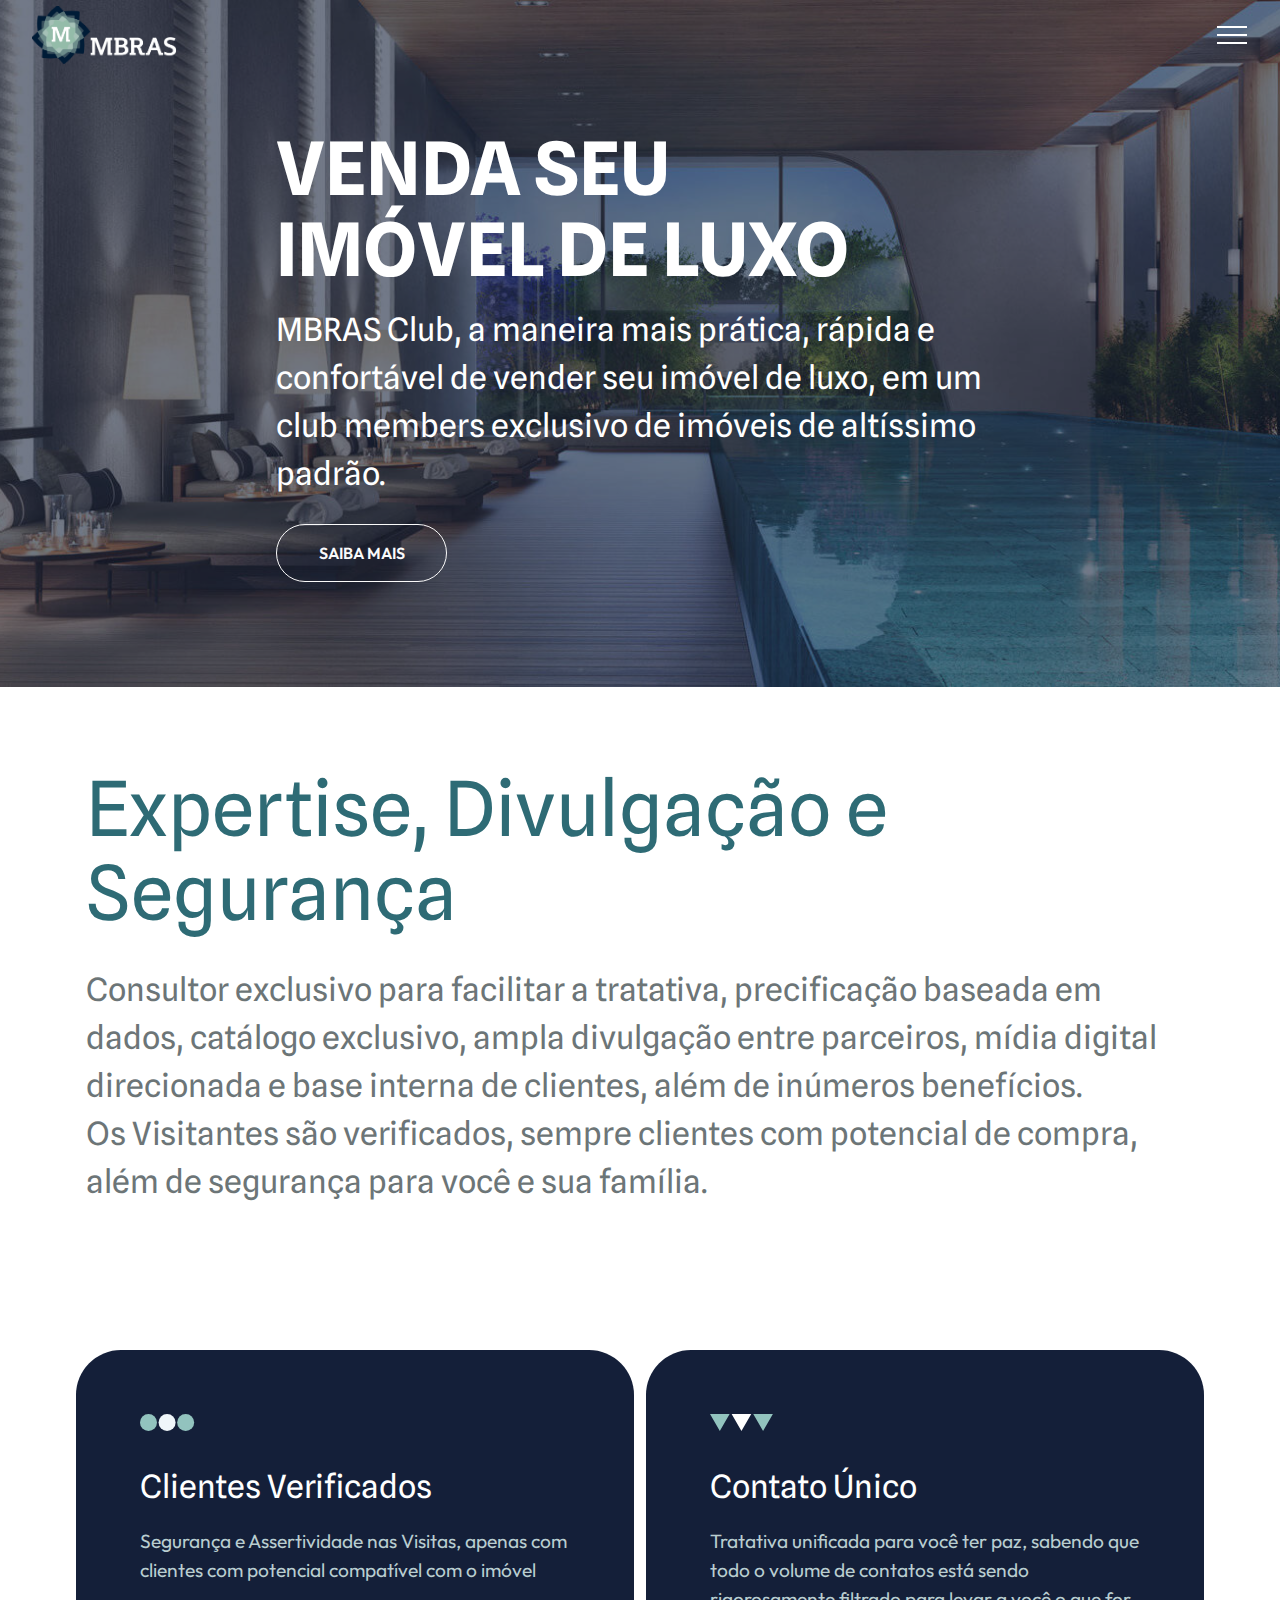
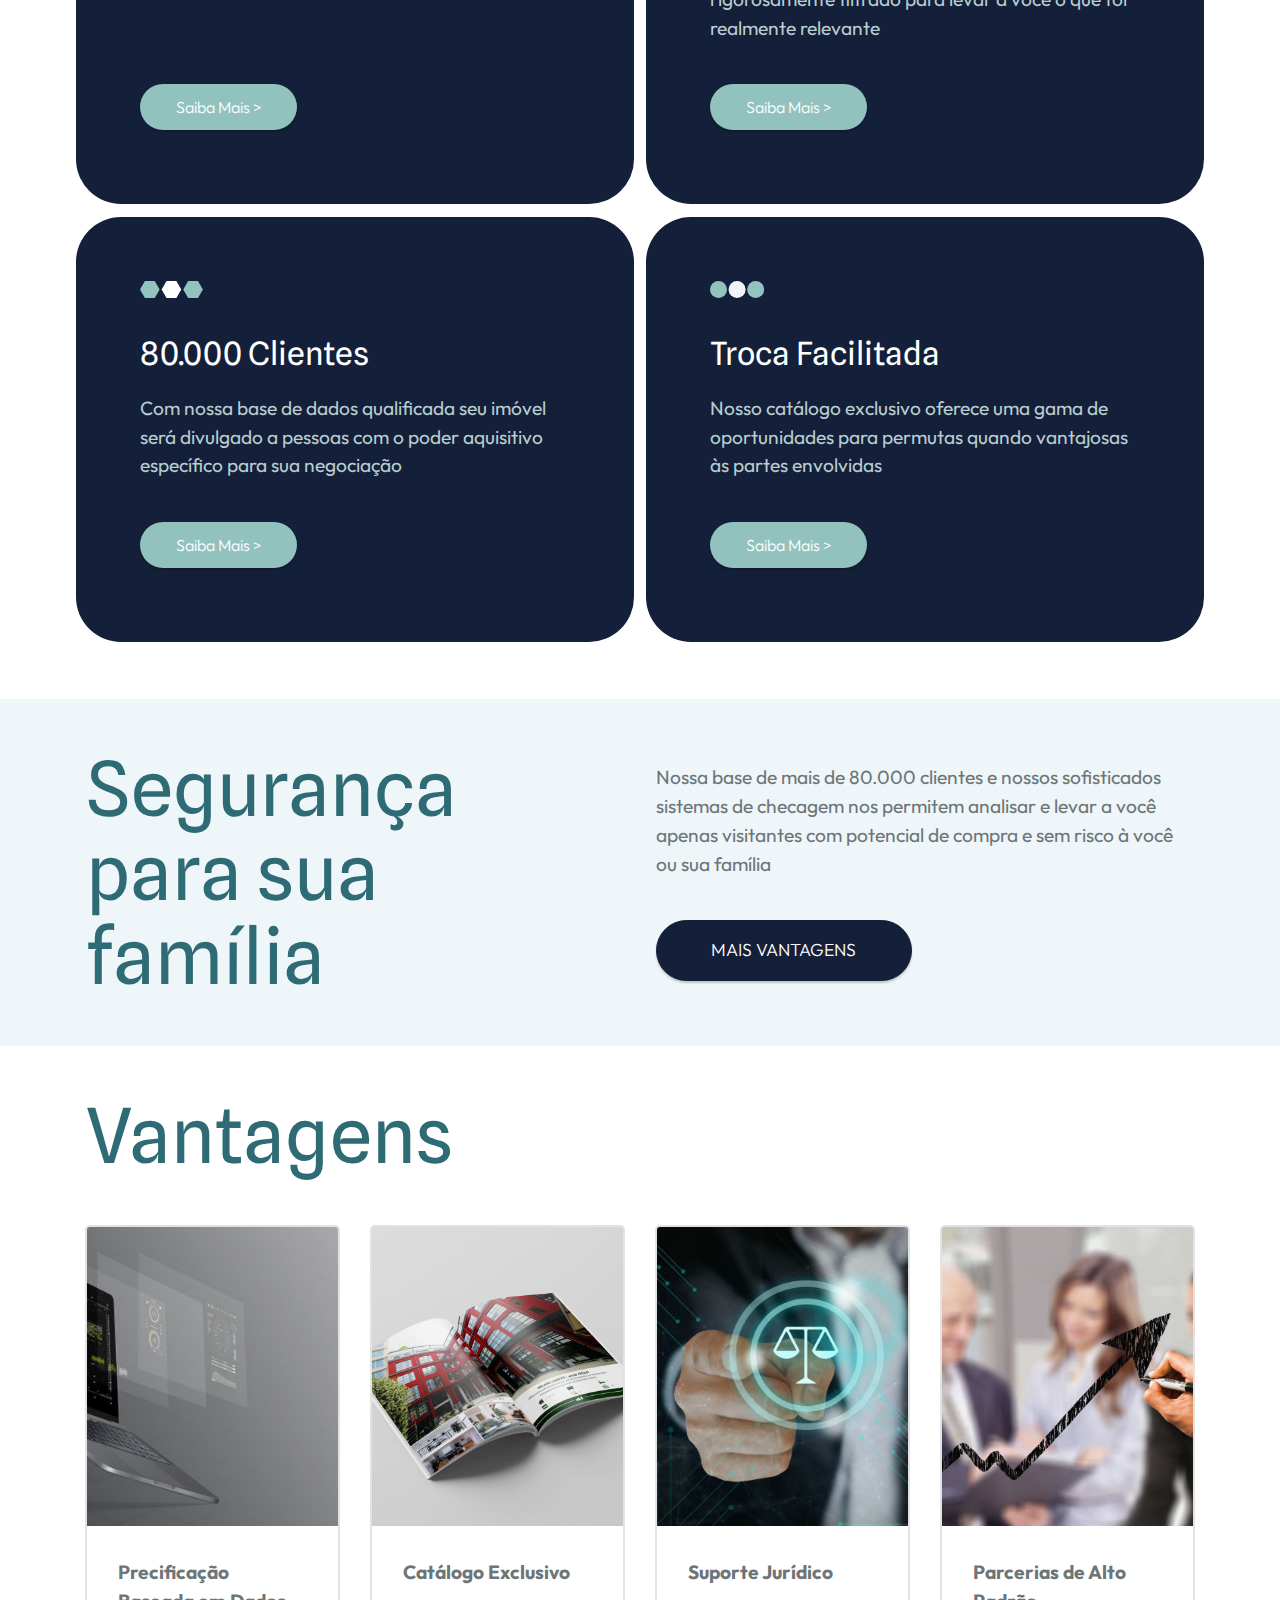
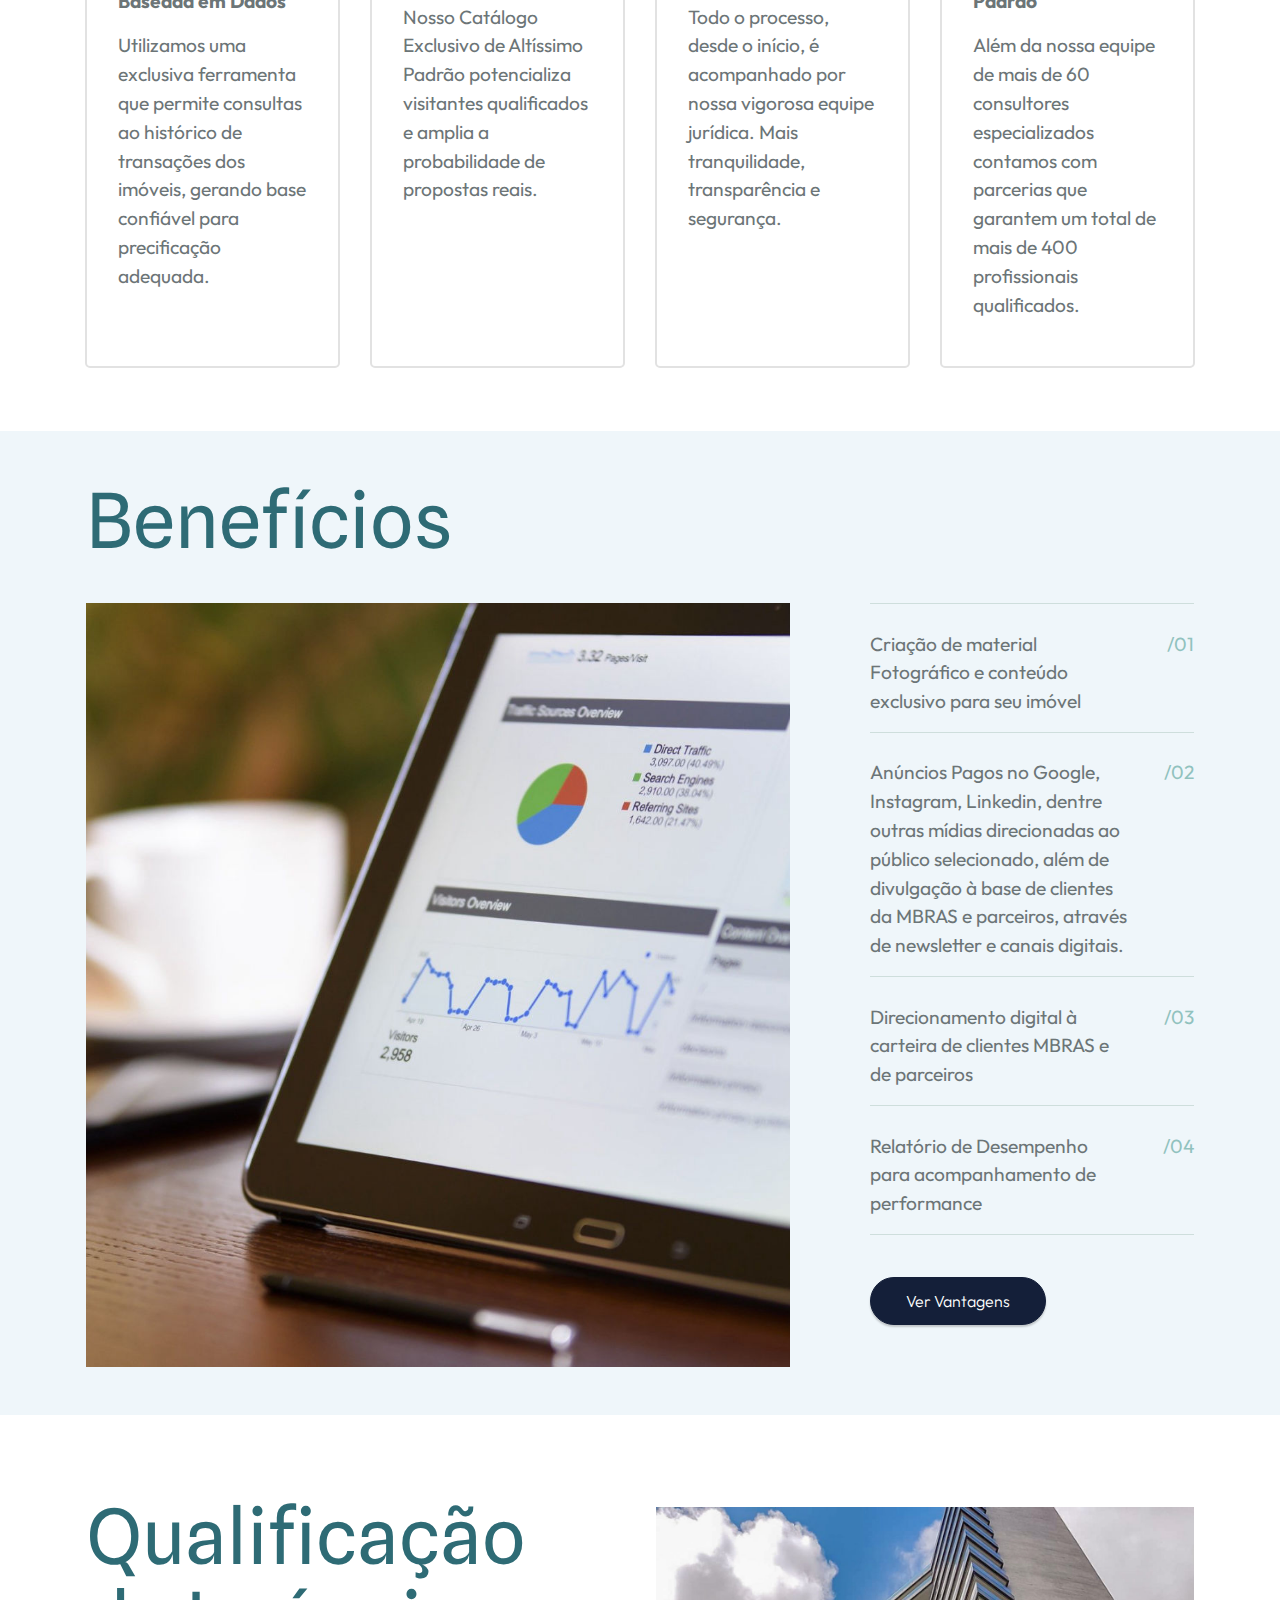
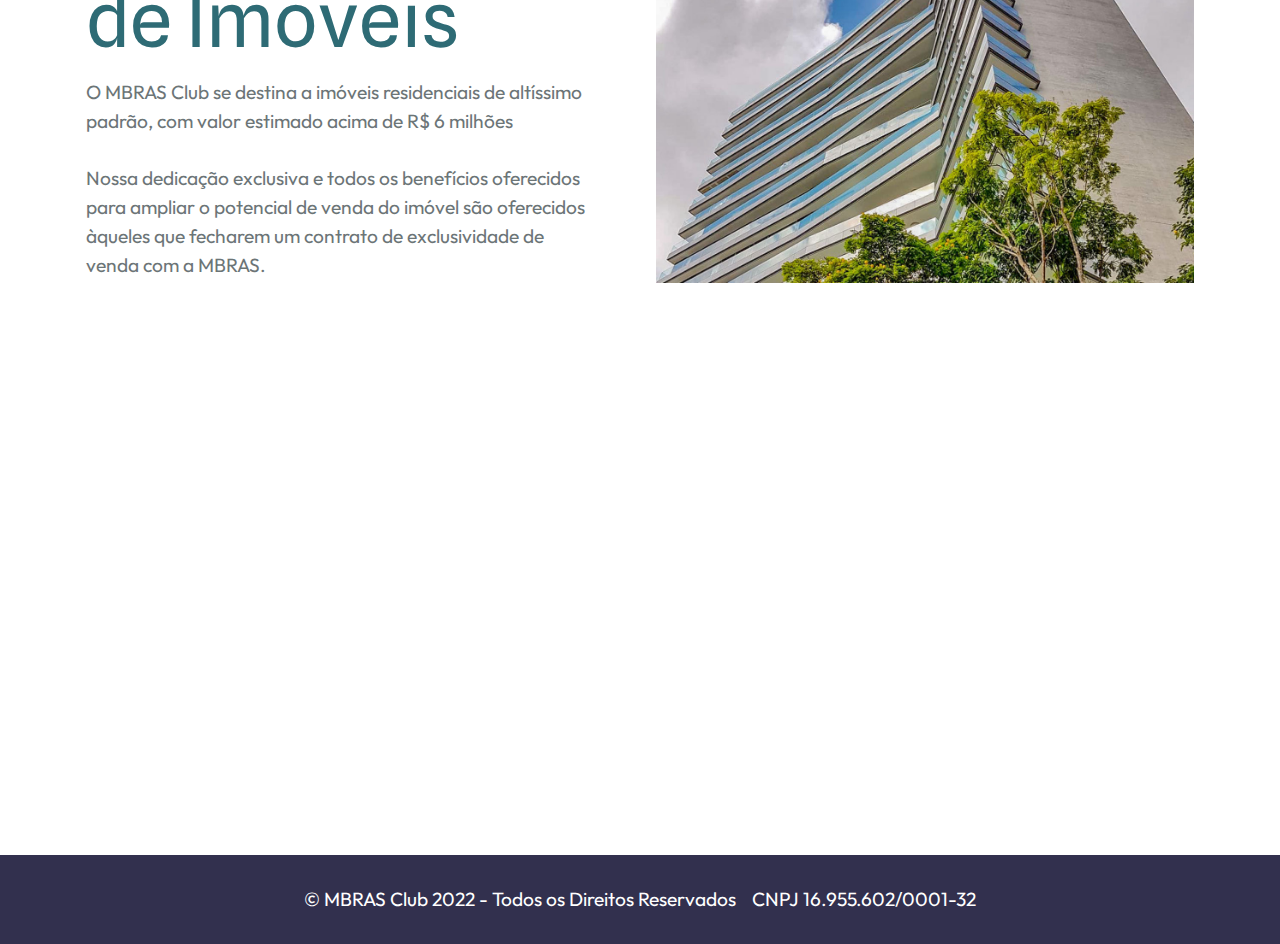
==== cadastro.html @ 01da1f43 "Pagina Cadastro" ====
<!DOCTYPE html>
<html  >
<head>
  
  <meta charset="UTF-8">
  <meta http-equiv="X-UA-Compatible" content="IE=edge">
  
  <meta name="twitter:card" content="summary_large_image"/>
  <meta name="twitter:image:src" content="">
  <meta property="og:image" content="">
  <meta name="twitter:title" content="Mbras Club Cadastro">
  <meta name="viewport" content="width=device-width, initial-scale=1, minimum-scale=1">
  <link rel="shortcut icon" href="assets/images/mbras-horizontal-b-1.png" type="image/x-icon">
  <meta name="description" content="MBRAS Club, a maneira mais prática, rápida e confortável de vender seu imóvel de luxo, em um club members exclusivo de imóveis de altíssimo padrão.">
  
  
  <title>Mbras Club Cadastro</title>
  <link rel="stylesheet" href="assets/web/assets/mobirise-icons2/mobirise2.css">
  <link rel="stylesheet" href="assets/bootstrap/css/bootstrap.min.css">
  <link rel="stylesheet" href="assets/bootstrap/css/bootstrap-grid.min.css">
  <link rel="stylesheet" href="assets/bootstrap/css/bootstrap-reboot.min.css">
  <link rel="stylesheet" href="assets/dropdown/css/style.css">
  <link rel="stylesheet" href="assets/socicon/css/styles.css">
  <link rel="stylesheet" href="assets/theme/css/style.css">
  <link rel="preload" href="https://fonts.googleapis.com/css?family=Spline+Sans:300,400,500,600,700&display=swap" as="style" onload="this.onload=null;this.rel='stylesheet'">
  <noscript><link rel="stylesheet" href="https://fonts.googleapis.com/css?family=Spline+Sans:300,400,500,600,700&display=swap"></noscript>
  <link rel="preload" href="https://fonts.googleapis.com/css?family=Outfit:100,200,300,400,500,600,700,800,900&display=swap" as="style" onload="this.onload=null;this.rel='stylesheet'">
  <noscript><link rel="stylesheet" href="https://fonts.googleapis.com/css?family=Outfit:100,200,300,400,500,600,700,800,900&display=swap"></noscript>
  <link rel="preload" as="style" href="assets/mobirise/css/mbr-additional.css"><link rel="stylesheet" href="assets/mobirise/css/mbr-additional.css" type="text/css">
  
  
  
  
</head>
<body>
  
  <section data-bs-version="5.1" class="menu menu1 cid-t1v1CwpJS1" once="menu" id="menu1-j">
    
    <nav class="navbar navbar-dropdown collapsed">
        <div class="container-fluid">
            <div class="navbar-brand">
                <span class="navbar-logo">
                    <a href="#">
                        <img src="assets/images/mbras-horizontal-b-1.png" alt="" style="height: 3.6rem;">
                    </a>
                </span>
                
            </div>
            <button class="navbar-toggler" type="button" data-toggle="collapse" data-bs-toggle="collapse" data-target="#navbarSupportedContent" data-bs-target="#navbarSupportedContent" aria-controls="navbarNavAltMarkup" aria-expanded="false" aria-label="Toggle navigation">
                <div class="hamburger">
                    <span></span>
                    <span></span>
                    <span></span>
                    <span></span>
                </div>
            </button>
            <div class="collapse navbar-collapse" id="navbarSupportedContent">
                <ul class="navbar-nav nav-dropdown nav-right" data-app-modern-menu="true"><li class="nav-item"><a class="nav-link link text-white text-primary display-2" href="index.html#top">
                            Home</a></li>
                    <li class="nav-item"><a class="nav-link link text-white text-primary display-2" href="index.html#gallery3-f">Vantagens</a></li>
                    <li class="nav-item"><a class="nav-link link text-white text-primary display-2" href="index.html#features16-d">Benefícios</a>
                    </li>
                    <li class="nav-item"><a class="nav-link link text-white text-primary display-2" href="index.html#map1-c">Quem somos</a></li></ul>
                
                
            </div>
        </div>
    </nav>
</section>

<section data-bs-version="5.1" class="header3 cid-t1v1CywU5U" id="header03-k">
    
    <div class="mbr-overlay" style="opacity: 0.6; background-color: rgb(20, 31, 57);"></div>
    <div class="container">
        <div class="row justify-content-center">
            <div class="col-12 col-lg-8 align-left">
                <h1 class="mbr-section-title mbr-fonts-style mb-3 display-1"><strong>VENDA SEU</strong><br><strong>IMÓVEL DE LUXO</strong></h1>
                
                <p class="mbr-text mbr-fonts-style display-5">MBRAS Club, a maneira mais prática, rápida e confortável de vender seu imóvel de luxo, em um club members exclusivo de imóveis de altíssimo padrão.</p>
                <div class="mbr-section-btn mt-3"><a class="btn btn-lg btn-white-outline display-4" href="#">SAIBA MAIS</a></div>
            </div>
        </div>
    </div>
</section>

<section data-bs-version="5.1" class="content4 cid-t1v1CzYb1n" id="content4-l">
    
    
    <div class="container">
        <div class="row justify-content-center">
            <div class="title col-md-12 col-lg-12">
                <h3 class="mbr-section-title mbr-fonts-style align-left mb-4 display-2">
                    Expertise, Divulgação e Segurança</h3>
                <h4 class="mbr-section-subtitle align-left mbr-fonts-style mb-4 display-5">Consultor exclusivo para facilitar a tratativa, precificação baseada em dados, catálogo exclusivo, ampla divulgação entre parceiros, mídia digital direcionada e base interna de clientes, além de inúmeros benefícios.<br>Os Visitantes são verificados, sempre clientes com potencial de compra, além de segurança para você e sua família.<br></h4>
                
            </div>
        </div>
    </div>
</section>

<section data-bs-version="5.1" class="features3 cid-t1v1CBgsGq" id="features3-m">
    
    
    <div class="container">
        
        <div class="row mt-5">
            <div class="item features-image сol-12 col-md-6 col-lg-6">
                <div class="element-wrapper">
                    <div class="item-img">
                        <img src="assets/images/features10.svg">
                    </div>
                    <div class="item-content">
                        <h5 class="item-title mbr-fonts-style display-5">
                            Clientes Verificados</h5>
                        
                        <p class="mbr-text mbr-fonts-style mt-3 display-7">
                            Segurança e Assertividade nas Visitas, apenas com clientes com potencial compatível com o imóvel</p>
                    </div>
                    <div class="mbr-section-btn item-footer mt-2"><a href="" class="btn btn-success item-btn display-4" target="_blank">Saiba Mais &gt;</a></div>
                </div>
            </div>
            <div class="item features-image сol-12 col-md-6 col-lg-6">
                <div class="element-wrapper">
                    <div class="item-img">
                        <img src="assets/images/features11.svg">
                    </div>
                    <div class="item-content">
                        <h5 class="item-title mbr-fonts-style display-5">
                            Contato Único</h5>
                        
                        <p class="mbr-text mbr-fonts-style mt-3 display-7">Tratativa unificada para você ter paz, sabendo que todo o volume de contatos está sendo rigorosamente filtrado para levar a você o que for realmente relevante</p>
                    </div>
                    <div class="mbr-section-btn item-footer mt-2"><a href="" class="btn btn-success item-btn display-4" target="_blank">Saiba Mais &gt;</a></div>
                </div>
            </div>
            <div class="item features-image сol-12 col-md-6 col-lg-6">
                <div class="element-wrapper">
                    <div class="item-img">
                        <img src="assets/images/features12.svg">
                    </div>
                    <div class="item-content">
                        <h5 class="item-title mbr-fonts-style display-5">80.000 Clientes</h5>
                        
                        <p class="mbr-text mbr-fonts-style mt-3 display-7">
                            Com nossa base de dados qualificada seu imóvel será divulgado a pessoas com o poder aquisitivo específico para sua negociação&nbsp;<br>
                        </p>
                    </div>
                    <div class="mbr-section-btn item-footer mt-2"><a href="" class="btn btn-success item-btn display-4" target="_blank">Saiba Mais &gt;</a></div>
                </div>
            </div>

            <div class="item features-image сol-12 col-md-6 col-lg-6">
                <div class="element-wrapper">
                    <div class="item-img">
                        <img src="assets/images/features10.svg">
                    </div>
                    <div class="item-content">
                        <h5 class="item-title mbr-fonts-style display-5">
                            Troca Facilitada</h5>
                       
                        <p class="mbr-text mbr-fonts-style mt-3 display-7">Nosso catálogo exclusivo oferece uma gama de oportunidades para permutas quando vantajosas às partes envolvidas</p>
                    </div>
                    <div class="mbr-section-btn item-footer mt-2"><a href="" class="btn btn-success item-btn display-4" target="_blank">Saiba Mais &gt;</a></div>
                </div>
            </div>
            <div class="item features-image сol-12 col-md-6 col-lg-6">
                
            </div>
            <div class="item features-image сol-12 col-md-6 col-lg-6">
                
        </div>
    </div>
</div></section>

<section data-bs-version="5.1" class="features17 cid-t1v1CDMEbM" id="features17-n">
    

    
    <div class="container">
        <div class="content-wrapper">
            <div class="row">
                <div class="col-12 col-xl-5 mt-5">
                    <h1 class="mbr-section-title mbr-fonts-style mb-4 display-2">
                        Segurança para sua família</h1>
                </div>

                <div class="col-12 col-xl-6 offset-xl-1 mt-xl-5 pt-3">
                    <div class="text-wrapper">
                        <p class="mbr-text mbr-fonts-style mb-4 display-7">
                            Nossa base de mais de 80.000 clientes e nossos sofisticados sistemas de checagem nos permitem analisar e levar a você apenas visitantes com potencial de compra e sem risco à você ou sua família</p>
                        <div class="mbr-section-btn mt-3"><a class="btn btn-primary display-6" href="index.html#features20-b">MAIS VANTAGENS</a></div>
                    </div>
                </div>
            </div>
        </div>
    </div>
</section>

<section data-bs-version="5.1" class="gallery3 cid-t1v1CF1vRU" id="gallery3-o">
    
    
    <div class="container">
        <div class="mbr-section-head">
            <h4 class="mbr-section-title mbr-fonts-style align-left mb-0 display-2">
                Vantagens</h4>
            
        </div>
        <div class="row mt-5">
            <div class="item features-image сol-12 col-md-6 col-lg-3">
                <div class="item-wrapper">
                    <div class="item-img">
                        <img src="assets/images/mbr-596x373.jpg" alt="">
                    </div>
                    <div class="item-content">
                        <h5 class="item-title mbr-fonts-style display-7"><strong>Precificação Baseada em Dados</strong></h5>
                        <p class="mbr-text mbr-fonts-style mt-3 display-7">
                            Utilizamos uma exclusiva ferramenta que permite consultas ao histórico de transações dos imóveis, gerando base confiável para precificação adequada.
                        </p>
                    </div>
                    
                </div>
            </div>
            <div class="item features-image сol-12 col-md-6 col-lg-3">
                <div class="item-wrapper">
                    <div class="item-img">
                        <img src="assets/images/catalog-596x447.jpg" alt="">
                    </div>
                    <div class="item-content">
                        <h5 class="item-title mbr-fonts-style display-7"><strong>Catálogo Exclusivo</strong></h5>
                        <p class="mbr-text mbr-fonts-style mt-3 display-7">Nosso Catálogo Exclusivo de Altíssimo Padrão potencializa visitantes qualificados e amplia a probabilidade de propostas reais.&nbsp;<br></p>
                    </div>
                    
                </div>
            </div>
            <div class="item features-image сol-12 col-md-6 col-lg-3">
                <div class="item-wrapper">
                    <div class="item-img">
                        <img src="assets/images/mbr-596x397.jpg" alt="">
                    </div>
                    <div class="item-content">
                        <h5 class="item-title mbr-fonts-style display-7"><strong>Suporte Jurídico</strong></h5>

                        <p class="mbr-text mbr-fonts-style mt-3 display-7">
                            Todo o processo, desde o início, é acompanhado por nossa vigorosa equipe jurídica. Mais tranquilidade, transparência e segurança.
                        </p>
                    </div>
                    
                </div>
            </div>
            <div class="item features-image сol-12 col-md-6 col-lg-3">
                <div class="item-wrapper">
                    <div class="item-img">
                        <img src="assets/images/mbr-1-596x397.jpg" alt="" title="">
                    </div>
                    <div class="item-content">
                        <h5 class="item-title mbr-fonts-style display-7"><strong>Parcerias de Alto Padrão</strong></h5>
                        <p class="mbr-text mbr-fonts-style mt-3 display-7">
                            Além da nossa equipe de mais de 60 consultores especializados contamos com parcerias que garantem um total de mais de 400 profissionais qualificados.
                        </p>
                    </div>
                    
                </div>
            </div>
        </div>
    </div>
</section>

<section data-bs-version="5.1" class="features16 cid-t1v1CH2eFt" id="features16-p">
    
    
    <div class="container">
        <div class="row">
            <div class="col-12">
                <div class="title-block mb-4">
                    <h4 class="item-title mbr-fonts-style display-2">
                        Benefícios</h4>
                </div>
            </div>
            <div class="col-12 col-lg-4">
                <div class="wrapper">
                    <div class="item-box">
                        <p class="mbr-text item-text mbr-fonts-style display-7">Criação de material Fotográfico e conteúdo exclusivo para seu imóvel&nbsp;<br></p>
                        <span class="num mbr-fonts-style display-7">/01</span>
                    </div>

                    <div class="item-box">
                        <p class="mbr-text item-text mbr-fonts-style display-7">Anúncios Pagos no Google, Instagram, Linkedin, dentre outras mídias direcionadas ao público selecionado, além de divulgação à base de clientes da MBRAS e parceiros, através de newsletter e canais digitais.<br></p>
                        <span class="num mbr-fonts-style display-7">/02</span>
                    </div>
                    <div class="item-box">
                        <p class="mbr-text item-text mbr-fonts-style display-7">Direcionamento digital à carteira de clientes MBRAS e de parceiros&nbsp;<br></p>
                        <span class="num mbr-fonts-style display-7">/03</span>
                    </div>

                    <div class="item-box">
                        <p class="mbr-text item-text mbr-fonts-style display-7">
                            Relatório de Desempenho para acompanhamento de performance</p>
                        <span class="num mbr-fonts-style display-7">/04</span>
                    </div>

                    

                    

                    <div class="mbr-section-btn mt-4 mb-4"><a class="btn btn-primary display-4" href="index.html#features20-b">Ver Vantagens</a></div>
                </div>
            </div>
            <div class="col-12 col-lg-8">
                <div class="image-wrapper">
                    <img src="assets/images/mbr-1647x1099.jpg" alt="Mbras">
                </div>
            </div>
        </div>
    </div>
</section>

<section data-bs-version="5.1" class="image2 cid-t1v1CIbjif" id="image2-q">
    

    

    <div class="container">
        <div class="row align-items-center">
            <div class="col-12 col-lg">
                <div class="text-wrapper">
                    <h3 class="mbr-section-title mbr-fonts-style mb-3 display-2">Qualificação de Imóveis</h3>
                    <p class="mbr-text mbr-fonts-style display-7">O MBRAS Club se destina a imóveis residenciais de altíssimo padrão, com valor estimado acima de R$ 6 milhões<br>
<br>Nossa dedicação exclusiva e todos os benefícios oferecidos para ampliar o potencial de venda do imóvel são oferecidos àqueles que fecharem um contrato de exclusividade de venda com a MBRAS.&nbsp;&nbsp;<br></p>
                </div>
            </div>
            <div class="col-12 col-lg-6">
                <div class="image-wrapper">
                    <img src="assets/images/hl746-mbras-club-1256x879.jpg" alt="HL 746">
                    
                </div>
            </div>
        </div>
    </div>
</section>

<section data-bs-version="5.1" class="map1 cid-t1v1CJDmGy" id="map1-r">
    
    
    <div>
        
        <div class="google-map"><iframe frameborder="0" style="border:0" src="https://www.google.com/maps/embed?pb=!1m18!1m12!1m3!1d3656.0714741803076!2d-46.700561284568124!3d-23.601769484662878!2m3!1f0!2f0!3f0!3m2!1i1024!2i768!4f13.1!3m3!1m2!1s0x94ce50dcc7f4358f%3A0xc7b297d77701de4a!2sMBRAS!5e0!3m2!1spt-BR!2sbr!4v1648521562966!5m2!1spt-BR!2sbr" allowfullscreen=""></iframe></div>
    </div>
</section>

<section data-bs-version="5.1" class="footer7 cid-t1v1CKAUGz" once="footers" id="footer7-s">

    

    

    <div class="container">
        <div class="media-container-row align-center mbr-white">
            <div class="col-12">
                <p class="mbr-text mb-0 mbr-fonts-style display-7">
                    © MBRAS Club 2022 - Todos os Direitos Reservados&nbsp; &nbsp; CNPJ&nbsp;16.955.602/0001-32</p>
            </div>
        </div>
    </div>
</section>


<script src="assets/bootstrap/js/bootstrap.bundle.min.js"></script>
  <script src="assets/smoothscroll/smooth-scroll.js"></script>
  <script src="assets/ytplayer/index.js"></script>
  <script src="assets/dropdown/js/navbar-dropdown.js"></script>
  <script src="assets/theme/js/script.js"></script>
  
  
  
</body>
</html>
---- assets/web/assets/mobirise-icons2/mobirise2.css ----
@font-face {
  font-family: 'Moririse2';
  font-display: swap;
  src:  url('mobirise2.eot?f2bix4');
  src:  url('mobirise2.eot?f2bix4#iefix') format('embedded-opentype'),
    url('mobirise2.ttf?f2bix4') format('truetype'),
    url('mobirise2.woff?f2bix4') format('woff'),
    url('mobirise2.svg?f2bix4#mobirise2') format('svg');
  font-weight: normal;
  font-style: normal;
}

[class^="mobi-"], [class*=" mobi-"] {
  /* use !important to prevent issues with browser extensions that change fonts */
  font-family: 'Moririse2' !important;
  speak: none;
  font-style: normal;
  font-weight: normal;
  font-variant: normal;
  text-transform: none;
  line-height: 1;

  /* Better Font Rendering =========== */
  -webkit-font-smoothing: antialiased;
  -moz-osx-font-smoothing: grayscale;
}

.mobi-mbri-add-submenu:before {
  content: "\e900";
}
.mobi-mbri-alert:before {
  content: "\e901";
}
.mobi-mbri-align-center:before {
  content: "\e902";
}
.mobi-mbri-align-justify:before {
  content: "\e903";
}
.mobi-mbri-align-left:before {
  content: "\e904";
}
.mobi-mbri-align-right:before {
  content: "\e905";
}
.mobi-mbri-android:before {
  content: "\e906";
}
.mobi-mbri-apple:before {
  content: "\e907";
}
.mobi-mbri-arrow-down:before {
  content: "\e908";
}
.mobi-mbri-arrow-next:before {
  content: "\e909";
}
.mobi-mbri-arrow-prev:before {
  content: "\e90a";
}
.mobi-mbri-arrow-up:before {
  content: "\e90b";
}
.mobi-mbri-bold:before {
  content: "\e90c";
}
.mobi-mbri-bookmark:before {
  content: "\e90d";
}
.mobi-mbri-bootstrap:before {
  content: "\e90e";
}
.mobi-mbri-briefcase:before {
  content: "\e90f";
}
.mobi-mbri-browse:before {
  content: "\e910";
}
.mobi-mbri-bulleted-list:before {
  content: "\e911";
}
.mobi-mbri-calendar:before {
  content: "\e912";
}
.mobi-mbri-camera:before {
  content: "\e913";
}
.mobi-mbri-cart-add:before {
  content: "\e914";
}
.mobi-mbri-cart-full:before {
  content: "\e915";
}
.mobi-mbri-cash:before {
  content: "\e916";
}
.mobi-mbri-change-style:before {
  content: "\e917";
}
.mobi-mbri-chat:before {
  content: "\e918";
}
.mobi-mbri-clock:before {
  content: "\e919";
}
.mobi-mbri-close:before {
  content: "\e91a";
}
.mobi-mbri-cloud:before {
  content: "\e91b";
}
.mobi-mbri-code:before {
  content: "\e91c";
}
.mobi-mbri-contact-form:before {
  content: "\e91d";
}
.mobi-mbri-credit-card:before {
  content: "\e91e";
}
.mobi-mbri-cursor-click:before {
  content: "\e91f";
}
.mobi-mbri-cust-feedback:before {
  content: "\e920";
}
.mobi-mbri-database:before {
  content: "\e921";
}
.mobi-mbri-delivery:before {
  content: "\e922";
}
.mobi-mbri-desktop:before {
  content: "\e923";
}
.mobi-mbri-devices:before {
  content: "\e924";
}
.mobi-mbri-down:before {
  content: "\e925";
}
.mobi-mbri-download-2:before {
  content: "\e926";
}
.mobi-mbri-download:before {
  content: "\e927";
}
.mobi-mbri-drag-n-drop-2:before {
  content: "\e928";
}
.mobi-mbri-drag-n-drop:before {
  content: "\e929";
}
.mobi-mbri-edit-2:before {
  content: "\e92a";
}
.mobi-mbri-edit:before {
  content: "\e92b";
}
.mobi-mbri-error:before {
  content: "\e92c";
}
.mobi-mbri-extension:before {
  content: "\e92d";
}
.mobi-mbri-features:before {
  content: "\e92e";
}
.mobi-mbri-file:before {
  content: "\e92f";
}
.mobi-mbri-flag:before {
  content: "\e930";
}
.mobi-mbri-folder:before {
  content: "\e931";
}
.mobi-mbri-gift:before {
  content: "\e932";
}
.mobi-mbri-github:before {
  content: "\e933";
}
.mobi-mbri-globe-2:before {
  content: "\e934";
}
.mobi-mbri-globe:before {
  content: "\e935";
}
.mobi-mbri-growing-chart:before {
  content: "\e936";
}
.mobi-mbri-hearth:before {
  content: "\e937";
}
.mobi-mbri-help:before {
  content: "\e938";
}
.mobi-mbri-home:before {
  content: "\e939";
}
.mobi-mbri-hot-cup:before {
  content: "\e93a";
}
.mobi-mbri-idea:before {
  content: "\e93b";
}
.mobi-mbri-image-gallery:before {
  content: "\e93c";
}
.mobi-mbri-image-slider:before {
  content: "\e93d";
}
.mobi-mbri-info:before {
  content: "\e93e";
}
.mobi-mbri-italic:before {
  content: "\e93f";
}
.mobi-mbri-key:before {
  content: "\e940";
}
.mobi-mbri-laptop:before {
  content: "\e941";
}
.mobi-mbri-layers:before {
  content: "\e942";
}
.mobi-mbri-left-right:before {
  content: "\e943";
}
.mobi-mbri-left:before {
  content: "\e944";
}
.mobi-mbri-letter:before {
  content: "\e945";
}
.mobi-mbri-like:before {
  content: "\e946";
}
.mobi-mbri-link:before {
  content: "\e947";
}
.mobi-mbri-lock:before {
  content: "\e948";
}
.mobi-mbri-login:before {
  content: "\e949";
}
.mobi-mbri-logout:before {
  content: "\e94a";
}
.mobi-mbri-magic-stick:before {
  content: "\e94b";
}
.mobi-mbri-map-pin:before {
  content: "\e94c";
}
.mobi-mbri-menu:before {
  content: "\e94d";
}
.mobi-mbri-mobile-2:before {
  content: "\e94e";
}
.mobi-mbri-mobile-horizontal:before {
  content: "\e94f";
}
.mobi-mbri-mobile:before {
  content: "\e950";
}
.mobi-mbri-mobirise:before {
  content: "\e951";
}
.mobi-mbri-more-horizontal:before {
  content: "\e952";
}
.mobi-mbri-more-vertical:before {
  content: "\e953";
}
.mobi-mbri-music:before {
  content: "\e954";
}
.mobi-mbri-new-file:before {
  content: "\e955";
}
.mobi-mbri-numbered-list:before {
  content: "\e956";
}
.mobi-mbri-opened-folder:before {
  content: "\e957";
}
.mobi-mbri-pages:before {
  content: "\e958";
}
.mobi-mbri-paper-plane:before {
  content: "\e959";
}
.mobi-mbri-paperclip:before {
  content: "\e95a";
}
.mobi-mbri-phone:before {
  content: "\e95b";
}
.mobi-mbri-photo:before {
  content: "\e95c";
}
.mobi-mbri-photos:before {
  content: "\e95d";
}
.mobi-mbri-pin:before {
  content: "\e95e";
}
.mobi-mbri-play:before {
  content: "\e95f";
}
.mobi-mbri-plus:before {
  content: "\e960";
}
.mobi-mbri-preview:before {
  content: "\e961";
}
.mobi-mbri-print:before {
  content: "\e962";
}
.mobi-mbri-protect:before {
  content: "\e963";
}
.mobi-mbri-question:before {
  content: "\e964";
}
.mobi-mbri-quote-left:before {
  content: "\e965";
}
.mobi-mbri-quote-right:before {
  content: "\e966";
}
.mobi-mbri-redo:before {
  content: "\e967";
}
.mobi-mbri-refresh:before {
  content: "\e968";
}
.mobi-mbri-responsive-2:before {
  content: "\e969";
}
.mobi-mbri-responsive:before {
  content: "\e96a";
}
.mobi-mbri-right:before {
  content: "\e96b";
}
.mobi-mbri-rocket:before {
  content: "\e96c";
}
.mobi-mbri-sad-face:before {
  content: "\e96d";
}
.mobi-mbri-sale:before {
  content: "\e96e";
}
.mobi-mbri-save:before {
  content: "\e96f";
}
.mobi-mbri-search:before {
  content: "\e970";
}
.mobi-mbri-setting-2:before {
  content: "\e971";
}
.mobi-mbri-setting-3:before {
  content: "\e972";
}
.mobi-mbri-setting:before {
  content: "\e973";
}
.mobi-mbri-share:before {
  content: "\e974";
}
.mobi-mbri-shopping-bag:before {
  content: "\e975";
}
.mobi-mbri-shopping-basket:before {
  content: "\e976";
}
.mobi-mbri-shopping-cart:before {
  content: "\e977";
}
.mobi-mbri-sites:before {
  content: "\e978";
}
.mobi-mbri-smile-face:before {
  content: "\e979";
}
.mobi-mbri-speed:before {
  content: "\e97a";
}
.mobi-mbri-star:before {
  content: "\e97b";
}
.mobi-mbri-success:before {
  content: "\e97c";
}
.mobi-mbri-sun:before {
  content: "\e97d";
}
.mobi-mbri-sun2:before {
  content: "\e97e";
}
.mobi-mbri-tablet-vertical:before {
  content: "\e97f";
}
.mobi-mbri-tablet:before {
  content: "\e980";
}
.mobi-mbri-target:before {
  content: "\e981";
}
.mobi-mbri-timer:before {
  content: "\e982";
}
.mobi-mbri-to-ftp:before {
  content: "\e983";
}
.mobi-mbri-to-local-drive:before {
  content: "\e984";
}
.mobi-mbri-touch-swipe:before {
  content: "\e985";
}
.mobi-mbri-touch:before {
  content: "\e986";
}
.mobi-mbri-trash:before {
  content: "\e987";
}
.mobi-mbri-underline:before {
  content: "\e988";
}
.mobi-mbri-undo:before {
  content: "\e989";
}
.mobi-mbri-unlink:before {
  content: "\e98a";
}
.mobi-mbri-unlock:before {
  content: "\e98b";
}
.mobi-mbri-up-down:before {
  content: "\e98c";
}
.mobi-mbri-up:before {
  content: "\e98d";
}
.mobi-mbri-update:before {
  content: "\e98e";
}
.mobi-mbri-upload-2:before {
  content: "\e98f";
}
.mobi-mbri-upload:before {
  content: "\e990";
}
.mobi-mbri-user-2:before {
  content: "\e991";
}
.mobi-mbri-user:before {
  content: "\e992";
}
.mobi-mbri-users:before {
  content: "\e993";
}
.mobi-mbri-video-play:before {
  content: "\e994";
}
.mobi-mbri-video:before {
  content: "\e995";
}
.mobi-mbri-watch:before {
  content: "\e996";
}
.mobi-mbri-website-theme-2:before {
  content: "\e997";
}
.mobi-mbri-website-theme:before {
  content: "\e998";
}
.mobi-mbri-wifi:before {
  content: "\e999";
}
.mobi-mbri-windows:before {
  content: "\e99a";
}
.mobi-mbri-zoom-in:before {
  content: "\e99b";
}
.mobi-mbri-zoom-out:before {
  content: "\e99c";
}
---- assets/dropdown/css/style.css ----
.navbar-dropdown {
  left: 0;
  padding: 0;
  position: absolute;
  right: 0;
  top: 0;
  transition: all 0.45s ease;
  z-index: 1030;
  background: #282828; }
  .navbar-dropdown .navbar-logo {
    margin-right: 0.8rem;
    transition: margin 0.3s ease-in-out;
    vertical-align: middle; }
    .navbar-dropdown .navbar-logo img {
      height: 3.125rem;
      transition: all 0.3s ease-in-out; }
    .navbar-dropdown .navbar-logo.mbr-iconfont {
      font-size: 3.125rem;
      line-height: 3.125rem; }
  .navbar-dropdown .navbar-caption {
    font-weight: 700;
    white-space: normal;
    vertical-align: -4px;
    line-height: 3.125rem !important; }
    .navbar-dropdown .navbar-caption, .navbar-dropdown .navbar-caption:hover {
      color: inherit;
      text-decoration: none; }
  .navbar-dropdown .mbr-iconfont + .navbar-caption {
    vertical-align: -1px; }
  .navbar-dropdown.navbar-fixed-top {
    position: fixed; }
  .navbar-dropdown .navbar-brand span {
    vertical-align: -4px; }
  .navbar-dropdown.bg-color.transparent {
    background: none; }
  .navbar-dropdown.navbar-short .navbar-brand {
    padding: 0.625rem 0; }
    .navbar-dropdown.navbar-short .navbar-brand span {
      vertical-align: -1px; }
  .navbar-dropdown.navbar-short .navbar-caption {
    line-height: 2.375rem !important;
    vertical-align: -2px; }
  .navbar-dropdown.navbar-short .navbar-logo {
    margin-right: 0.5rem; }
    .navbar-dropdown.navbar-short .navbar-logo img {
      height: 2.375rem; }
    .navbar-dropdown.navbar-short .navbar-logo.mbr-iconfont {
      font-size: 2.375rem;
      line-height: 2.375rem; }
  .navbar-dropdown.navbar-short .mbr-table-cell {
    height: 3.625rem; }
  .navbar-dropdown .navbar-close {
    left: 0.6875rem;
    position: fixed;
    top: 0.75rem;
    z-index: 1000; }
  .navbar-dropdown .hamburger-icon {
    content: "";
    display: inline-block;
    vertical-align: middle;
    width: 16px;
    -webkit-box-shadow: 0 -6px 0 1px #282828,0 0 0 1px #282828,0 6px 0 1px #282828;
    -moz-box-shadow: 0 -6px 0 1px #282828,0 0 0 1px #282828,0 6px 0 1px #282828;
    box-shadow: 0 -6px 0 1px #282828,0 0 0 1px #282828,0 6px 0 1px #282828; }

.dropdown-menu .dropdown-toggle[data-toggle="dropdown-submenu"]::after {
  border-bottom: 0.35em solid transparent;
  border-left: 0.35em solid;
  border-right: 0;
  border-top: 0.35em solid transparent;
  margin-left: 0.3rem; }

.dropdown-menu .dropdown-item:focus {
  outline: 0; }

.nav-dropdown {
  font-size: 0.75rem;
  font-weight: 500;
  height: auto !important; }
  .nav-dropdown .nav-btn {
    padding-left: 1rem; }
  .nav-dropdown .link {
    margin: .667em 1.667em;
    font-weight: 500;
    padding: 0;
    transition: color .2s ease-in-out; }
    .nav-dropdown .link.dropdown-toggle {
      margin-right: 2.583em; }
      .nav-dropdown .link.dropdown-toggle::after {
        margin-left: .25rem;
        border-top: 0.35em solid;
        border-right: 0.35em solid transparent;
        border-left: 0.35em solid transparent;
        border-bottom: 0; }
      .nav-dropdown .link.dropdown-toggle[aria-expanded="true"] {
        margin: 0;
        padding: 0.667em 3.263em  0.667em 1.667em; }
  .nav-dropdown .link::after,
  .nav-dropdown .dropdown-item::after {
    color: inherit; }
  .nav-dropdown .btn {
    font-size: 0.75rem;
    font-weight: 700;
    letter-spacing: 0;
    margin-bottom: 0;
    padding-left: 1.25rem;
    padding-right: 1.25rem; }
  .nav-dropdown .dropdown-menu {
    border-radius: 0;
    border: 0;
    left: 0;
    margin: 0;
    padding-bottom: 1.25rem;
    padding-top: 1.25rem;
    position: relative; }
  .nav-dropdown .dropdown-submenu {
    margin-left: 0.125rem;
    top: 0; }
  .nav-dropdown .dropdown-item {
    font-weight: 500;
    line-height: 2;
    padding: 0.3846em 4.615em 0.3846em 1.5385em;
    position: relative;
    transition: color .2s ease-in-out, background-color .2s ease-in-out; }
    .nav-dropdown .dropdown-item::after {
      margin-top: -0.3077em;
      position: absolute;
      right: 1.1538em;
      top: 50%; }
    .nav-dropdown .dropdown-item:focus, .nav-dropdown .dropdown-item:hover {
      background: none; }

@media (max-width: 767px) {
  .nav-dropdown.navbar-toggleable-sm {
    bottom: 0;
    display: none;
    left: 0;
    overflow-x: hidden;
    position: fixed;
    top: 0;
    transform: translateX(-100%);
    -ms-transform: translateX(-100%);
    -webkit-transform: translateX(-100%);
    width: 18.75rem;
    z-index: 999; } }
.nav-dropdown.navbar-toggleable-xl {
  bottom: 0;
  display: none;
  left: 0;
  overflow-x: hidden;
  position: fixed;
  top: 0;
  transform: translateX(-100%);
  -ms-transform: translateX(-100%);
  -webkit-transform: translateX(-100%);
  width: 18.75rem;
  z-index: 999; }

.nav-dropdown-sm {
  display: block !important;
  overflow-x: hidden;
  overflow: auto;
  padding-top: 3.875rem; }
  .nav-dropdown-sm::after {
    content: "";
    display: block;
    height: 3rem;
    width: 100%; }
  .nav-dropdown-sm.collapse.in ~ .navbar-close {
    display: block !important; }
  .nav-dropdown-sm.collapsing, .nav-dropdown-sm.collapse.in {
    transform: translateX(0);
    -ms-transform: translateX(0);
    -webkit-transform: translateX(0);
    transition: all 0.25s ease-out;
    -webkit-transition: all 0.25s ease-out;
    background: #282828; }
  .nav-dropdown-sm.collapsing[aria-expanded="false"] {
    transform: translateX(-100%);
    -ms-transform: translateX(-100%);
    -webkit-transform: translateX(-100%); }
  .nav-dropdown-sm .nav-item {
    display: block;
    margin-left: 0 !important;
    padding-left: 0; }
  .nav-dropdown-sm .link,
  .nav-dropdown-sm .dropdown-item {
    border-top: 1px dotted rgba(255, 255, 255, 0.1);
    font-size: 0.8125rem;
    line-height: 1.6;
    margin: 0 !important;
    padding: 0.875rem 2.4rem 0.875rem 1.5625rem !important;
    position: relative;
    white-space: normal; }
    .nav-dropdown-sm .link:focus, .nav-dropdown-sm .link:hover,
    .nav-dropdown-sm .dropdown-item:focus,
    .nav-dropdown-sm .dropdown-item:hover {
      background: rgba(0, 0, 0, 0.2) !important;
      color: #c0a375; }
  .nav-dropdown-sm .nav-btn {
    position: relative;
    padding: 1.5625rem 1.5625rem 0 1.5625rem; }
    .nav-dropdown-sm .nav-btn::before {
      border-top: 1px dotted rgba(255, 255, 255, 0.1);
      content: "";
      left: 0;
      position: absolute;
      top: 0;
      width: 100%; }
    .nav-dropdown-sm .nav-btn + .nav-btn {
      padding-top: 0.625rem; }
      .nav-dropdown-sm .nav-btn + .nav-btn::before {
        display: none; }
  .nav-dropdown-sm .btn {
    padding: 0.625rem 0; }
  .nav-dropdown-sm .dropdown-toggle[data-toggle="dropdown-submenu"]::after {
    margin-left: .25rem;
    border-top: 0.35em solid;
    border-right: 0.35em solid transparent;
    border-left: 0.35em solid transparent;
    border-bottom: 0; }
  .nav-dropdown-sm .dropdown-toggle[data-toggle="dropdown-submenu"][aria-expanded="true"]::after {
    border-top: 0;
    border-right: 0.35em solid transparent;
    border-left: 0.35em solid transparent;
    border-bottom: 0.35em solid; }
  .nav-dropdown-sm .dropdown-menu {
    margin: 0;
    padding: 0;
    position: relative;
    top: 0;
    left: 0;
    width: 100%;
    border: 0;
    float: none;
    border-radius: 0;
    background: none; }
  .nav-dropdown-sm .dropdown-submenu {
    left: 100%;
    margin-left: 0.125rem;
    margin-top: -1.25rem;
    top: 0; }

.navbar-toggleable-sm .nav-dropdown .dropdown-menu {
  position: absolute; }

.navbar-toggleable-sm .nav-dropdown .dropdown-submenu {
  left: 100%;
  margin-left: 0.125rem;
  margin-top: -1.25rem;
  top: 0; }

.navbar-toggleable-sm.opened .nav-dropdown .dropdown-menu {
  position: relative; }

.navbar-toggleable-sm.opened .nav-dropdown .dropdown-submenu {
  left: 0;
  margin-left: 00rem;
  margin-top: 0rem;
  top: 0; }

.is-builder .nav-dropdown.collapsing {
  transition: none !important; }
---- assets/socicon/css/styles.css ----
@charset "UTF-8";

@font-face {
  font-family: 'Socicon';
  src:  url('../fonts/socicon.eot');
  src:  url('../fonts/socicon.eot?#iefix') format('embedded-opentype'),
    url('../fonts/socicon.woff2') format('woff2'),
    url('../fonts/socicon.ttf') format('truetype'),
    url('../fonts/socicon.woff') format('woff'),
    url('../fonts/socicon.svg#socicon') format('svg');
  font-weight: normal;
  font-style: normal;
  font-display: swap;
}

[data-icon]:before {
  font-family: "socicon" !important;
  content: attr(data-icon);
  font-style: normal !important;
  font-weight: normal !important;
  font-variant: normal !important;
  text-transform: none !important;
  speak: none;
  line-height: 1;
  -webkit-font-smoothing: antialiased;
  -moz-osx-font-smoothing: grayscale;
}

[class^="socicon-"], [class*=" socicon-"] {
  /* use !important to prevent issues with browser extensions that change fonts */
  font-family: 'Socicon' !important;
  speak: none;
  font-style: normal;
  font-weight: normal;
  font-variant: normal;
  text-transform: none;
  line-height: 1;

  /* Better Font Rendering =========== */
  -webkit-font-smoothing: antialiased;
  -moz-osx-font-smoothing: grayscale;
}

.socicon-eitaa:before {
  content: "\e97c";
}
.socicon-soroush:before {
  content: "\e97d";
}
.socicon-bale:before {
  content: "\e97e";
}
.socicon-zazzle:before {
  content: "\e97b";
}
.socicon-society6:before {
  content: "\e97a";
}
.socicon-redbubble:before {
  content: "\e979";
}
.socicon-avvo:before {
  content: "\e978";
}
.socicon-stitcher:before {
  content: "\e977";
}
.socicon-googlehangouts:before {
  content: "\e974";
}
.socicon-dlive:before {
  content: "\e975";
}
.socicon-vsco:before {
  content: "\e976";
}
.socicon-flipboard:before {
  content: "\e973";
}
.socicon-ubuntu:before {
  content: "\e958";
}
.socicon-artstation:before {
  content: "\e959";
}
.socicon-invision:before {
  content: "\e95a";
}
.socicon-torial:before {
  content: "\e95b";
}
.socicon-collectorz:before {
  content: "\e95c";
}
.socicon-seenthis:before {
  content: "\e95d";
}
.socicon-googleplaymusic:before {
  content: "\e95e";
}
.socicon-debian:before {
  content: "\e95f";
}
.socicon-filmfreeway:before {
  content: "\e960";
}
.socicon-gnome:before {
  content: "\e961";
}
.socicon-itchio:before {
  content: "\e962";
}
.socicon-jamendo:before {
  content: "\e963";
}
.socicon-mix:before {
  content: "\e964";
}
.socicon-sharepoint:before {
  content: "\e965";
}
.socicon-tinder:before {
  content: "\e966";
}
.socicon-windguru:before {
  content: "\e967";
}
.socicon-cdbaby:before {
  content: "\e968";
}
.socicon-elementaryos:before {
  content: "\e969";
}
.socicon-stage32:before {
  content: "\e96a";
}
.socicon-tiktok:before {
  content: "\e96b";
}
.socicon-gitter:before {
  content: "\e96c";
}
.socicon-letterboxd:before {
  content: "\e96d";
}
.socicon-threema:before {
  content: "\e96e";
}
.socicon-splice:before {
  content: "\e96f";
}
.socicon-metapop:before {
  content: "\e970";
}
.socicon-naver:before {
  content: "\e971";
}
.socicon-remote:before {
  content: "\e972";
}
.socicon-internet:before {
  content: "\e957";
}
.socicon-moddb:before {
  content: "\e94b";
}
.socicon-indiedb:before {
  content: "\e94c";
}
.socicon-traxsource:before {
  content: "\e94d";
}
.socicon-gamefor:before {
  content: "\e94e";
}
.socicon-pixiv:before {
  content: "\e94f";
}
.socicon-myanimelist:before {
  content: "\e950";
}
.socicon-blackberry:before {
  content: "\e951";
}
.socicon-wickr:before {
  content: "\e952";
}
.socicon-spip:before {
  content: "\e953";
}
.socicon-napster:before {
  content: "\e954";
}
.socicon-beatport:before {
  content: "\e955";
}
.socicon-hackerone:before {
  content: "\e956";
}
.socicon-hackernews:before {
  content: "\e946";
}
.socicon-smashwords:before {
  content: "\e947";
}
.socicon-kobo:before {
  content: "\e948";
}
.socicon-bookbub:before {
  content: "\e949";
}
.socicon-mailru:before {
  content: "\e94a";
}
.socicon-gitlab:before {
  content: "\e945";
}
.socicon-instructables:before {
  content: "\e944";
}
.socicon-portfolio:before {
  content: "\e943";
}
.socicon-codered:before {
  content: "\e940";
}
.socicon-origin:before {
  content: "\e941";
}
.socicon-nextdoor:before {
  content: "\e942";
}
.socicon-udemy:before {
  content: "\e93f";
}
.socicon-livemaster:before {
  content: "\e93e";
}
.socicon-crunchbase:before {
  content: "\e93b";
}
.socicon-homefy:before {
  content: "\e93c";
}
.socicon-calendly:before {
  content: "\e93d";
}
.socicon-realtor:before {
  content: "\e90f";
}
.socicon-tidal:before {
  content: "\e910";
}
.socicon-qobuz:before {
  content: "\e911";
}
.socicon-natgeo:before {
  content: "\e912";
}
.socicon-mastodon:before {
  content: "\e913";
}
.socicon-unsplash:before {
  content: "\e914";
}
.socicon-homeadvisor:before {
  content: "\e915";
}
.socicon-angieslist:before {
  content: "\e916";
}
.socicon-codepen:before {
  content: "\e917";
}
.socicon-slack:before {
  content: "\e918";
}
.socicon-openaigym:before {
  content: "\e919";
}
.socicon-logmein:before {
  content: "\e91a";
}
.socicon-fiverr:before {
  content: "\e91b";
}
.socicon-gotomeeting:before {
  content: "\e91c";
}
.socicon-aliexpress:before {
  content: "\e91d";
}
.socicon-guru:before {
  content: "\e91e";
}
.socicon-appstore:before {
  content: "\e91f";
}
.socicon-homes:before {
  content: "\e920";
}
.socicon-zoom:before {
  content: "\e921";
}
.socicon-alibaba:before {
  content: "\e922";
}
.socicon-craigslist:before {
  content: "\e923";
}
.socicon-wix:before {
  content: "\e924";
}
.socicon-redfin:before {
  content: "\e925";
}
.socicon-googlecalendar:before {
  content: "\e926";
}
.socicon-shopify:before {
  content: "\e927";
}
.socicon-freelancer:before {
  content: "\e928";
}
.socicon-seedrs:before {
  content: "\e929";
}
.socicon-bing:before {
  content: "\e92a";
}
.socicon-doodle:before {
  content: "\e92b";
}
.socicon-bonanza:before {
  content: "\e92c";
}
.socicon-squarespace:before {
  content: "\e92d";
}
.socicon-toptal:before {
  content: "\e92e";
}
.socicon-gust:before {
  content: "\e92f";
}
.socicon-ask:before {
  content: "\e930";
}
.socicon-trulia:before {
  content: "\e931";
}
.socicon-loomly:before {
  content: "\e932";
}
.socicon-ghost:before {
  content: "\e933";
}
.socicon-upwork:before {
  content: "\e934";
}
.socicon-fundable:before {
  content: "\e935";
}
.socicon-booking:before {
  content: "\e936";
}
.socicon-googlemaps:before {
  content: "\e937";
}
.socicon-zillow:before {
  content: "\e938";
}
.socicon-niconico:before {
  content: "\e939";
}
.socicon-toneden:before {
  content: "\e93a";
}
.socicon-augment:before {
  content: "\e908";
}
.socicon-bitbucket:before {
  content: "\e909";
}
.socicon-fyuse:before {
  content: "\e90a";
}
.socicon-yt-gaming:before {
  content: "\e90b";
}
.socicon-sketchfab:before {
  content: "\e90c";
}
.socicon-mobcrush:before {
  content: "\e90d";
}
.socicon-microsoft:before {
  content: "\e90e";
}
.socicon-pandora:before {
  content: "\e907";
}
.socicon-messenger:before {
  content: "\e906";
}
.socicon-gamewisp:before {
  content: "\e905";
}
.socicon-bloglovin:before {
  content: "\e904";
}
.socicon-tunein:before {
  content: "\e903";
}
.socicon-gamejolt:before {
  content: "\e901";
}
.socicon-trello:before {
  content: "\e902";
}
.socicon-spreadshirt:before {
  content: "\e900";
}
.socicon-500px:before {
  content: "\e000";
}
.socicon-8tracks:before {
  content: "\e001";
}
.socicon-airbnb:before {
  content: "\e002";
}
.socicon-alliance:before {
  content: "\e003";
}
.socicon-amazon:before {
  content: "\e004";
}
.socicon-amplement:before {
  content: "\e005";
}
.socicon-android:before {
  content: "\e006";
}
.socicon-angellist:before {
  content: "\e007";
}
.socicon-apple:before {
  content: "\e008";
}
.socicon-appnet:before {
  content: "\e009";
}
.socicon-baidu:before {
  content: "\e00a";
}
.socicon-bandcamp:before {
  content: "\e00b";
}
.socicon-battlenet:before {
  content: "\e00c";
}
.socicon-mixer:before {
  content: "\e00d";
}
.socicon-bebee:before {
  content: "\e00e";
}
.socicon-bebo:before {
  content: "\e00f";
}
.socicon-behance:before {
  content: "\e010";
}
.socicon-blizzard:before {
  content: "\e011";
}
.socicon-blogger:before {
  content: "\e012";
}
.socicon-buffer:before {
  content: "\e013";
}
.socicon-chrome:before {
  content: "\e014";
}
.socicon-coderwall:before {
  content: "\e015";
}
.socicon-curse:before {
  content: "\e016";
}
.socicon-dailymotion:before {
  content: "\e017";
}
.socicon-deezer:before {
  content: "\e018";
}
.socicon-delicious:before {
  content: "\e019";
}
.socicon-deviantart:before {
  content: "\e01a";
}
.socicon-diablo:before {
  content: "\e01b";
}
.socicon-digg:before {
  content: "\e01c";
}
.socicon-discord:before {
  content: "\e01d";
}
.socicon-disqus:before {
  content: "\e01e";
}
.socicon-douban:before {
  content: "\e01f";
}
.socicon-draugiem:before {
  content: "\e020";
}
.socicon-dribbble:before {
  content: "\e021";
}
.socicon-drupal:before {
  content: "\e022";
}
.socicon-ebay:before {
  content: "\e023";
}
.socicon-ello:before {
  content: "\e024";
}
.socicon-endomodo:before {
  content: "\e025";
}
.socicon-envato:before {
  content: "\e026";
}
.socicon-etsy:before {
  content: "\e027";
}
.socicon-facebook:before {
  content: "\e028";
}
.socicon-feedburner:before {
  content: "\e029";
}
.socicon-filmweb:before {
  content: "\e02a";
}
.socicon-firefox:before {
  content: "\e02b";
}
.socicon-flattr:before {
  content: "\e02c";
}
.socicon-flickr:before {
  content: "\e02d";
}
.socicon-formulr:before {
  content: "\e02e";
}
.socicon-forrst:before {
  content: "\e02f";
}
.socicon-foursquare:before {
  content: "\e030";
}
.socicon-friendfeed:before {
  content: "\e031";
}
.socicon-github:before {
  content: "\e032";
}
.socicon-goodreads:before {
  content: "\e033";
}
.socicon-google:before {
  content: "\e034";
}
.socicon-googlescholar:before {
  content: "\e035";
}
.socicon-googlegroups:before {
  content: "\e036";
}
.socicon-googlephotos:before {
  content: "\e037";
}
.socicon-googleplus:before {
  content: "\e038";
}
.socicon-grooveshark:before {
  content: "\e039";
}
.socicon-hackerrank:before {
  content: "\e03a";
}
.socicon-hearthstone:before {
  content: "\e03b";
}
.socicon-hellocoton:before {
  content: "\e03c";
}
.socicon-heroes:before {
  content: "\e03d";
}
.socicon-smashcast:before {
  content: "\e03e";
}
.socicon-horde:before {
  content: "\e03f";
}
.socicon-houzz:before {
  content: "\e040";
}
.socicon-icq:before {
  content: "\e041";
}
.socicon-identica:before {
  content: "\e042";
}
.socicon-imdb:before {
  content: "\e043";
}
.socicon-instagram:before {
  content: "\e044";
}
.socicon-issuu:before {
  content: "\e045";
}
.socicon-istock:before {
  content: "\e046";
}
.socicon-itunes:before {
  content: "\e047";
}
.socicon-keybase:before {
  content: "\e048";
}
.socicon-lanyrd:before {
  content: "\e049";
}
.socicon-lastfm:before {
  content: "\e04a";
}
.socicon-line:before {
  content: "\e04b";
}
.socicon-linkedin:before {
  content: "\e04c";
}
.socicon-livejournal:before {
  content: "\e04d";
}
.socicon-lyft:before {
  content: "\e04e";
}
.socicon-macos:before {
  content: "\e04f";
}
.socicon-mail:before {
  content: "\e050";
}
.socicon-medium:before {
  content: "\e051";
}
.socicon-meetup:before {
  content: "\e052";
}
.socicon-mixcloud:before {
  content: "\e053";
}
.socicon-modelmayhem:before {
  content: "\e054";
}
.socicon-mumble:before {
  content: "\e055";
}
.socicon-myspace:before {
  content: "\e056";
}
.socicon-newsvine:before {
  content: "\e057";
}
.socicon-nintendo:before {
  content: "\e058";
}
.socicon-npm:before {
  content: "\e059";
}
.socicon-odnoklassniki:before {
  content: "\e05a";
}
.socicon-openid:before {
  content: "\e05b";
}
.socicon-opera:before {
  content: "\e05c";
}
.socicon-outlook:before {
  content: "\e05d";
}
.socicon-overwatch:before {
  content: "\e05e";
}
.socicon-patreon:before {
  content: "\e05f";
}
.socicon-paypal:before {
  content: "\e060";
}
.socicon-periscope:before {
  content: "\e061";
}
.socicon-persona:before {
  content: "\e062";
}
.socicon-pinterest:before {
  content: "\e063";
}
.socicon-play:before {
  content: "\e064";
}
.socicon-player:before {
  content: "\e065";
}
.socicon-playstation:before {
  content: "\e066";
}
.socicon-pocket:before {
  content: "\e067";
}
.socicon-qq:before {
  content: "\e068";
}
.socicon-quora:before {
  content: "\e069";
}
.socicon-raidcall:before {
  content: "\e06a";
}
.socicon-ravelry:before {
  content: "\e06b";
}
.socicon-reddit:before {
  content: "\e06c";
}
.socicon-renren:before {
  content: "\e06d";
}
.socicon-researchgate:before {
  content: "\e06e";
}
.socicon-residentadvisor:before {
  content: "\e06f";
}
.socicon-reverbnation:before {
  content: "\e070";
}
.socicon-rss:before {
  content: "\e071";
}
.socicon-sharethis:before {
  content: "\e072";
}
.socicon-skype:before {
  content: "\e073";
}
.socicon-slideshare:before {
  content: "\e074";
}
.socicon-smugmug:before {
  content: "\e075";
}
.socicon-snapchat:before {
  content: "\e076";
}
.socicon-songkick:before {
  content: "\e077";
}
.socicon-soundcloud:before {
  content: "\e078";
}
.socicon-spotify:before {
  content: "\e079";
}
.socicon-stackexchange:before {
  content: "\e07a";
}
.socicon-stackoverflow:before {
  content: "\e07b";
}
.socicon-starcraft:before {
  content: "\e07c";
}
.socicon-stayfriends:before {
  content: "\e07d";
}
.socicon-steam:before {
  content: "\e07e";
}
.socicon-storehouse:before {
  content: "\e07f";
}
.socicon-strava:before {
  content: "\e080";
}
.socicon-streamjar:before {
  content: "\e081";
}
.socicon-stumbleupon:before {
  content: "\e082";
}
.socicon-swarm:before {
  content: "\e083";
}
.socicon-teamspeak:before {
  content: "\e084";
}
.socicon-teamviewer:before {
  content: "\e085";
}
.socicon-technorati:before {
  content: "\e086";
}
.socicon-telegram:before {
  content: "\e087";
}
.socicon-tripadvisor:before {
  content: "\e088";
}
.socicon-tripit:before {
  content: "\e089";
}
.socicon-triplej:before {
  content: "\e08a";
}
.socicon-tumblr:before {
  content: "\e08b";
}
.socicon-twitch:before {
  content: "\e08c";
}
.socicon-twitter:before {
  content: "\e08d";
}
.socicon-uber:before {
  content: "\e08e";
}
.socicon-ventrilo:before {
  content: "\e08f";
}
.socicon-viadeo:before {
  content: "\e090";
}
.socicon-viber:before {
  content: "\e091";
}
.socicon-viewbug:before {
  content: "\e092";
}
.socicon-vimeo:before {
  content: "\e093";
}
.socicon-vine:before {
  content: "\e094";
}
.socicon-vkontakte:before {
  content: "\e095";
}
.socicon-warcraft:before {
  content: "\e096";
}
.socicon-wechat:before {
  content: "\e097";
}
.socicon-weibo:before {
  content: "\e098";
}
.socicon-whatsapp:before {
  content: "\e099";
}
.socicon-wikipedia:before {
  content: "\e09a";
}
.socicon-windows:before {
  content: "\e09b";
}
.socicon-wordpress:before {
  content: "\e09c";
}
.socicon-wykop:before {
  content: "\e09d";
}
.socicon-xbox:before {
  content: "\e09e";
}
.socicon-xing:before {
  content: "\e09f";
}
.socicon-yahoo:before {
  content: "\e0a0";
}
.socicon-yammer:before {
  content: "\e0a1";
}
.socicon-yandex:before {
  content: "\e0a2";
}
.socicon-yelp:before {
  content: "\e0a3";
}
.socicon-younow:before {
  content: "\e0a4";
}
.socicon-youtube:before {
  content: "\e0a5";
}
.socicon-zapier:before {
  content: "\e0a6";
}
.socicon-zerply:before {
  content: "\e0a7";
}
.socicon-zomato:before {
  content: "\e0a8";
}
.socicon-zynga:before {
  content: "\e0a9";
}
---- assets/theme/css/style.css ----
@charset "UTF-8";
section {
    background-color: #ffffff;
}

body {
    font-style: normal;
    line-height: 1.5;
    font-weight: 400;
    color: #232323;
    position: relative;
}

button {
    background-color: transparent;
    border-color: transparent;
}

section,
.container,
.container-fluid {
    position: relative;
    word-wrap: break-word;
}

a.mbr-iconfont:hover {
    text-decoration: none;
}

.article .lead p,
.article .lead ul,
.article .lead ol,
.article .lead pre,
.article .lead blockquote {
    margin-bottom: 0;
}

a {
    font-style: normal;
    font-weight: 400;
    cursor: pointer;
}
a,
a:hover {
    text-decoration: none;
}

.mbr-section-title {
    font-style: normal;
    line-height: 1.3;
}

.mbr-section-subtitle {
    line-height: 1.3;
}

.mbr-text {
    font-style: normal;
    line-height: 1.7;
}

h1,
h2,
h3,
h4,
h5,
h6,
.display-1,
.display-2,
.display-4,
.display-5,
.display-7,
span,
p,
a {
    line-height: 1;
    word-break: break-word;
    word-wrap: break-word;
    font-weight: 400;
}

b,
strong {
    font-weight: bold;
}

input:-webkit-autofill,
input:-webkit-autofill:hover,
input:-webkit-autofill:focus,
input:-webkit-autofill:active {
    transition-delay: 9999s;
    -webkit-transition-property: background-color, color;
    transition-property: background-color, color;
}

textarea[type='hidden'] {
    display: none;
}

section {
    background-position: 50% 50%;
    background-repeat: no-repeat;
    background-size: cover;
}
section .mbr-background-video,
section .mbr-background-video-preview {
    position: absolute;
    bottom: 0;
    left: 0;
    right: 0;
    top: 0;
}

.hidden {
    visibility: hidden;
}

.mbr-z-index20 {
    z-index: 20;
}

/*! Base colors */
.mbr-white {
    color: #ffffff;
}

.mbr-black {
    color: #111111;
}

.mbr-bg-white {
    background-color: #ffffff;
}

.mbr-bg-black {
    background-color: #000000;
}

/*! Text-aligns */
.align-left {
    text-align: left;
}

.align-center {
    text-align: center;
}

.align-right {
    text-align: right;
}

/*! Font-weight  */
.mbr-light {
    font-weight: 300;
}

.mbr-regular {
    font-weight: 400;
}

.mbr-semibold {
    font-weight: 500;
}

.mbr-bold {
    font-weight: 700;
}

/*! Media  */
.media-content {
    flex-basis: 100%;
}

.media-container-row {
    display: flex;
    flex-direction: row;
    flex-wrap: wrap;
    justify-content: center;
    align-content: center;
    align-items: start;
}
.media-container-row .media-size-item {
    width: 400px;
}

.media-container-column {
    display: flex;
    flex-direction: column;
    flex-wrap: wrap;
    justify-content: center;
    align-content: center;
    align-items: stretch;
}
.media-container-column > * {
    width: 100%;
}

@media (min-width: 992px) {
    .media-container-row {
        flex-wrap: nowrap;
    }
}
figure {
    margin-bottom: 0;
    overflow: hidden;
}

figure[mbr-media-size] {
    transition: width 0.1s;
}

img,
iframe {
    display: block;
    width: 100%;
}

.card {
    background-color: transparent;
    border: none;
}

.card-box {
    width: 100%;
}

.card-img {
    text-align: center;
    flex-shrink: 0;
    -webkit-flex-shrink: 0;
}

.media {
    max-width: 100%;
    margin: 0 auto;
}

.mbr-figure {
    align-self: center;
}

.media-container > div {
    max-width: 100%;
}

.mbr-figure img,
.card-img img {
    width: 100%;
}

@media (max-width: 991px) {
    .media-size-item {
        width: auto !important;
    }

    .media {
        width: auto;
    }

    .mbr-figure {
        width: 100% !important;
    }
}
/*! Buttons */
.mbr-section-btn {
    margin-left: -0.6rem;
    margin-right: -0.6rem;
    font-size: 0;
}

.btn {
    font-weight: 300;
    border-width: 1px;
    font-style: normal;
    margin: 0.6rem 0.6rem;
    white-space: normal;
    transition: all 0.2s ease-in-out;
    display: inline-flex;
    align-items: center;
    justify-content: center;
    word-break: break-word;
}

.btn-sm {
    font-weight: 600;
    letter-spacing: 0px;
    transition: all 0.3s ease-in-out;
}

.btn-md {
    font-weight: 600;
    letter-spacing: 0px;
    transition: all 0.3s ease-in-out;
}

.btn-lg {
    font-weight: 600;
    letter-spacing: 0px;
    transition: all 0.3s ease-in-out;
}

.btn-form {
    margin: 0;
}
.btn-form:hover {
    cursor: pointer;
}

nav .mbr-section-btn {
    margin-left: 0rem;
    margin-right: 0rem;
}

/*! Btn icon margin */
.btn .mbr-iconfont,
.btn.btn-sm .mbr-iconfont {
    order: 1;
    cursor: pointer;
    margin-left: 0.5rem;
    vertical-align: sub;
}

.btn.btn-md .mbr-iconfont,
.btn.btn-md .mbr-iconfont {
    margin-left: 0.8rem;
}

.mbr-regular {
    font-weight: 400;
}

.mbr-semibold {
    font-weight: 500;
}

.mbr-bold {
    font-weight: 700;
}

[type='submit'] {
    -webkit-appearance: none;
}

/*! Full-screen */
.mbr-fullscreen .mbr-overlay {
    min-height: 100vh;
}

.mbr-fullscreen {
    display: flex;
    display: -moz-flex;
    display: -ms-flex;
    display: -o-flex;
    align-items: center;
    min-height: 100vh;
    padding-top: 3rem;
    padding-bottom: 3rem;
}

/*! Map */
.map {
    height: 25rem;
    position: relative;
}
.map iframe {
    width: 100%;
    height: 100%;
}

/*! Scroll to top arrow */
.mbr-arrow-up {
    bottom: 25px;
    right: 90px;
    position: fixed;
    text-align: right;
    z-index: 5000;
    color: #ffffff;
    font-size: 22px;
}

.mbr-arrow-up a {
    background: rgba(0, 0, 0, 0.2);
    border-radius: 50%;
    color: #fff;
    display: inline-block;
    height: 60px;
    width: 60px;
    border: 2px solid #fff;
    outline-style: none !important;
    position: relative;
    text-decoration: none;
    transition: all 0.3s ease-in-out;
    cursor: pointer;
    text-align: center;
}
.mbr-arrow-up a:hover {
    background-color: rgba(0, 0, 0, 0.4);
}
.mbr-arrow-up a i {
    line-height: 60px;
}

.mbr-arrow-up-icon {
    display: block;
    color: #fff;
}

.mbr-arrow-up-icon::before {
    content: '›';
    display: inline-block;
    font-family: serif;
    font-size: 22px;
    line-height: 1;
    font-style: normal;
    position: relative;
    top: 6px;
    left: -4px;
    transform: rotate(-90deg);
}

/*! Arrow Down */
.mbr-arrow {
    position: absolute;
    bottom: 45px;
    left: 50%;
    width: 60px;
    height: 60px;
    cursor: pointer;
    background-color: rgba(80, 80, 80, 0.5);
    border-radius: 50%;
    transform: translateX(-50%);
}
@media (max-width: 767px) {
    .mbr-arrow {
        display: none;
    }
}
.mbr-arrow > a {
    display: inline-block;
    text-decoration: none;
    outline-style: none;
    -webkit-animation: arrowdown 1.7s ease-in-out infinite;
    animation: arrowdown 1.7s ease-in-out infinite;
    color: #ffffff;
}
.mbr-arrow > a > i {
    position: absolute;
    top: -2px;
    left: 15px;
    font-size: 2rem;
}

#scrollToTop a i::before {
    content: '';
    position: absolute;
    display: block;
    border-bottom: 2.5px solid #fff;
    border-left: 2.5px solid #fff;
    width: 27.8%;
    height: 27.8%;
    left: 50%;
    top: 51%;
    transform: translateY(-30%) translateX(-50%) rotate(135deg);
}

@keyframes arrowdown {
    0% {
        transform: translateY(0px);
    }
    50% {
        transform: translateY(-5px);
    }
    100% {
        transform: translateY(0px);
    }
}
@-webkit-keyframes arrowdown {
    0% {
        transform: translateY(0px);
    }
    50% {
        transform: translateY(-5px);
    }
    100% {
        transform: translateY(0px);
    }
}
@media (max-width: 500px) {
    .mbr-arrow-up {
        left: 0;
        right: 0;
        text-align: center;
    }
}
/*Gradients animation*/
@keyframes gradient-animation {
    from {
        background-position: 0% 100%;
        -webkit-animation-timing-function: ease-in-out;
        animation-timing-function: ease-in-out;
    }
    to {
        background-position: 100% 0%;
        -webkit-animation-timing-function: ease-in-out;
        animation-timing-function: ease-in-out;
    }
}
@-webkit-keyframes gradient-animation {
    from {
        background-position: 0% 100%;
        -webkit-animation-timing-function: ease-in-out;
        animation-timing-function: ease-in-out;
    }
    to {
        background-position: 100% 0%;
        -webkit-animation-timing-function: ease-in-out;
        animation-timing-function: ease-in-out;
    }
}
.bg-gradient {
    background-size: 200% 200%;
    animation: gradient-animation 5s infinite alternate;
    -webkit-animation: gradient-animation 5s infinite alternate;
}

.menu .navbar-brand {
    display: -webkit-flex;
}
.menu .navbar-brand span {
    display: flex;
    display: -webkit-flex;
}
.menu .navbar-brand .navbar-caption-wrap {
    display: -webkit-flex;
}
.menu .navbar-brand .navbar-logo img {
    display: -webkit-flex;
    width: auto;
}
@media (min-width: 768px) and (max-width: 991px) {
    .menu .navbar-toggleable-sm .navbar-nav {
        display: -ms-flexbox;
    }
}
@media (max-width: 991px) {
    .menu .navbar-collapse {
        max-height: 93.5vh;
    }
    .menu .navbar-collapse.show {
        overflow: auto;
    }
}
@media (min-width: 992px) {
    .menu .navbar-nav.nav-dropdown {
        display: -webkit-flex;
    }
    .menu .navbar-toggleable-sm .navbar-collapse {
        display: -webkit-flex !important;
    }
    .menu .collapsed .navbar-collapse {
        max-height: 93.5vh;
    }
    .menu .collapsed .navbar-collapse.show {
        overflow: auto;
    }
}
@media (max-width: 767px) {
    .menu .navbar-collapse {
        max-height: 80vh;
    }
}

.nav-link .mbr-iconfont {
    margin-right: 0.5rem;
}

.navbar {
    display: -webkit-flex;
    -webkit-flex-wrap: wrap;
    -webkit-align-items: center;
    -webkit-justify-content: space-between;
}

.navbar-collapse {
    -webkit-flex-basis: 100%;
    -webkit-flex-grow: 1;
    -webkit-align-items: center;
}

.nav-dropdown .link {
    padding: 0.667em 1.667em !important;
    margin: 0 !important;
}

.nav {
    display: -webkit-flex;
    -webkit-flex-wrap: wrap;
}

.row {
    display: -webkit-flex;
    -webkit-flex-wrap: wrap;
}

.justify-content-center {
    -webkit-justify-content: center;
}

.form-inline {
    display: -webkit-flex;
}

.card-wrapper {
    -webkit-flex: 1;
}

.carousel-control {
    z-index: 10;
    display: -webkit-flex;
}

.carousel-controls {
    display: -webkit-flex;
}

.media {
    display: -webkit-flex;
}

.form-group:focus {
    outline: none;
}

.jq-selectbox__select {
    padding: 7px 0;
    position: relative;
}

.jq-selectbox__dropdown {
    overflow: hidden;
    border-radius: 10px;
    position: absolute;
    top: 100%;
    left: 0 !important;
    width: 100% !important;
}

.jq-selectbox__trigger-arrow {
    right: 0;
    transform: translateY(-50%);
}

.jq-selectbox li {
    padding: 1.07em 0.5em;
}

input[type='range'] {
    padding-left: 0 !important;
    padding-right: 0 !important;
}

.modal-dialog,
.modal-content {
    height: 100%;
}

.modal-dialog .carousel-inner {
    height: calc(100vh - 1.75rem);
}
@media (max-width: 575px) {
    .modal-dialog .carousel-inner {
        height: calc(100vh - 1rem);
    }
}

.carousel-item {
    text-align: center;
}

.carousel-item img {
    margin: auto;
}

.navbar-toggler {
    align-self: flex-start;
    padding: 0.25rem 0.75rem;
    font-size: 1.25rem;
    line-height: 1;
    background: transparent;
    border: 1px solid transparent;
    border-radius: 0.25rem;
}

.navbar-toggler:focus,
.navbar-toggler:hover {
    text-decoration: none;
    box-shadow: none;
}

.navbar-toggler-icon {
    display: inline-block;
    width: 1.5em;
    height: 1.5em;
    vertical-align: middle;
    content: '';
    background: no-repeat center center;
    background-size: 100% 100%;
}

.navbar-toggler-left {
    position: absolute;
    left: 1rem;
}

.navbar-toggler-right {
    position: absolute;
    right: 1rem;
}

.card-img {
    width: auto;
}

.menu .navbar.collapsed:not(.beta-menu) {
    flex-direction: column;
}

.carousel-item.active,
.carousel-item-next,
.carousel-item-prev {
    display: flex;
}

.note-air-layout .dropup .dropdown-menu,
.note-air-layout .navbar-fixed-bottom .dropdown .dropdown-menu {
    bottom: initial !important;
}

html,
body {
    height: auto;
    min-height: 100vh;
    font-size: 16px;
}

.dropup .dropdown-toggle::after {
    display: none;
}

.form-asterisk {
    font-family: initial;
    position: absolute;
    top: -2px;
    font-weight: normal;
}

.form-control-label {
    position: relative;
    cursor: pointer;
    margin-bottom: 0.357em;
    padding: 0;
}

.alert {
    color: #ffffff;
    border-radius: 0;
    border: 0;
    font-size: 1.1rem;
    line-height: 1.5;
    margin-bottom: 1.875rem;
    padding: 1.25rem;
    position: relative;
    text-align: center;
}
.alert.alert-form::after {
    background-color: inherit;
    bottom: -7px;
    content: '';
    display: block;
    height: 14px;
    left: 50%;
    margin-left: -7px;
    position: absolute;
    transform: rotate(45deg);
    width: 14px;
}

.form-control {
    background-color: #ffffff;
    background-clip: border-box;
    color: #232323;
    line-height: 1rem !important;
    height: auto;
    padding: 0.6rem 1.2rem;
    transition: border-color 0.25s ease 0s;
    border: 1px solid transparent !important;
    border-radius: 4px;
    box-shadow: rgba(0, 0, 0, 0.07) 0px 1px 1px 0px,
        rgba(0, 0, 0, 0.07) 0px 1px 3px 0px,
        rgba(0, 0, 0, 0.03) 0px 0px 0px 1px;
}
.form-active .form-control:invalid {
    border-color: red;
}

form .row {
    margin-left: -0.6rem;
    margin-right: -0.6rem;
}
form .row [class*='col'] {
    padding-left: 0.6rem;
    padding-right: 0.6rem;
}

form .mbr-section-btn {
    margin: 0;
    padding-left: 0.6rem;
    padding-right: 0.6rem;
}

form .btn {
    display: flex;
    padding: 0.6rem 1.2rem;
    margin: 0;
}

form .form-check-input {
    margin-top: 0.5;
}

textarea.form-control {
    line-height: 1.5rem !important;
}

.form-group {
    margin-bottom: 1.2rem;
}

.form-control,
form .btn {
    min-height: 48px;
}

.gdpr-block label span.textGDPR input[name='gdpr'] {
    top: 7px;
}

.form-control:focus {
    box-shadow: none;
}

:focus {
    outline: none;
}

.mbr-overlay {
    background-color: #000;
    bottom: 0;
    left: 0;
    opacity: 0.5;
    position: absolute;
    right: 0;
    top: 0;
    z-index: 0;
    pointer-events: none;
}

blockquote {
    font-style: italic;
    padding: 3rem;
    font-size: 1.09rem;
    position: relative;
    border-left: 3px solid;
}

ul,
ol,
pre,
blockquote {
    margin-bottom: 2.3125rem;
}

.mt-4 {
    margin-top: 2rem !important;
}

.mb-4 {
    margin-bottom: 2rem !important;
}

@media (min-width: 992px) {
    .container {
        padding-left: 16px;
        padding-right: 16px;
    }

    .row {
        margin-left: -16px;
        margin-right: -16px;
    }
    .row > [class*='col'] {
        padding-left: 16px;
        padding-right: 16px;
    }
}
@media (min-width: 768px) {
    .container-fluid {
        padding-left: 32px;
        padding-right: 32px;
    }
}
@media (min-width: 768px) and (max-width: 991px) {
    .mbr-container {
        padding-left: 32px;
        padding-right: 32px;
    }
}
@media (max-width: 767px) {
    .mbr-container {
        padding-left: 16px;
        padding-right: 16px;
    }
}
.card-wrapper,
.item-wrapper {
    overflow: hidden;
}

.app-video-wrapper > img {
    opacity: 1;
}

.item {
    position: relative;
}

.dropdown-menu .dropdown-menu {
    left: 100%;
}

.dropdown-item + .dropdown-menu {
    display: none;
}

.dropdown-item:hover + .dropdown-menu,
.dropdown-menu:hover {
    display: block;
}

@media (min-aspect-ratio: 16/9) {
    .mbr-video-foreground {
        height: 300% !important;
        top: -100% !important;
    }
}
@media (max-aspect-ratio: 16/9) {
    .mbr-video-foreground {
        width: 300% !important;
        left: -100% !important;
    }
}
---- assets/mobirise/css/mbr-additional.css ----
.btn {
  border-width: 1px;
}
body {
  font-family: Outfit;
}
.display-1 {
  font-family: 'Spline Sans', sans-serif;
  font-size: 4.6rem;
  line-height: 1.1;
}
.display-1 > .mbr-iconfont {
  font-size: 5.75rem;
}
.display-2 {
  font-family: 'Spline Sans', sans-serif;
  font-size: 4.75rem;
  line-height: 1.1;
}
.display-2 > .mbr-iconfont {
  font-size: 4.75rem;
}
.display-4 {
  font-family: 'Outfit', sans-serif;
  font-size: 1rem;
  line-height: 1.5;
}
.display-4 > .mbr-iconfont {
  font-size: 1.25rem;
}
.display-5 {
  font-family: 'Spline Sans', sans-serif;
  font-size: 2rem;
  line-height: 1.5;
}
.display-5 > .mbr-iconfont {
  font-size: 2.5rem;
}
.display-6 {
  font-family: 'Outfit', sans-serif;
  font-size: 1.1rem;
  line-height: 1.5;
}
.display-6 > .mbr-iconfont {
  font-size: 1.375rem;
}
.display-7 {
  font-family: 'Outfit', sans-serif;
  font-size: 1.2rem;
  line-height: 1.5;
}
.display-7 > .mbr-iconfont {
  font-size: 1.5rem;
}
/* ---- Fluid typography for mobile devices ---- */
/* 1.4 - font scale ratio ( bootstrap == 1.42857 ) */
/* 100vw - current viewport width */
/* (48 - 20)  48 == 48rem == 768px, 20 == 20rem == 320px(minimal supported viewport) */
/* 0.65 - min scale variable, may vary */
@media (max-width: 992px) {
  .display-1 {
    font-size: 3.68rem;
  }
}
@media (max-width: 768px) {
  .display-1 {
    font-size: 3.22rem;
    font-size: calc( 2.26rem + (4.6 - 2.26) * ((100vw - 20rem) / (48 - 20)));
    line-height: calc( 1.1 * (2.26rem + (4.6 - 2.26) * ((100vw - 20rem) / (48 - 20))));
  }
  .display-2 {
    font-size: 3.04rem;
    font-size: calc( 1.98rem + (3.8 - 1.98) * ((100vw - 20rem) / (48 - 20)));
    line-height: calc( 1.3 * (1.98rem + (3.8 - 1.98) * ((100vw - 20rem) / (48 - 20))));
  }
  .display-4 {
    font-size: 0.8rem;
    font-size: calc( 1rem + (1 - 1) * ((100vw - 20rem) / (48 - 20)));
    line-height: calc( 1.4 * (1rem + (1 - 1) * ((100vw - 20rem) / (48 - 20))));
  }
  .display-5 {
    font-size: 1.6rem;
    font-size: calc( 1.35rem + (2 - 1.35) * ((100vw - 20rem) / (48 - 20)));
    line-height: calc( 1.4 * (1.35rem + (2 - 1.35) * ((100vw - 20rem) / (48 - 20))));
  }
  .display-6 {
    font-size: 0.88rem;
    font-size: calc( 1.0350000000000001rem + (1.1 - 1.0350000000000001) * ((100vw - 20rem) / (48 - 20)));
    line-height: calc( 1.4 * (1.0350000000000001rem + (1.1 - 1.0350000000000001) * ((100vw - 20rem) / (48 - 20))));
  }
  .display-7 {
    font-size: 0.96rem;
    font-size: calc( 1.07rem + (1.2 - 1.07) * ((100vw - 20rem) / (48 - 20)));
    line-height: calc( 1.4 * (1.07rem + (1.2 - 1.07) * ((100vw - 20rem) / (48 - 20))));
  }
}
/* Buttons */
.btn {
  padding: 0.7rem 2.2rem;
  border-radius: 4px;
}
.btn-sm {
  padding: 0.6rem 1.2rem;
  border-radius: 4px;
}
.btn-md {
  padding: 0.6rem 1.2rem;
  border-radius: 4px;
}
.btn-lg {
  padding: 1rem 2.6rem;
  border-radius: 4px;
}
.bg-primary {
  background-color: #141f39 !important;
}
.bg-success {
  background-color: #91c2be !important;
}
.bg-info {
  background-color: #b9cdd0 !important;
}
.bg-warning {
  background-color: #ffe161 !important;
}
.bg-danger {
  background-color: #ff9966 !important;
}
.btn-primary,
.btn-primary:active {
  background-color: #141f39 !important;
  border-color: #141f39 !important;
  color: #ffffff !important;
  box-shadow: 0 2px 2px 0 rgba(0, 0, 0, 0.2);
}
.btn-primary:hover,
.btn-primary:focus,
.btn-primary.focus,
.btn-primary.active {
  color: #ffffff !important;
  background-color: #000000 !important;
  border-color: #000000 !important;
  box-shadow: 0 2px 5px 0 rgba(0, 0, 0, 0.2);
}
.btn-primary.disabled,
.btn-primary:disabled {
  color: #ffffff !important;
  background-color: #000000 !important;
  border-color: #000000 !important;
}
.btn-secondary,
.btn-secondary:active {
  background-color: #6c7577 !important;
  border-color: #6c7577 !important;
  color: #ffffff !important;
  box-shadow: 0 2px 2px 0 rgba(0, 0, 0, 0.2);
}
.btn-secondary:hover,
.btn-secondary:focus,
.btn-secondary.focus,
.btn-secondary.active {
  color: #ffffff !important;
  background-color: #43484a !important;
  border-color: #43484a !important;
  box-shadow: 0 2px 5px 0 rgba(0, 0, 0, 0.2);
}
.btn-secondary.disabled,
.btn-secondary:disabled {
  color: #ffffff !important;
  background-color: #43484a !important;
  border-color: #43484a !important;
}
.btn-info,
.btn-info:active {
  background-color: #b9cdd0 !important;
  border-color: #b9cdd0 !important;
  color: #ffffff !important;
  box-shadow: 0 2px 2px 0 rgba(0, 0, 0, 0.2);
}
.btn-info:hover,
.btn-info:focus,
.btn-info.focus,
.btn-info.active {
  color: #ffffff !important;
  background-color: #85a8ad !important;
  border-color: #85a8ad !important;
  box-shadow: 0 2px 5px 0 rgba(0, 0, 0, 0.2);
}
.btn-info.disabled,
.btn-info:disabled {
  color: #ffffff !important;
  background-color: #85a8ad !important;
  border-color: #85a8ad !important;
}
.btn-success,
.btn-success:active {
  background-color: #91c2be !important;
  border-color: #91c2be !important;
  color: #ffffff !important;
  box-shadow: 0 2px 2px 0 rgba(0, 0, 0, 0.2);
}
.btn-success:hover,
.btn-success:focus,
.btn-success.focus,
.btn-success.active {
  color: #ffffff !important;
  background-color: #5aa29c !important;
  border-color: #5aa29c !important;
  box-shadow: 0 2px 5px 0 rgba(0, 0, 0, 0.2);
}
.btn-success.disabled,
.btn-success:disabled {
  color: #ffffff !important;
  background-color: #5aa29c !important;
  border-color: #5aa29c !important;
}
.btn-warning,
.btn-warning:active {
  background-color: #ffe161 !important;
  border-color: #ffe161 !important;
  color: #614f00 !important;
  box-shadow: 0 2px 2px 0 rgba(0, 0, 0, 0.2);
}
.btn-warning:hover,
.btn-warning:focus,
.btn-warning.focus,
.btn-warning.active {
  color: #0a0800 !important;
  background-color: #ffd10a !important;
  border-color: #ffd10a !important;
  box-shadow: 0 2px 5px 0 rgba(0, 0, 0, 0.2);
}
.btn-warning.disabled,
.btn-warning:disabled {
  color: #614f00 !important;
  background-color: #ffd10a !important;
  border-color: #ffd10a !important;
}
.btn-danger,
.btn-danger:active {
  background-color: #ff9966 !important;
  border-color: #ff9966 !important;
  color: #ffffff !important;
  box-shadow: 0 2px 2px 0 rgba(0, 0, 0, 0.2);
}
.btn-danger:hover,
.btn-danger:focus,
.btn-danger.focus,
.btn-danger.active {
  color: #ffffff !important;
  background-color: #ff5f0f !important;
  border-color: #ff5f0f !important;
  box-shadow: 0 2px 5px 0 rgba(0, 0, 0, 0.2);
}
.btn-danger.disabled,
.btn-danger:disabled {
  color: #ffffff !important;
  background-color: #ff5f0f !important;
  border-color: #ff5f0f !important;
}
.btn-white,
.btn-white:active {
  background-color: #fafafa !important;
  border-color: #fafafa !important;
  color: #7a7a7a !important;
  box-shadow: 0 2px 2px 0 rgba(0, 0, 0, 0.2);
}
.btn-white:hover,
.btn-white:focus,
.btn-white.focus,
.btn-white.active {
  color: #4f4f4f !important;
  background-color: #cfcfcf !important;
  border-color: #cfcfcf !important;
  box-shadow: 0 2px 5px 0 rgba(0, 0, 0, 0.2);
}
.btn-white.disabled,
.btn-white:disabled {
  color: #7a7a7a !important;
  background-color: #cfcfcf !important;
  border-color: #cfcfcf !important;
}
.btn-black,
.btn-black:active {
  background-color: #232323 !important;
  border-color: #232323 !important;
  color: #ffffff !important;
  box-shadow: 0 2px 2px 0 rgba(0, 0, 0, 0.2);
}
.btn-black:hover,
.btn-black:focus,
.btn-black.focus,
.btn-black.active {
  color: #ffffff !important;
  background-color: #000000 !important;
  border-color: #000000 !important;
  box-shadow: 0 2px 5px 0 rgba(0, 0, 0, 0.2);
}
.btn-black.disabled,
.btn-black:disabled {
  color: #ffffff !important;
  background-color: #000000 !important;
  border-color: #000000 !important;
}
.btn-primary-outline,
.btn-primary-outline:active {
  background-color: transparent !important;
  border-color: #141f39;
  color: #141f39;
}
.btn-primary-outline:hover,
.btn-primary-outline:focus,
.btn-primary-outline.focus,
.btn-primary-outline.active {
  color: #000000 !important;
  background-color: transparent !important;
  border-color: #000000 !important;
  box-shadow: none !important;
}
.btn-primary-outline.disabled,
.btn-primary-outline:disabled {
  color: #ffffff !important;
  background-color: #141f39 !important;
  border-color: #141f39 !important;
}
.btn-secondary-outline,
.btn-secondary-outline:active {
  background-color: transparent !important;
  border-color: #6c7577;
  color: #6c7577;
}
.btn-secondary-outline:hover,
.btn-secondary-outline:focus,
.btn-secondary-outline.focus,
.btn-secondary-outline.active {
  color: #43484a !important;
  background-color: transparent !important;
  border-color: #43484a !important;
  box-shadow: none !important;
}
.btn-secondary-outline.disabled,
.btn-secondary-outline:disabled {
  color: #ffffff !important;
  background-color: #6c7577 !important;
  border-color: #6c7577 !important;
}
.btn-info-outline,
.btn-info-outline:active {
  background-color: transparent !important;
  border-color: #b9cdd0;
  color: #b9cdd0;
}
.btn-info-outline:hover,
.btn-info-outline:focus,
.btn-info-outline.focus,
.btn-info-outline.active {
  color: #85a8ad !important;
  background-color: transparent !important;
  border-color: #85a8ad !important;
  box-shadow: none !important;
}
.btn-info-outline.disabled,
.btn-info-outline:disabled {
  color: #ffffff !important;
  background-color: #b9cdd0 !important;
  border-color: #b9cdd0 !important;
}
.btn-success-outline,
.btn-success-outline:active {
  background-color: transparent !important;
  border-color: #91c2be;
  color: #91c2be;
}
.btn-success-outline:hover,
.btn-success-outline:focus,
.btn-success-outline.focus,
.btn-success-outline.active {
  color: #5aa29c !important;
  background-color: transparent !important;
  border-color: #5aa29c !important;
  box-shadow: none !important;
}
.btn-success-outline.disabled,
.btn-success-outline:disabled {
  color: #ffffff !important;
  background-color: #91c2be !important;
  border-color: #91c2be !important;
}
.btn-warning-outline,
.btn-warning-outline:active {
  background-color: transparent !important;
  border-color: #ffe161;
  color: #ffe161;
}
.btn-warning-outline:hover,
.btn-warning-outline:focus,
.btn-warning-outline.focus,
.btn-warning-outline.active {
  color: #ffd10a !important;
  background-color: transparent !important;
  border-color: #ffd10a !important;
  box-shadow: none !important;
}
.btn-warning-outline.disabled,
.btn-warning-outline:disabled {
  color: #614f00 !important;
  background-color: #ffe161 !important;
  border-color: #ffe161 !important;
}
.btn-danger-outline,
.btn-danger-outline:active {
  background-color: transparent !important;
  border-color: #ff9966;
  color: #ff9966;
}
.btn-danger-outline:hover,
.btn-danger-outline:focus,
.btn-danger-outline.focus,
.btn-danger-outline.active {
  color: #ff5f0f !important;
  background-color: transparent !important;
  border-color: #ff5f0f !important;
  box-shadow: none !important;
}
.btn-danger-outline.disabled,
.btn-danger-outline:disabled {
  color: #ffffff !important;
  background-color: #ff9966 !important;
  border-color: #ff9966 !important;
}
.btn-black-outline,
.btn-black-outline:active {
  background-color: transparent !important;
  border-color: #232323;
  color: #232323;
}
.btn-black-outline:hover,
.btn-black-outline:focus,
.btn-black-outline.focus,
.btn-black-outline.active {
  color: #000000 !important;
  background-color: transparent !important;
  border-color: #000000 !important;
  box-shadow: none !important;
}
.btn-black-outline.disabled,
.btn-black-outline:disabled {
  color: #ffffff !important;
  background-color: #232323 !important;
  border-color: #232323 !important;
}
.btn-white-outline,
.btn-white-outline:active {
  background-color: transparent !important;
  border-color: #fafafa;
  color: #fafafa;
}
.btn-white-outline:hover,
.btn-white-outline:focus,
.btn-white-outline.focus,
.btn-white-outline.active {
  color: #cfcfcf !important;
  background-color: transparent !important;
  border-color: #cfcfcf !important;
  box-shadow: none !important;
}
.btn-white-outline.disabled,
.btn-white-outline:disabled {
  color: #7a7a7a !important;
  background-color: #fafafa !important;
  border-color: #fafafa !important;
}
.text-primary {
  color: #141f39 !important;
}
.text-secondary {
  color: #6c7577 !important;
}
.text-success {
  color: #91c2be !important;
}
.text-info {
  color: #b9cdd0 !important;
}
.text-warning {
  color: #ffe161 !important;
}
.text-danger {
  color: #ff9966 !important;
}
.text-white {
  color: #fafafa !important;
}
.text-black {
  color: #232323 !important;
}
a.text-primary:hover,
a.text-primary:focus,
a.text-primary.active {
  color: #000000 !important;
}
a.text-secondary:hover,
a.text-secondary:focus,
a.text-secondary.active {
  color: #3b4042 !important;
}
a.text-success:hover,
a.text-success:focus,
a.text-success.active {
  color: #559893 !important;
}
a.text-info:hover,
a.text-info:focus,
a.text-info.active {
  color: #7ca1a7 !important;
}
a.text-warning:hover,
a.text-warning:focus,
a.text-warning.active {
  color: #facb00 !important;
}
a.text-danger:hover,
a.text-danger:focus,
a.text-danger.active {
  color: #ff5500 !important;
}
a.text-white:hover,
a.text-white:focus,
a.text-white.active {
  color: #c7c7c7 !important;
}
a.text-black:hover,
a.text-black:focus,
a.text-black.active {
  color: #000000 !important;
}
a[class*='text-']:not(.nav-link):not(.dropdown-item):not([role]):not(.navbar-caption) {
  position: relative;
  background-image: transparent;
  background-size: 10000px 2px;
  background-repeat: no-repeat;
  background-position: 0px 1.2em;
  background-position: -10000px 1.2em;
}
a[class*='text-']:not(.nav-link):not(.dropdown-item):not([role]):not(.navbar-caption):hover {
  transition: background-position 2s ease-in-out;
  background-image: linear-gradient(currentColor 50%, currentColor 50%);
  background-position: 0px 1.2em;
}
.nav-tabs .nav-link.active {
  color: #141f39;
}
.nav-tabs .nav-link:not(.active) {
  color: #232323;
}
.alert-success {
  background-color: #70c770;
}
.alert-info {
  background-color: #b9cdd0;
}
.alert-warning {
  background-color: #ffe161;
}
.alert-danger {
  background-color: #ff9966;
}
.mbr-section-btn a.btn:not(.btn-form) {
  border-radius: 100px;
}
.mbr-gallery-filter li a {
  border-radius: 100px !important;
}
.mbr-gallery-filter li.active .btn {
  background-color: #141f39;
  border-color: #141f39;
  color: #ffffff;
}
.mbr-gallery-filter li.active .btn:focus {
  box-shadow: none;
}
.nav-tabs .nav-link {
  border-radius: 100px !important;
}
a,
a:hover {
  color: #141f39;
}
.mbr-plan-header.bg-primary .mbr-plan-subtitle,
.mbr-plan-header.bg-primary .mbr-plan-price-desc {
  color: #6885ca;
}
.mbr-plan-header.bg-success .mbr-plan-subtitle,
.mbr-plan-header.bg-success .mbr-plan-price-desc {
  color: #e3efee;
}
.mbr-plan-header.bg-info .mbr-plan-subtitle,
.mbr-plan-header.bg-info .mbr-plan-price-desc {
  color: #ffffff;
}
.mbr-plan-header.bg-warning .mbr-plan-subtitle,
.mbr-plan-header.bg-warning .mbr-plan-price-desc {
  color: #ffffff;
}
.mbr-plan-header.bg-danger .mbr-plan-subtitle,
.mbr-plan-header.bg-danger .mbr-plan-price-desc {
  color: #ffffff;
}
/* Scroll to top button*/
.scrollToTop_wraper {
  display: none;
}
.form-control {
  font-family: 'Outfit', sans-serif;
  font-size: 1rem;
  line-height: 1.5;
  font-weight: 400;
}
.form-control > .mbr-iconfont {
  font-size: 1.25rem;
}
.form-control:hover,
.form-control:focus {
  box-shadow: rgba(0, 0, 0, 0.07) 0px 1px 1px 0px, rgba(0, 0, 0, 0.07) 0px 1px 3px 0px, rgba(0, 0, 0, 0.03) 0px 0px 0px 1px;
  border-color: #141f39 !important;
}
.form-control:-webkit-input-placeholder {
  font-family: 'Outfit', sans-serif;
  font-size: 1rem;
  line-height: 1.5;
  font-weight: 400;
}
.form-control:-webkit-input-placeholder > .mbr-iconfont {
  font-size: 1.25rem;
}
blockquote {
  border-color: #141f39;
}
/* Forms */
.mbr-form .input-group-btn a.btn {
  border-radius: 100px !important;
}
.mbr-form .input-group-btn a.btn:hover {
  box-shadow: 0 10px 40px 0 rgba(0, 0, 0, 0.2);
}
.mbr-form .input-group-btn button[type='submit'] {
  border-radius: 100px !important;
  padding: 1rem 3rem;
}
.mbr-form .input-group-btn button[type='submit']:hover {
  box-shadow: 0 10px 40px 0 rgba(0, 0, 0, 0.2);
}
.jq-selectbox li:hover,
.jq-selectbox li.selected {
  background-color: #141f39;
  color: #ffffff;
}
.jq-number__spin {
  transition: 0.25s ease;
}
.jq-number__spin:hover {
  border-color: #141f39;
}
.jq-selectbox .jq-selectbox__trigger-arrow,
.jq-number__spin.minus:after,
.jq-number__spin.plus:after {
  transition: 0.4s;
  border-top-color: #353535;
  border-bottom-color: #353535;
}
.jq-selectbox:hover .jq-selectbox__trigger-arrow,
.jq-number__spin.minus:hover:after,
.jq-number__spin.plus:hover:after {
  border-top-color: #141f39;
  border-bottom-color: #141f39;
}
.xdsoft_datetimepicker .xdsoft_calendar td.xdsoft_default,
.xdsoft_datetimepicker .xdsoft_calendar td.xdsoft_current,
.xdsoft_datetimepicker .xdsoft_timepicker .xdsoft_time_box > div > div.xdsoft_current {
  color: #ffffff !important;
  background-color: #141f39 !important;
  box-shadow: none !important;
}
.xdsoft_datetimepicker .xdsoft_calendar td:hover,
.xdsoft_datetimepicker .xdsoft_timepicker .xdsoft_time_box > div > div:hover {
  color: #ffffff !important;
  background: #6c7577 !important;
  box-shadow: none !important;
}
.lazy-bg {
  background-image: none !important;
}
.lazy-placeholder:not(section),
.lazy-none {
  display: block;
  position: relative;
  padding-bottom: 56.25%;
  width: 100%;
  height: auto;
}
iframe.lazy-placeholder,
.lazy-placeholder:after {
  content: '';
  position: absolute;
  width: 200px;
  height: 200px;
  background: transparent no-repeat center;
  background-size: contain;
  top: 50%;
  left: 50%;
  transform: translateX(-50%) translateY(-50%);
  background-image: url("data:image/svg+xml;charset=UTF-8,%3csvg width='32' height='32' viewBox='0 0 64 64' xmlns='http://www.w3.org/2000/svg' stroke='%23141f39' %3e%3cg fill='none' fill-rule='evenodd'%3e%3cg transform='translate(16 16)' stroke-width='2'%3e%3ccircle stroke-opacity='.5' cx='16' cy='16' r='16'/%3e%3cpath d='M32 16c0-9.94-8.06-16-16-16'%3e%3canimateTransform attributeName='transform' type='rotate' from='0 16 16' to='360 16 16' dur='1s' repeatCount='indefinite'/%3e%3c/path%3e%3c/g%3e%3c/g%3e%3c/svg%3e");
}
section.lazy-placeholder:after {
  opacity: 0.5;
}
body {
  overflow-x: hidden;
}
a {
  transition: color 0.6s;
}
.cid-t12k4MB8OX .navbar-dropdown {
  position: relative !important;
}
.cid-t12k4MB8OX .navbar-dropdown {
  position: absolute !important;
}
.cid-t12k4MB8OX .navbar.collapsed ul.navbar-nav li {
  margin: 0;
  width: fit-content;
}
.cid-t12k4MB8OX .container-fluid {
  padding: 0 1rem;
  margin: 0 auto;
}
.cid-t12k4MB8OX .icons-menu {
  width: fit-content;
  padding: 0 4rem;
  padding-bottom: 3rem;
  flex-wrap: nowrap;
  display: flex;
  justify-content: center;
  padding-top: 0.3rem;
  text-align: center;
}
@media (max-width: 767px) {
  .cid-t12k4MB8OX .icons-menu {
    padding: 0 3rem;
  }
}
.cid-t12k4MB8OX .dropdown-item:before {
  font-family: Moririse2 !important;
  content: "\e966";
  display: inline-block;
  width: 0;
  position: absolute;
  left: 1rem;
  top: 0.5rem;
  margin-right: 0.5rem;
  line-height: 1;
  font-size: inherit;
  vertical-align: middle;
  text-align: center;
  overflow: hidden;
  transform: scale(0, 1);
  transition: all 0.25s ease-in-out;
}
.cid-t12k4MB8OX .dropdown-menu {
  padding: 0;
  border-radius: 4px;
  box-shadow: 0 1px 3px 0 rgba(0, 0, 0, 0.1);
}
.cid-t12k4MB8OX .dropdown-item {
  border-bottom: 1px solid #e6e6e6;
}
.cid-t12k4MB8OX .dropdown-item:hover,
.cid-t12k4MB8OX .dropdown-item:focus {
  background: #141f39 !important;
  color: white !important;
}
.cid-t12k4MB8OX .dropdown-item:first-child {
  border-top-left-radius: 4px;
  border-top-right-radius: 4px;
}
.cid-t12k4MB8OX .dropdown-item:last-child {
  border-bottom: none;
  border-bottom-left-radius: 4px;
  border-bottom-right-radius: 4px;
}
.cid-t12k4MB8OX .nav-dropdown {
  padding: 3rem 2rem;
}
@media (max-width: 767px) {
  .cid-t12k4MB8OX .nav-dropdown {
    padding: 2rem 0rem;
  }
}
.cid-t12k4MB8OX .nav-dropdown .link {
  padding: 0 0.3em !important;
  margin: 1rem !important;
}
.cid-t12k4MB8OX .nav-dropdown .link.dropdown-toggle::after {
  margin-left: 0.5rem;
  margin-top: 0.2rem;
}
.cid-t12k4MB8OX .nav-link {
  position: relative;
}
.cid-t12k4MB8OX .container {
  display: flex;
  margin: auto;
}
.cid-t12k4MB8OX .iconfont-wrapper {
  color: #ffffff !important;
  font-size: 1.5rem;
  padding-right: 0.5rem;
}
.cid-t12k4MB8OX .dropdown-menu,
.cid-t12k4MB8OX .navbar.opened {
  background: #141f39 !important;
  min-height: 100%;
}
.cid-t12k4MB8OX .nav-item:focus,
.cid-t12k4MB8OX .nav-link:focus {
  outline: none;
}
.cid-t12k4MB8OX .dropdown .dropdown-menu .dropdown-item {
  width: auto;
  transition: all 0.25s ease-in-out;
}
.cid-t12k4MB8OX .dropdown .dropdown-menu .dropdown-item::after {
  right: 0.5rem;
}
.cid-t12k4MB8OX .dropdown .dropdown-menu .dropdown-item .mbr-iconfont {
  margin-right: 0.5rem;
  vertical-align: sub;
}
.cid-t12k4MB8OX .dropdown .dropdown-menu .dropdown-item .mbr-iconfont:before {
  display: inline-block;
  transform: scale(1, 1);
  transition: all 0.25s ease-in-out;
}
.cid-t12k4MB8OX .collapsed .dropdown-menu .dropdown-item:before {
  display: none;
}
.cid-t12k4MB8OX .collapsed .dropdown .dropdown-menu .dropdown-item {
  padding: 0.235em .5em 0.235em 1.3em !important;
  transition: none;
  margin: 0 !important;
}
.cid-t12k4MB8OX .navbar {
  min-height: 70px;
  transition: all 0.3s;
  border-bottom: 1px solid transparent;
  background: rgba(20, 31, 57, 0);
}
.cid-t12k4MB8OX .navbar.opened {
  transition: all 0.3s;
}
.cid-t12k4MB8OX .navbar .dropdown-item {
  padding: 0.5rem 1.8rem;
}
.cid-t12k4MB8OX .navbar .navbar-logo img {
  width: auto;
}
.cid-t12k4MB8OX .navbar .navbar-collapse {
  justify-content: flex-end;
  z-index: 1;
}
.cid-t12k4MB8OX .navbar.collapsed .nav-item .nav-link::before {
  display: none;
}
.cid-t12k4MB8OX .navbar.collapsed.opened .dropdown-menu {
  top: 0;
}
@media (min-width: 992px) {
  .cid-t12k4MB8OX .navbar.collapsed.opened:not(.navbar-short) .navbar-collapse {
    max-height: calc(98.5vh - 3.6rem);
  }
}
.cid-t12k4MB8OX .navbar.collapsed .dropdown-menu .dropdown-submenu {
  left: 0 !important;
}
.cid-t12k4MB8OX .navbar.collapsed .dropdown-menu .dropdown-item:after {
  right: auto;
}
.cid-t12k4MB8OX .navbar.collapsed .dropdown-menu .dropdown-toggle[data-toggle="dropdown-submenu"]:after {
  margin-left: 0.5rem;
  margin-top: 0.2rem;
  border-top: 0.35em solid;
  border-right: 0.35em solid transparent;
  border-left: 0.35em solid transparent;
  border-bottom: 0;
  top: 41%;
}
.cid-t12k4MB8OX .navbar.collapsed .dropdown-menu .dropdown-item {
  padding: 0.25rem .5rem;
  text-align: center;
}
@media (max-width: 991px) {
  .cid-t12k4MB8OX .navbar .nav-item .nav-link::before {
    display: none;
  }
  .cid-t12k4MB8OX .navbar.opened .dropdown-menu {
    top: 0;
  }
  .cid-t12k4MB8OX .navbar .dropdown-menu .dropdown-submenu {
    left: 0 !important;
  }
  .cid-t12k4MB8OX .navbar .dropdown-menu .dropdown-item:after {
    right: auto;
  }
  .cid-t12k4MB8OX .navbar .dropdown-menu .dropdown-toggle[data-toggle="dropdown-submenu"]:after {
    margin-left: 0.5rem;
    margin-top: 0.2rem;
    border-top: 0.35em solid;
    border-right: 0.35em solid transparent;
    border-left: 0.35em solid transparent;
    border-bottom: 0;
    top: 40%;
  }
  .cid-t12k4MB8OX .navbar .navbar-logo img {
    height: 3rem !important;
  }
  .cid-t12k4MB8OX .navbar ul.navbar-nav li {
    margin: auto;
  }
  .cid-t12k4MB8OX .navbar .dropdown-menu .dropdown-item {
    padding: 0.25rem .5rem !important;
    text-align: center;
  }
  .cid-t12k4MB8OX .navbar .navbar-brand {
    flex-shrink: initial;
    flex-basis: auto;
    word-break: break-word;
    padding-right: 2rem;
  }
  .cid-t12k4MB8OX .navbar .navbar-toggler {
    flex-basis: auto;
  }
}
.cid-t12k4MB8OX .navbar.navbar-short {
  min-height: 60px;
}
.cid-t12k4MB8OX .navbar.navbar-short .navbar-logo img {
  height: 2.5rem !important;
}
.cid-t12k4MB8OX .navbar.navbar-short .navbar-brand {
  min-height: 60px;
  padding: 0;
}
.cid-t12k4MB8OX .navbar-brand {
  min-height: 70px;
  flex-shrink: 0;
  align-items: center;
  margin-right: 0;
  padding: 0;
  transition: all 0.3s;
  word-break: break-word;
  z-index: 1;
}
.cid-t12k4MB8OX .navbar-brand .navbar-caption {
  line-height: inherit !important;
}
.cid-t12k4MB8OX .navbar-brand .navbar-logo a {
  outline: none;
}
.cid-t12k4MB8OX .dropdown-item.active,
.cid-t12k4MB8OX .dropdown-item:active {
  background-color: transparent;
}
.cid-t12k4MB8OX .navbar-expand-lg .navbar-nav .nav-link {
  padding: 0;
}
.cid-t12k4MB8OX .nav-dropdown .link.dropdown-toggle {
  margin-right: 1.667em;
}
.cid-t12k4MB8OX .nav-dropdown .link.dropdown-toggle[aria-expanded="true"] {
  margin-right: 0;
  padding: 0.667em 1.667em;
}
.cid-t12k4MB8OX .navbar.navbar-expand-lg .dropdown .dropdown-menu {
  background: #141f39;
}
.cid-t12k4MB8OX .navbar.navbar-expand-lg .dropdown .dropdown-menu .dropdown-submenu {
  margin: 0;
  left: 100%;
}
.cid-t12k4MB8OX .navbar .dropdown.open > .dropdown-menu {
  display: block;
}
.cid-t12k4MB8OX ul.navbar-nav {
  flex-wrap: wrap;
}
.cid-t12k4MB8OX .navbar-buttons {
  text-align: center;
  min-width: 170px;
}
.cid-t12k4MB8OX button.navbar-toggler[aria-expanded="false"] .hamburger span {
  background-color: #ffffff;
}
.cid-t12k4MB8OX button.navbar-toggler[aria-expanded="true"] .hamburger span {
  background: #ffffff;
}
.cid-t12k4MB8OX button.navbar-toggler {
  outline: none;
  width: 31px;
  height: 20px;
  cursor: pointer;
  transition: all 0.2s;
  position: relative;
  align-self: center;
}
.cid-t12k4MB8OX button.navbar-toggler .hamburger span {
  position: absolute;
  right: 0;
  width: 30px;
  height: 2px;
  border-right: 5px;
}
.cid-t12k4MB8OX button.navbar-toggler .hamburger span:nth-child(1) {
  top: 0;
  transition: all 0.2s;
}
.cid-t12k4MB8OX button.navbar-toggler .hamburger span:nth-child(2) {
  top: 8px;
  transition: all 0.15s;
}
.cid-t12k4MB8OX button.navbar-toggler .hamburger span:nth-child(3) {
  top: 8px;
  transition: all 0.15s;
}
.cid-t12k4MB8OX button.navbar-toggler .hamburger span:nth-child(4) {
  top: 16px;
  transition: all 0.2s;
}
.cid-t12k4MB8OX nav.opened .hamburger span:nth-child(1) {
  top: 8px;
  width: 0;
  opacity: 0;
  right: 50%;
  transition: all 0.2s;
}
.cid-t12k4MB8OX nav.opened .hamburger span:nth-child(2) {
  transform: rotate(45deg);
  transition: all 0.25s;
}
.cid-t12k4MB8OX nav.opened .hamburger span:nth-child(3) {
  transform: rotate(-45deg);
  transition: all 0.25s;
}
.cid-t12k4MB8OX nav.opened .hamburger span:nth-child(4) {
  top: 8px;
  width: 0;
  opacity: 0;
  right: 50%;
  transition: all 0.2s;
}
.cid-t12k4MB8OX .navbar-dropdown {
  padding: 0 1rem;
}
.cid-t12k4MB8OX a.nav-link {
  display: flex;
  align-items: center;
  justify-content: center;
}
@media screen and (-ms-high-contrast: active), (-ms-high-contrast: none) {
  .cid-t12k4MB8OX .navbar {
    height: 70px;
  }
  .cid-t12k4MB8OX .navbar.opened {
    height: auto;
  }
  .cid-t12k4MB8OX .nav-item .nav-link:hover::before {
    width: 175%;
    max-width: calc(100% + 2rem);
    left: -1rem;
  }
}
.cid-t12pkg2TZS {
  padding-top: 8rem;
  padding-bottom: 6rem;
  background-image: url("../../../assets/images/15208816241-1680x700.jpg");
}
.cid-t12pkg2TZS .mbr-section-title {
  color: #ffffff;
}
.cid-t12pkg2TZS .mbr-text,
.cid-t12pkg2TZS .mbr-section-btn {
  color: #ffffff;
}
.cid-t1r1XeNafX {
  padding-top: 5rem;
  padding-bottom: 2rem;
  background-color: #ffffff;
}
.cid-t1r1XeNafX .mbr-section-title {
  color: #2e6b75;
}
.cid-t1r1XeNafX .mbr-section-subtitle {
  color: #6c7577;
}
.cid-t12fcMAl9b {
  padding-top: 2rem;
  padding-bottom: 2rem;
  background-color: #ffffff;
}
.cid-t12fcMAl9b .item-img,
.cid-t12fcMAl9b img {
  width: auto;
  object-fit: cover;
}
.cid-t12fcMAl9b .item:focus,
.cid-t12fcMAl9b span:focus {
  outline: none;
}
.cid-t12fcMAl9b .item {
  cursor: pointer;
  margin-bottom: 0.8rem;
  padding-left: 0.4rem;
  padding-right: 0.4rem;
}
.cid-t12fcMAl9b .element-wrapper {
  position: relative;
  border-radius: 45px;
  background: #141f39;
  height: 100%;
  display: flex;
  flex-flow: column nowrap;
  padding: 4rem;
}
@media (min-width: 1201px) {
  .cid-t12fcMAl9b .element-wrapper .item-content {
    padding-top: 2rem;
  }
  .cid-t12fcMAl9b .element-wrapper .item-footer {
    padding-top: 1rem;
  }
}
@media (max-width: 1200px) {
  .cid-t12fcMAl9b .element-wrapper {
    padding: 2.5rem;
  }
  .cid-t12fcMAl9b .element-wrapper .item-content {
    padding-top: 1rem;
  }
  .cid-t12fcMAl9b .element-wrapper .item-footer {
    padding-top: 1rem;
  }
}
.cid-t12fcMAl9b .mbr-section-btn {
  margin-top: auto !important;
}
.cid-t12fcMAl9b .mbr-section-title {
  color: #2e6b75;
}
.cid-t12fcMAl9b .mbr-text,
.cid-t12fcMAl9b .mbr-section-btn {
  text-align: left;
  color: #b9cdd0;
}
.cid-t12fcMAl9b .item-title {
  text-align: left;
  color: #ffffff;
}
.cid-t12fcMAl9b .item-subtitle {
  text-align: left;
}
.cid-t12fcMAl9b .btn-success {
  border: 0 !important;
}
.cid-t12fjcSJkG {
  padding-top: 0rem;
  padding-bottom: 1rem;
  background-color: #eff6fa;
}
@media (min-width: 768px) and (max-width: 991px) {
  .cid-t12fjcSJkG .content-wrapper {
    padding: 2rem;
  }
}
@media (max-width: 767px) {
  .cid-t12fjcSJkG .content-wrapper {
    padding: 1rem;
  }
}
.cid-t12fjcSJkG .mbr-section-title {
  color: #2e6b75;
}
.cid-t12fjcSJkG .mbr-text {
  color: #6c7577;
}
.cid-t12fjcSJkG .btn {
  padding: 1rem 3.4rem;
}
.cid-t1r4htvCzU {
  padding-top: 3rem;
  padding-bottom: 2rem;
  background-color: #ffffff;
}
.cid-t1r4htvCzU img,
.cid-t1r4htvCzU .item-img {
  width: 100%;
  height: 100%;
  height: 300px;
  object-fit: cover;
}
.cid-t1r4htvCzU .item:focus,
.cid-t1r4htvCzU span:focus {
  outline: none;
}
.cid-t1r4htvCzU .item {
  cursor: pointer;
  margin-bottom: 2rem;
}
.cid-t1r4htvCzU .item-wrapper {
  position: relative;
  border-radius: 4px;
  background: #ffffff;
  outline: 1px solid #e2e2e2;
  outline-style: auto;
  height: 100%;
  display: flex;
  flex-flow: column nowrap;
}
@media (min-width: 992px) {
  .cid-t1r4htvCzU .item-wrapper .item-content {
    padding: 2rem;
  }
}
@media (max-width: 991px) {
  .cid-t1r4htvCzU .item-wrapper .item-content {
    padding: 1rem;
  }
}
.cid-t1r4htvCzU .mbr-section-btn {
  margin-top: auto !important;
}
.cid-t1r4htvCzU .mbr-section-title {
  color: #2e6b75;
}
.cid-t1r4htvCzU .mbr-section-subtitle {
  color: #6c7577;
}
.cid-t1r4htvCzU .mbr-text,
.cid-t1r4htvCzU .mbr-section-btn {
  text-align: left;
}
.cid-t1r4htvCzU .item-title {
  color: #6c7577;
  text-align: left;
}
.cid-t1r4htvCzU .mbr-text {
  color: #6c7577;
  text-align: left;
}
.cid-t1r4htvCzU .item-subtitle {
  text-align: center;
}
.cid-t1r4htvCzU .display-4 {
  font-weight: 500;
}
.cid-t1qXMTzVjj {
  padding-top: 3rem;
  padding-bottom: 3rem;
  background-color: #eff6fa;
}
@media (min-width: 992px) {
  .cid-t1qXMTzVjj .row {
    flex-direction: row-reverse;
  }
  .cid-t1qXMTzVjj .image-wrapper {
    padding-right: 1.5rem;
  }
  .cid-t1qXMTzVjj .wrapper {
    padding-left: 1.5rem;
  }
}
.cid-t1qXMTzVjj .title-block {
  display: flex;
}
.cid-t1qXMTzVjj .item-number {
  color: #ffffff;
}
.cid-t1qXMTzVjj .item-title {
  color: #2e6b75;
}
.cid-t1qXMTzVjj .subtitle-text {
  color: #6c7577;
}
.cid-t1qXMTzVjj .item-box {
  display: flex;
  border-bottom: 1px solid #cededc;
  padding-top: 1.6rem;
}
.cid-t1qXMTzVjj .item-box:first-child {
  border-top: 1px solid #cededc;
}
.cid-t1qXMTzVjj .num {
  color: #91c2be;
  min-width: max-content;
  margin-left: 2rem;
}
.cid-t1qXMTzVjj .item-text {
  color: #6c7577;
}
.cid-t1qXMTzVjj .image-wrapper {
  height: 100%;
}
@media (max-width: 991px) {
  .cid-t1qXMTzVjj .image-wrapper {
    margin-top: 3rem;
  }
}
.cid-t1qXMTzVjj .image-wrapper img {
  height: 100%;
  width: 100%;
  object-fit: cover;
}
.cid-t1u7AOKsGH {
  padding-top: 5rem;
  padding-bottom: 5rem;
  background-color: #ffffff;
}
@media (max-width: 991px) {
  .cid-t1u7AOKsGH .image-wrapper {
    margin-bottom: 1rem;
    margin-top: 2rem;
  }
}
.cid-t1u7AOKsGH img {
  width: 100%;
}
@media (min-width: 992px) {
  .cid-t1u7AOKsGH .text-wrapper {
    padding-right: 2rem;
  }
}
.cid-t1u7AOKsGH .mbr-section-title {
  color: #2e6b75;
}
.cid-t1u7AOKsGH .mbr-text {
  color: #6c7577;
}
.cid-t1u7AOKsGH .mbr-description {
  color: #6c7577;
}
.cid-t1qXFuo3c8 {
  padding-top: 0rem;
  padding-bottom: 0rem;
  background: #ffffff;
}
.cid-t1qXFuo3c8 .google-map {
  height: 30rem;
  position: relative;
}
.cid-t1qXFuo3c8 .google-map iframe {
  height: 100%;
  width: 100%;
}
.cid-t1qXFuo3c8 .google-map [data-state-details] {
  color: #6b6763;
  height: 1.5em;
  margin-top: -0.75em;
  padding-left: 1.25rem;
  padding-right: 1.25rem;
  position: absolute;
  text-align: center;
  top: 50%;
  width: 100%;
}
.cid-t1qXFuo3c8 .google-map[data-state] {
  background: #e9e5dc;
}
.cid-t1qXFuo3c8 .google-map[data-state='loading'] [data-state-details] {
  display: none;
}
.cid-t1qXFuo3c8 .mbr-section-title {
  color: #2e6b75;
}
.cid-t12g0k3EJk {
  padding-top: 30px;
  padding-bottom: 30px;
  background-color: #32304e;
  overflow: hidden;
}
.cid-t1v1CwpJS1 .navbar-dropdown {
  position: relative !important;
}
.cid-t1v1CwpJS1 .navbar-dropdown {
  position: absolute !important;
}
.cid-t1v1CwpJS1 .navbar.collapsed ul.navbar-nav li {
  margin: 0;
  width: fit-content;
}
.cid-t1v1CwpJS1 .container-fluid {
  padding: 0 1rem;
  margin: 0 auto;
}
.cid-t1v1CwpJS1 .icons-menu {
  width: fit-content;
  padding: 0 4rem;
  padding-bottom: 3rem;
  flex-wrap: nowrap;
  display: flex;
  justify-content: center;
  padding-top: 0.3rem;
  text-align: center;
}
@media (max-width: 767px) {
  .cid-t1v1CwpJS1 .icons-menu {
    padding: 0 3rem;
  }
}
.cid-t1v1CwpJS1 .dropdown-item:before {
  font-family: Moririse2 !important;
  content: "\e966";
  display: inline-block;
  width: 0;
  position: absolute;
  left: 1rem;
  top: 0.5rem;
  margin-right: 0.5rem;
  line-height: 1;
  font-size: inherit;
  vertical-align: middle;
  text-align: center;
  overflow: hidden;
  transform: scale(0, 1);
  transition: all 0.25s ease-in-out;
}
.cid-t1v1CwpJS1 .dropdown-menu {
  padding: 0;
  border-radius: 4px;
  box-shadow: 0 1px 3px 0 rgba(0, 0, 0, 0.1);
}
.cid-t1v1CwpJS1 .dropdown-item {
  border-bottom: 1px solid #e6e6e6;
}
.cid-t1v1CwpJS1 .dropdown-item:hover,
.cid-t1v1CwpJS1 .dropdown-item:focus {
  background: #141f39 !important;
  color: white !important;
}
.cid-t1v1CwpJS1 .dropdown-item:first-child {
  border-top-left-radius: 4px;
  border-top-right-radius: 4px;
}
.cid-t1v1CwpJS1 .dropdown-item:last-child {
  border-bottom: none;
  border-bottom-left-radius: 4px;
  border-bottom-right-radius: 4px;
}
.cid-t1v1CwpJS1 .nav-dropdown {
  padding: 3rem 2rem;
}
@media (max-width: 767px) {
  .cid-t1v1CwpJS1 .nav-dropdown {
    padding: 2rem 0rem;
  }
}
.cid-t1v1CwpJS1 .nav-dropdown .link {
  padding: 0 0.3em !important;
  margin: 1rem !important;
}
.cid-t1v1CwpJS1 .nav-dropdown .link.dropdown-toggle::after {
  margin-left: 0.5rem;
  margin-top: 0.2rem;
}
.cid-t1v1CwpJS1 .nav-link {
  position: relative;
}
.cid-t1v1CwpJS1 .container {
  display: flex;
  margin: auto;
}
.cid-t1v1CwpJS1 .iconfont-wrapper {
  color: #ffffff !important;
  font-size: 1.5rem;
  padding-right: 0.5rem;
}
.cid-t1v1CwpJS1 .dropdown-menu,
.cid-t1v1CwpJS1 .navbar.opened {
  background: #141f39 !important;
  min-height: 100%;
}
.cid-t1v1CwpJS1 .nav-item:focus,
.cid-t1v1CwpJS1 .nav-link:focus {
  outline: none;
}
.cid-t1v1CwpJS1 .dropdown .dropdown-menu .dropdown-item {
  width: auto;
  transition: all 0.25s ease-in-out;
}
.cid-t1v1CwpJS1 .dropdown .dropdown-menu .dropdown-item::after {
  right: 0.5rem;
}
.cid-t1v1CwpJS1 .dropdown .dropdown-menu .dropdown-item .mbr-iconfont {
  margin-right: 0.5rem;
  vertical-align: sub;
}
.cid-t1v1CwpJS1 .dropdown .dropdown-menu .dropdown-item .mbr-iconfont:before {
  display: inline-block;
  transform: scale(1, 1);
  transition: all 0.25s ease-in-out;
}
.cid-t1v1CwpJS1 .collapsed .dropdown-menu .dropdown-item:before {
  display: none;
}
.cid-t1v1CwpJS1 .collapsed .dropdown .dropdown-menu .dropdown-item {
  padding: 0.235em .5em 0.235em 1.3em !important;
  transition: none;
  margin: 0 !important;
}
.cid-t1v1CwpJS1 .navbar {
  min-height: 70px;
  transition: all 0.3s;
  border-bottom: 1px solid transparent;
  background: rgba(20, 31, 57, 0);
}
.cid-t1v1CwpJS1 .navbar.opened {
  transition: all 0.3s;
}
.cid-t1v1CwpJS1 .navbar .dropdown-item {
  padding: 0.5rem 1.8rem;
}
.cid-t1v1CwpJS1 .navbar .navbar-logo img {
  width: auto;
}
.cid-t1v1CwpJS1 .navbar .navbar-collapse {
  justify-content: flex-end;
  z-index: 1;
}
.cid-t1v1CwpJS1 .navbar.collapsed .nav-item .nav-link::before {
  display: none;
}
.cid-t1v1CwpJS1 .navbar.collapsed.opened .dropdown-menu {
  top: 0;
}
@media (min-width: 992px) {
  .cid-t1v1CwpJS1 .navbar.collapsed.opened:not(.navbar-short) .navbar-collapse {
    max-height: calc(98.5vh - 3.6rem);
  }
}
.cid-t1v1CwpJS1 .navbar.collapsed .dropdown-menu .dropdown-submenu {
  left: 0 !important;
}
.cid-t1v1CwpJS1 .navbar.collapsed .dropdown-menu .dropdown-item:after {
  right: auto;
}
.cid-t1v1CwpJS1 .navbar.collapsed .dropdown-menu .dropdown-toggle[data-toggle="dropdown-submenu"]:after {
  margin-left: 0.5rem;
  margin-top: 0.2rem;
  border-top: 0.35em solid;
  border-right: 0.35em solid transparent;
  border-left: 0.35em solid transparent;
  border-bottom: 0;
  top: 41%;
}
.cid-t1v1CwpJS1 .navbar.collapsed .dropdown-menu .dropdown-item {
  padding: 0.25rem .5rem;
  text-align: center;
}
@media (max-width: 991px) {
  .cid-t1v1CwpJS1 .navbar .nav-item .nav-link::before {
    display: none;
  }
  .cid-t1v1CwpJS1 .navbar.opened .dropdown-menu {
    top: 0;
  }
  .cid-t1v1CwpJS1 .navbar .dropdown-menu .dropdown-submenu {
    left: 0 !important;
  }
  .cid-t1v1CwpJS1 .navbar .dropdown-menu .dropdown-item:after {
    right: auto;
  }
  .cid-t1v1CwpJS1 .navbar .dropdown-menu .dropdown-toggle[data-toggle="dropdown-submenu"]:after {
    margin-left: 0.5rem;
    margin-top: 0.2rem;
    border-top: 0.35em solid;
    border-right: 0.35em solid transparent;
    border-left: 0.35em solid transparent;
    border-bottom: 0;
    top: 40%;
  }
  .cid-t1v1CwpJS1 .navbar .navbar-logo img {
    height: 3rem !important;
  }
  .cid-t1v1CwpJS1 .navbar ul.navbar-nav li {
    margin: auto;
  }
  .cid-t1v1CwpJS1 .navbar .dropdown-menu .dropdown-item {
    padding: 0.25rem .5rem !important;
    text-align: center;
  }
  .cid-t1v1CwpJS1 .navbar .navbar-brand {
    flex-shrink: initial;
    flex-basis: auto;
    word-break: break-word;
    padding-right: 2rem;
  }
  .cid-t1v1CwpJS1 .navbar .navbar-toggler {
    flex-basis: auto;
  }
}
.cid-t1v1CwpJS1 .navbar.navbar-short {
  min-height: 60px;
}
.cid-t1v1CwpJS1 .navbar.navbar-short .navbar-logo img {
  height: 2.5rem !important;
}
.cid-t1v1CwpJS1 .navbar.navbar-short .navbar-brand {
  min-height: 60px;
  padding: 0;
}
.cid-t1v1CwpJS1 .navbar-brand {
  min-height: 70px;
  flex-shrink: 0;
  align-items: center;
  margin-right: 0;
  padding: 0;
  transition: all 0.3s;
  word-break: break-word;
  z-index: 1;
}
.cid-t1v1CwpJS1 .navbar-brand .navbar-caption {
  line-height: inherit !important;
}
.cid-t1v1CwpJS1 .navbar-brand .navbar-logo a {
  outline: none;
}
.cid-t1v1CwpJS1 .dropdown-item.active,
.cid-t1v1CwpJS1 .dropdown-item:active {
  background-color: transparent;
}
.cid-t1v1CwpJS1 .navbar-expand-lg .navbar-nav .nav-link {
  padding: 0;
}
.cid-t1v1CwpJS1 .nav-dropdown .link.dropdown-toggle {
  margin-right: 1.667em;
}
.cid-t1v1CwpJS1 .nav-dropdown .link.dropdown-toggle[aria-expanded="true"] {
  margin-right: 0;
  padding: 0.667em 1.667em;
}
.cid-t1v1CwpJS1 .navbar.navbar-expand-lg .dropdown .dropdown-menu {
  background: #141f39;
}
.cid-t1v1CwpJS1 .navbar.navbar-expand-lg .dropdown .dropdown-menu .dropdown-submenu {
  margin: 0;
  left: 100%;
}
.cid-t1v1CwpJS1 .navbar .dropdown.open > .dropdown-menu {
  display: block;
}
.cid-t1v1CwpJS1 ul.navbar-nav {
  flex-wrap: wrap;
}
.cid-t1v1CwpJS1 .navbar-buttons {
  text-align: center;
  min-width: 170px;
}
.cid-t1v1CwpJS1 button.navbar-toggler[aria-expanded="false"] .hamburger span {
  background-color: #ffffff;
}
.cid-t1v1CwpJS1 button.navbar-toggler[aria-expanded="true"] .hamburger span {
  background: #ffffff;
}
.cid-t1v1CwpJS1 button.navbar-toggler {
  outline: none;
  width: 31px;
  height: 20px;
  cursor: pointer;
  transition: all 0.2s;
  position: relative;
  align-self: center;
}
.cid-t1v1CwpJS1 button.navbar-toggler .hamburger span {
  position: absolute;
  right: 0;
  width: 30px;
  height: 2px;
  border-right: 5px;
}
.cid-t1v1CwpJS1 button.navbar-toggler .hamburger span:nth-child(1) {
  top: 0;
  transition: all 0.2s;
}
.cid-t1v1CwpJS1 button.navbar-toggler .hamburger span:nth-child(2) {
  top: 8px;
  transition: all 0.15s;
}
.cid-t1v1CwpJS1 button.navbar-toggler .hamburger span:nth-child(3) {
  top: 8px;
  transition: all 0.15s;
}
.cid-t1v1CwpJS1 button.navbar-toggler .hamburger span:nth-child(4) {
  top: 16px;
  transition: all 0.2s;
}
.cid-t1v1CwpJS1 nav.opened .hamburger span:nth-child(1) {
  top: 8px;
  width: 0;
  opacity: 0;
  right: 50%;
  transition: all 0.2s;
}
.cid-t1v1CwpJS1 nav.opened .hamburger span:nth-child(2) {
  transform: rotate(45deg);
  transition: all 0.25s;
}
.cid-t1v1CwpJS1 nav.opened .hamburger span:nth-child(3) {
  transform: rotate(-45deg);
  transition: all 0.25s;
}
.cid-t1v1CwpJS1 nav.opened .hamburger span:nth-child(4) {
  top: 8px;
  width: 0;
  opacity: 0;
  right: 50%;
  transition: all 0.2s;
}
.cid-t1v1CwpJS1 .navbar-dropdown {
  padding: 0 1rem;
}
.cid-t1v1CwpJS1 a.nav-link {
  display: flex;
  align-items: center;
  justify-content: center;
}
@media screen and (-ms-high-contrast: active), (-ms-high-contrast: none) {
  .cid-t1v1CwpJS1 .navbar {
    height: 70px;
  }
  .cid-t1v1CwpJS1 .navbar.opened {
    height: auto;
  }
  .cid-t1v1CwpJS1 .nav-item .nav-link:hover::before {
    width: 175%;
    max-width: calc(100% + 2rem);
    left: -1rem;
  }
}
.cid-t1v1CywU5U {
  padding-top: 8rem;
  padding-bottom: 6rem;
  background-image: url("../../../assets/images/15208816241-1680x700.jpg");
}
.cid-t1v1CywU5U .mbr-section-title {
  color: #ffffff;
}
.cid-t1v1CywU5U .mbr-text,
.cid-t1v1CywU5U .mbr-section-btn {
  color: #ffffff;
}
.cid-t1v1CzYb1n {
  padding-top: 5rem;
  padding-bottom: 2rem;
  background-color: #ffffff;
}
.cid-t1v1CzYb1n .mbr-section-title {
  color: #2e6b75;
}
.cid-t1v1CzYb1n .mbr-section-subtitle {
  color: #6c7577;
}
.cid-t1v1CBgsGq {
  padding-top: 2rem;
  padding-bottom: 2rem;
  background-color: #ffffff;
}
.cid-t1v1CBgsGq .item-img,
.cid-t1v1CBgsGq img {
  width: auto;
  object-fit: cover;
}
.cid-t1v1CBgsGq .item:focus,
.cid-t1v1CBgsGq span:focus {
  outline: none;
}
.cid-t1v1CBgsGq .item {
  cursor: pointer;
  margin-bottom: 0.8rem;
  padding-left: 0.4rem;
  padding-right: 0.4rem;
}
.cid-t1v1CBgsGq .element-wrapper {
  position: relative;
  border-radius: 45px;
  background: #141f39;
  height: 100%;
  display: flex;
  flex-flow: column nowrap;
  padding: 4rem;
}
@media (min-width: 1201px) {
  .cid-t1v1CBgsGq .element-wrapper .item-content {
    padding-top: 2rem;
  }
  .cid-t1v1CBgsGq .element-wrapper .item-footer {
    padding-top: 1rem;
  }
}
@media (max-width: 1200px) {
  .cid-t1v1CBgsGq .element-wrapper {
    padding: 2.5rem;
  }
  .cid-t1v1CBgsGq .element-wrapper .item-content {
    padding-top: 1rem;
  }
  .cid-t1v1CBgsGq .element-wrapper .item-footer {
    padding-top: 1rem;
  }
}
.cid-t1v1CBgsGq .mbr-section-btn {
  margin-top: auto !important;
}
.cid-t1v1CBgsGq .mbr-section-title {
  color: #2e6b75;
}
.cid-t1v1CBgsGq .mbr-text,
.cid-t1v1CBgsGq .mbr-section-btn {
  text-align: left;
  color: #b9cdd0;
}
.cid-t1v1CBgsGq .item-title {
  text-align: left;
  color: #ffffff;
}
.cid-t1v1CBgsGq .item-subtitle {
  text-align: left;
}
.cid-t1v1CBgsGq .btn-success {
  border: 0 !important;
}
.cid-t1v1CDMEbM {
  padding-top: 0rem;
  padding-bottom: 1rem;
  background-color: #eff6fa;
}
@media (min-width: 768px) and (max-width: 991px) {
  .cid-t1v1CDMEbM .content-wrapper {
    padding: 2rem;
  }
}
@media (max-width: 767px) {
  .cid-t1v1CDMEbM .content-wrapper {
    padding: 1rem;
  }
}
.cid-t1v1CDMEbM .mbr-section-title {
  color: #2e6b75;
}
.cid-t1v1CDMEbM .mbr-text {
  color: #6c7577;
}
.cid-t1v1CDMEbM .btn {
  padding: 1rem 3.4rem;
}
.cid-t1v1CF1vRU {
  padding-top: 3rem;
  padding-bottom: 2rem;
  background-color: #ffffff;
}
.cid-t1v1CF1vRU img,
.cid-t1v1CF1vRU .item-img {
  width: 100%;
  height: 100%;
  height: 300px;
  object-fit: cover;
}
.cid-t1v1CF1vRU .item:focus,
.cid-t1v1CF1vRU span:focus {
  outline: none;
}
.cid-t1v1CF1vRU .item {
  cursor: pointer;
  margin-bottom: 2rem;
}
.cid-t1v1CF1vRU .item-wrapper {
  position: relative;
  border-radius: 4px;
  background: #ffffff;
  outline: 1px solid #e2e2e2;
  outline-style: auto;
  height: 100%;
  display: flex;
  flex-flow: column nowrap;
}
@media (min-width: 992px) {
  .cid-t1v1CF1vRU .item-wrapper .item-content {
    padding: 2rem;
  }
}
@media (max-width: 991px) {
  .cid-t1v1CF1vRU .item-wrapper .item-content {
    padding: 1rem;
  }
}
.cid-t1v1CF1vRU .mbr-section-btn {
  margin-top: auto !important;
}
.cid-t1v1CF1vRU .mbr-section-title {
  color: #2e6b75;
}
.cid-t1v1CF1vRU .mbr-section-subtitle {
  color: #6c7577;
}
.cid-t1v1CF1vRU .mbr-text,
.cid-t1v1CF1vRU .mbr-section-btn {
  text-align: left;
}
.cid-t1v1CF1vRU .item-title {
  color: #6c7577;
  text-align: left;
}
.cid-t1v1CF1vRU .mbr-text {
  color: #6c7577;
  text-align: left;
}
.cid-t1v1CF1vRU .item-subtitle {
  text-align: center;
}
.cid-t1v1CF1vRU .display-4 {
  font-weight: 500;
}
.cid-t1v1CH2eFt {
  padding-top: 3rem;
  padding-bottom: 3rem;
  background-color: #eff6fa;
}
@media (min-width: 992px) {
  .cid-t1v1CH2eFt .row {
    flex-direction: row-reverse;
  }
  .cid-t1v1CH2eFt .image-wrapper {
    padding-right: 1.5rem;
  }
  .cid-t1v1CH2eFt .wrapper {
    padding-left: 1.5rem;
  }
}
.cid-t1v1CH2eFt .title-block {
  display: flex;
}
.cid-t1v1CH2eFt .item-number {
  color: #ffffff;
}
.cid-t1v1CH2eFt .item-title {
  color: #2e6b75;
}
.cid-t1v1CH2eFt .subtitle-text {
  color: #6c7577;
}
.cid-t1v1CH2eFt .item-box {
  display: flex;
  border-bottom: 1px solid #cededc;
  padding-top: 1.6rem;
}
.cid-t1v1CH2eFt .item-box:first-child {
  border-top: 1px solid #cededc;
}
.cid-t1v1CH2eFt .num {
  color: #91c2be;
  min-width: max-content;
  margin-left: 2rem;
}
.cid-t1v1CH2eFt .item-text {
  color: #6c7577;
}
.cid-t1v1CH2eFt .image-wrapper {
  height: 100%;
}
@media (max-width: 991px) {
  .cid-t1v1CH2eFt .image-wrapper {
    margin-top: 3rem;
  }
}
.cid-t1v1CH2eFt .image-wrapper img {
  height: 100%;
  width: 100%;
  object-fit: cover;
}
.cid-t1v1CIbjif {
  padding-top: 5rem;
  padding-bottom: 5rem;
  background-color: #ffffff;
}
@media (max-width: 991px) {
  .cid-t1v1CIbjif .image-wrapper {
    margin-bottom: 1rem;
    margin-top: 2rem;
  }
}
.cid-t1v1CIbjif img {
  width: 100%;
}
@media (min-width: 992px) {
  .cid-t1v1CIbjif .text-wrapper {
    padding-right: 2rem;
  }
}
.cid-t1v1CIbjif .mbr-section-title {
  color: #2e6b75;
}
.cid-t1v1CIbjif .mbr-text {
  color: #6c7577;
}
.cid-t1v1CIbjif .mbr-description {
  color: #6c7577;
}
.cid-t1v1CJDmGy {
  padding-top: 0rem;
  padding-bottom: 0rem;
  background: #ffffff;
}
.cid-t1v1CJDmGy .google-map {
  height: 30rem;
  position: relative;
}
.cid-t1v1CJDmGy .google-map iframe {
  height: 100%;
  width: 100%;
}
.cid-t1v1CJDmGy .google-map [data-state-details] {
  color: #6b6763;
  height: 1.5em;
  margin-top: -0.75em;
  padding-left: 1.25rem;
  padding-right: 1.25rem;
  position: absolute;
  text-align: center;
  top: 50%;
  width: 100%;
}
.cid-t1v1CJDmGy .google-map[data-state] {
  background: #e9e5dc;
}
.cid-t1v1CJDmGy .google-map[data-state='loading'] [data-state-details] {
  display: none;
}
.cid-t1v1CJDmGy .mbr-section-title {
  color: #2e6b75;
}
.cid-t1v1CKAUGz {
  padding-top: 30px;
  padding-bottom: 30px;
  background-color: #32304e;
  overflow: hidden;
}
---- assets/mobirise/css/mbr-additional.css ----
.btn {
  border-width: 1px;
}
body {
  font-family: Outfit;
}
.display-1 {
  font-family: 'Spline Sans', sans-serif;
  font-size: 4.6rem;
  line-height: 1.1;
}
.display-1 > .mbr-iconfont {
  font-size: 5.75rem;
}
.display-2 {
  font-family: 'Spline Sans', sans-serif;
  font-size: 4.75rem;
  line-height: 1.1;
}
.display-2 > .mbr-iconfont {
  font-size: 4.75rem;
}
.display-4 {
  font-family: 'Outfit', sans-serif;
  font-size: 1rem;
  line-height: 1.5;
}
.display-4 > .mbr-iconfont {
  font-size: 1.25rem;
}
.display-5 {
  font-family: 'Spline Sans', sans-serif;
  font-size: 2rem;
  line-height: 1.5;
}
.display-5 > .mbr-iconfont {
  font-size: 2.5rem;
}
.display-6 {
  font-family: 'Outfit', sans-serif;
  font-size: 1.1rem;
  line-height: 1.5;
}
.display-6 > .mbr-iconfont {
  font-size: 1.375rem;
}
.display-7 {
  font-family: 'Outfit', sans-serif;
  font-size: 1.2rem;
  line-height: 1.5;
}
.display-7 > .mbr-iconfont {
  font-size: 1.5rem;
}
/* ---- Fluid typography for mobile devices ---- */
/* 1.4 - font scale ratio ( bootstrap == 1.42857 ) */
/* 100vw - current viewport width */
/* (48 - 20)  48 == 48rem == 768px, 20 == 20rem == 320px(minimal supported viewport) */
/* 0.65 - min scale variable, may vary */
@media (max-width: 992px) {
  .display-1 {
    font-size: 3.68rem;
  }
}
@media (max-width: 768px) {
  .display-1 {
    font-size: 3.22rem;
    font-size: calc( 2.26rem + (4.6 - 2.26) * ((100vw - 20rem) / (48 - 20)));
    line-height: calc( 1.1 * (2.26rem + (4.6 - 2.26) * ((100vw - 20rem) / (48 - 20))));
  }
  .display-2 {
    font-size: 3.04rem;
    font-size: calc( 1.98rem + (3.8 - 1.98) * ((100vw - 20rem) / (48 - 20)));
    line-height: calc( 1.3 * (1.98rem + (3.8 - 1.98) * ((100vw - 20rem) / (48 - 20))));
  }
  .display-4 {
    font-size: 0.8rem;
    font-size: calc( 1rem + (1 - 1) * ((100vw - 20rem) / (48 - 20)));
    line-height: calc( 1.4 * (1rem + (1 - 1) * ((100vw - 20rem) / (48 - 20))));
  }
  .display-5 {
    font-size: 1.6rem;
    font-size: calc( 1.35rem + (2 - 1.35) * ((100vw - 20rem) / (48 - 20)));
    line-height: calc( 1.4 * (1.35rem + (2 - 1.35) * ((100vw - 20rem) / (48 - 20))));
  }
  .display-6 {
    font-size: 0.88rem;
    font-size: calc( 1.0350000000000001rem + (1.1 - 1.0350000000000001) * ((100vw - 20rem) / (48 - 20)));
    line-height: calc( 1.4 * (1.0350000000000001rem + (1.1 - 1.0350000000000001) * ((100vw - 20rem) / (48 - 20))));
  }
  .display-7 {
    font-size: 0.96rem;
    font-size: calc( 1.07rem + (1.2 - 1.07) * ((100vw - 20rem) / (48 - 20)));
    line-height: calc( 1.4 * (1.07rem + (1.2 - 1.07) * ((100vw - 20rem) / (48 - 20))));
  }
}
/* Buttons */
.btn {
  padding: 0.7rem 2.2rem;
  border-radius: 4px;
}
.btn-sm {
  padding: 0.6rem 1.2rem;
  border-radius: 4px;
}
.btn-md {
  padding: 0.6rem 1.2rem;
  border-radius: 4px;
}
.btn-lg {
  padding: 1rem 2.6rem;
  border-radius: 4px;
}
.bg-primary {
  background-color: #141f39 !important;
}
.bg-success {
  background-color: #91c2be !important;
}
.bg-info {
  background-color: #b9cdd0 !important;
}
.bg-warning {
  background-color: #ffe161 !important;
}
.bg-danger {
  background-color: #ff9966 !important;
}
.btn-primary,
.btn-primary:active {
  background-color: #141f39 !important;
  border-color: #141f39 !important;
  color: #ffffff !important;
  box-shadow: 0 2px 2px 0 rgba(0, 0, 0, 0.2);
}
.btn-primary:hover,
.btn-primary:focus,
.btn-primary.focus,
.btn-primary.active {
  color: #ffffff !important;
  background-color: #000000 !important;
  border-color: #000000 !important;
  box-shadow: 0 2px 5px 0 rgba(0, 0, 0, 0.2);
}
.btn-primary.disabled,
.btn-primary:disabled {
  color: #ffffff !important;
  background-color: #000000 !important;
  border-color: #000000 !important;
}
.btn-secondary,
.btn-secondary:active {
  background-color: #6c7577 !important;
  border-color: #6c7577 !important;
  color: #ffffff !important;
  box-shadow: 0 2px 2px 0 rgba(0, 0, 0, 0.2);
}
.btn-secondary:hover,
.btn-secondary:focus,
.btn-secondary.focus,
.btn-secondary.active {
  color: #ffffff !important;
  background-color: #43484a !important;
  border-color: #43484a !important;
  box-shadow: 0 2px 5px 0 rgba(0, 0, 0, 0.2);
}
.btn-secondary.disabled,
.btn-secondary:disabled {
  color: #ffffff !important;
  background-color: #43484a !important;
  border-color: #43484a !important;
}
.btn-info,
.btn-info:active {
  background-color: #b9cdd0 !important;
  border-color: #b9cdd0 !important;
  color: #ffffff !important;
  box-shadow: 0 2px 2px 0 rgba(0, 0, 0, 0.2);
}
.btn-info:hover,
.btn-info:focus,
.btn-info.focus,
.btn-info.active {
  color: #ffffff !important;
  background-color: #85a8ad !important;
  border-color: #85a8ad !important;
  box-shadow: 0 2px 5px 0 rgba(0, 0, 0, 0.2);
}
.btn-info.disabled,
.btn-info:disabled {
  color: #ffffff !important;
  background-color: #85a8ad !important;
  border-color: #85a8ad !important;
}
.btn-success,
.btn-success:active {
  background-color: #91c2be !important;
  border-color: #91c2be !important;
  color: #ffffff !important;
  box-shadow: 0 2px 2px 0 rgba(0, 0, 0, 0.2);
}
.btn-success:hover,
.btn-success:focus,
.btn-success.focus,
.btn-success.active {
  color: #ffffff !important;
  background-color: #5aa29c !important;
  border-color: #5aa29c !important;
  box-shadow: 0 2px 5px 0 rgba(0, 0, 0, 0.2);
}
.btn-success.disabled,
.btn-success:disabled {
  color: #ffffff !important;
  background-color: #5aa29c !important;
  border-color: #5aa29c !important;
}
.btn-warning,
.btn-warning:active {
  background-color: #ffe161 !important;
  border-color: #ffe161 !important;
  color: #614f00 !important;
  box-shadow: 0 2px 2px 0 rgba(0, 0, 0, 0.2);
}
.btn-warning:hover,
.btn-warning:focus,
.btn-warning.focus,
.btn-warning.active {
  color: #0a0800 !important;
  background-color: #ffd10a !important;
  border-color: #ffd10a !important;
  box-shadow: 0 2px 5px 0 rgba(0, 0, 0, 0.2);
}
.btn-warning.disabled,
.btn-warning:disabled {
  color: #614f00 !important;
  background-color: #ffd10a !important;
  border-color: #ffd10a !important;
}
.btn-danger,
.btn-danger:active {
  background-color: #ff9966 !important;
  border-color: #ff9966 !important;
  color: #ffffff !important;
  box-shadow: 0 2px 2px 0 rgba(0, 0, 0, 0.2);
}
.btn-danger:hover,
.btn-danger:focus,
.btn-danger.focus,
.btn-danger.active {
  color: #ffffff !important;
  background-color: #ff5f0f !important;
  border-color: #ff5f0f !important;
  box-shadow: 0 2px 5px 0 rgba(0, 0, 0, 0.2);
}
.btn-danger.disabled,
.btn-danger:disabled {
  color: #ffffff !important;
  background-color: #ff5f0f !important;
  border-color: #ff5f0f !important;
}
.btn-white,
.btn-white:active {
  background-color: #fafafa !important;
  border-color: #fafafa !important;
  color: #7a7a7a !important;
  box-shadow: 0 2px 2px 0 rgba(0, 0, 0, 0.2);
}
.btn-white:hover,
.btn-white:focus,
.btn-white.focus,
.btn-white.active {
  color: #4f4f4f !important;
  background-color: #cfcfcf !important;
  border-color: #cfcfcf !important;
  box-shadow: 0 2px 5px 0 rgba(0, 0, 0, 0.2);
}
.btn-white.disabled,
.btn-white:disabled {
  color: #7a7a7a !important;
  background-color: #cfcfcf !important;
  border-color: #cfcfcf !important;
}
.btn-black,
.btn-black:active {
  background-color: #232323 !important;
  border-color: #232323 !important;
  color: #ffffff !important;
  box-shadow: 0 2px 2px 0 rgba(0, 0, 0, 0.2);
}
.btn-black:hover,
.btn-black:focus,
.btn-black.focus,
.btn-black.active {
  color: #ffffff !important;
  background-color: #000000 !important;
  border-color: #000000 !important;
  box-shadow: 0 2px 5px 0 rgba(0, 0, 0, 0.2);
}
.btn-black.disabled,
.btn-black:disabled {
  color: #ffffff !important;
  background-color: #000000 !important;
  border-color: #000000 !important;
}
.btn-primary-outline,
.btn-primary-outline:active {
  background-color: transparent !important;
  border-color: #141f39;
  color: #141f39;
}
.btn-primary-outline:hover,
.btn-primary-outline:focus,
.btn-primary-outline.focus,
.btn-primary-outline.active {
  color: #000000 !important;
  background-color: transparent !important;
  border-color: #000000 !important;
  box-shadow: none !important;
}
.btn-primary-outline.disabled,
.btn-primary-outline:disabled {
  color: #ffffff !important;
  background-color: #141f39 !important;
  border-color: #141f39 !important;
}
.btn-secondary-outline,
.btn-secondary-outline:active {
  background-color: transparent !important;
  border-color: #6c7577;
  color: #6c7577;
}
.btn-secondary-outline:hover,
.btn-secondary-outline:focus,
.btn-secondary-outline.focus,
.btn-secondary-outline.active {
  color: #43484a !important;
  background-color: transparent !important;
  border-color: #43484a !important;
  box-shadow: none !important;
}
.btn-secondary-outline.disabled,
.btn-secondary-outline:disabled {
  color: #ffffff !important;
  background-color: #6c7577 !important;
  border-color: #6c7577 !important;
}
.btn-info-outline,
.btn-info-outline:active {
  background-color: transparent !important;
  border-color: #b9cdd0;
  color: #b9cdd0;
}
.btn-info-outline:hover,
.btn-info-outline:focus,
.btn-info-outline.focus,
.btn-info-outline.active {
  color: #85a8ad !important;
  background-color: transparent !important;
  border-color: #85a8ad !important;
  box-shadow: none !important;
}
.btn-info-outline.disabled,
.btn-info-outline:disabled {
  color: #ffffff !important;
  background-color: #b9cdd0 !important;
  border-color: #b9cdd0 !important;
}
.btn-success-outline,
.btn-success-outline:active {
  background-color: transparent !important;
  border-color: #91c2be;
  color: #91c2be;
}
.btn-success-outline:hover,
.btn-success-outline:focus,
.btn-success-outline.focus,
.btn-success-outline.active {
  color: #5aa29c !important;
  background-color: transparent !important;
  border-color: #5aa29c !important;
  box-shadow: none !important;
}
.btn-success-outline.disabled,
.btn-success-outline:disabled {
  color: #ffffff !important;
  background-color: #91c2be !important;
  border-color: #91c2be !important;
}
.btn-warning-outline,
.btn-warning-outline:active {
  background-color: transparent !important;
  border-color: #ffe161;
  color: #ffe161;
}
.btn-warning-outline:hover,
.btn-warning-outline:focus,
.btn-warning-outline.focus,
.btn-warning-outline.active {
  color: #ffd10a !important;
  background-color: transparent !important;
  border-color: #ffd10a !important;
  box-shadow: none !important;
}
.btn-warning-outline.disabled,
.btn-warning-outline:disabled {
  color: #614f00 !important;
  background-color: #ffe161 !important;
  border-color: #ffe161 !important;
}
.btn-danger-outline,
.btn-danger-outline:active {
  background-color: transparent !important;
  border-color: #ff9966;
  color: #ff9966;
}
.btn-danger-outline:hover,
.btn-danger-outline:focus,
.btn-danger-outline.focus,
.btn-danger-outline.active {
  color: #ff5f0f !important;
  background-color: transparent !important;
  border-color: #ff5f0f !important;
  box-shadow: none !important;
}
.btn-danger-outline.disabled,
.btn-danger-outline:disabled {
  color: #ffffff !important;
  background-color: #ff9966 !important;
  border-color: #ff9966 !important;
}
.btn-black-outline,
.btn-black-outline:active {
  background-color: transparent !important;
  border-color: #232323;
  color: #232323;
}
.btn-black-outline:hover,
.btn-black-outline:focus,
.btn-black-outline.focus,
.btn-black-outline.active {
  color: #000000 !important;
  background-color: transparent !important;
  border-color: #000000 !important;
  box-shadow: none !important;
}
.btn-black-outline.disabled,
.btn-black-outline:disabled {
  color: #ffffff !important;
  background-color: #232323 !important;
  border-color: #232323 !important;
}
.btn-white-outline,
.btn-white-outline:active {
  background-color: transparent !important;
  border-color: #fafafa;
  color: #fafafa;
}
.btn-white-outline:hover,
.btn-white-outline:focus,
.btn-white-outline.focus,
.btn-white-outline.active {
  color: #cfcfcf !important;
  background-color: transparent !important;
  border-color: #cfcfcf !important;
  box-shadow: none !important;
}
.btn-white-outline.disabled,
.btn-white-outline:disabled {
  color: #7a7a7a !important;
  background-color: #fafafa !important;
  border-color: #fafafa !important;
}
.text-primary {
  color: #141f39 !important;
}
.text-secondary {
  color: #6c7577 !important;
}
.text-success {
  color: #91c2be !important;
}
.text-info {
  color: #b9cdd0 !important;
}
.text-warning {
  color: #ffe161 !important;
}
.text-danger {
  color: #ff9966 !important;
}
.text-white {
  color: #fafafa !important;
}
.text-black {
  color: #232323 !important;
}
a.text-primary:hover,
a.text-primary:focus,
a.text-primary.active {
  color: #000000 !important;
}
a.text-secondary:hover,
a.text-secondary:focus,
a.text-secondary.active {
  color: #3b4042 !important;
}
a.text-success:hover,
a.text-success:focus,
a.text-success.active {
  color: #559893 !important;
}
a.text-info:hover,
a.text-info:focus,
a.text-info.active {
  color: #7ca1a7 !important;
}
a.text-warning:hover,
a.text-warning:focus,
a.text-warning.active {
  color: #facb00 !important;
}
a.text-danger:hover,
a.text-danger:focus,
a.text-danger.active {
  color: #ff5500 !important;
}
a.text-white:hover,
a.text-white:focus,
a.text-white.active {
  color: #c7c7c7 !important;
}
a.text-black:hover,
a.text-black:focus,
a.text-black.active {
  color: #000000 !important;
}
a[class*='text-']:not(.nav-link):not(.dropdown-item):not([role]):not(.navbar-caption) {
  position: relative;
  background-image: transparent;
  background-size: 10000px 2px;
  background-repeat: no-repeat;
  background-position: 0px 1.2em;
  background-position: -10000px 1.2em;
}
a[class*='text-']:not(.nav-link):not(.dropdown-item):not([role]):not(.navbar-caption):hover {
  transition: background-position 2s ease-in-out;
  background-image: linear-gradient(currentColor 50%, currentColor 50%);
  background-position: 0px 1.2em;
}
.nav-tabs .nav-link.active {
  color: #141f39;
}
.nav-tabs .nav-link:not(.active) {
  color: #232323;
}
.alert-success {
  background-color: #70c770;
}
.alert-info {
  background-color: #b9cdd0;
}
.alert-warning {
  background-color: #ffe161;
}
.alert-danger {
  background-color: #ff9966;
}
.mbr-section-btn a.btn:not(.btn-form) {
  border-radius: 100px;
}
.mbr-gallery-filter li a {
  border-radius: 100px !important;
}
.mbr-gallery-filter li.active .btn {
  background-color: #141f39;
  border-color: #141f39;
  color: #ffffff;
}
.mbr-gallery-filter li.active .btn:focus {
  box-shadow: none;
}
.nav-tabs .nav-link {
  border-radius: 100px !important;
}
a,
a:hover {
  color: #141f39;
}
.mbr-plan-header.bg-primary .mbr-plan-subtitle,
.mbr-plan-header.bg-primary .mbr-plan-price-desc {
  color: #6885ca;
}
.mbr-plan-header.bg-success .mbr-plan-subtitle,
.mbr-plan-header.bg-success .mbr-plan-price-desc {
  color: #e3efee;
}
.mbr-plan-header.bg-info .mbr-plan-subtitle,
.mbr-plan-header.bg-info .mbr-plan-price-desc {
  color: #ffffff;
}
.mbr-plan-header.bg-warning .mbr-plan-subtitle,
.mbr-plan-header.bg-warning .mbr-plan-price-desc {
  color: #ffffff;
}
.mbr-plan-header.bg-danger .mbr-plan-subtitle,
.mbr-plan-header.bg-danger .mbr-plan-price-desc {
  color: #ffffff;
}
/* Scroll to top button*/
.scrollToTop_wraper {
  display: none;
}
.form-control {
  font-family: 'Outfit', sans-serif;
  font-size: 1rem;
  line-height: 1.5;
  font-weight: 400;
}
.form-control > .mbr-iconfont {
  font-size: 1.25rem;
}
.form-control:hover,
.form-control:focus {
  box-shadow: rgba(0, 0, 0, 0.07) 0px 1px 1px 0px, rgba(0, 0, 0, 0.07) 0px 1px 3px 0px, rgba(0, 0, 0, 0.03) 0px 0px 0px 1px;
  border-color: #141f39 !important;
}
.form-control:-webkit-input-placeholder {
  font-family: 'Outfit', sans-serif;
  font-size: 1rem;
  line-height: 1.5;
  font-weight: 400;
}
.form-control:-webkit-input-placeholder > .mbr-iconfont {
  font-size: 1.25rem;
}
blockquote {
  border-color: #141f39;
}
/* Forms */
.mbr-form .input-group-btn a.btn {
  border-radius: 100px !important;
}
.mbr-form .input-group-btn a.btn:hover {
  box-shadow: 0 10px 40px 0 rgba(0, 0, 0, 0.2);
}
.mbr-form .input-group-btn button[type='submit'] {
  border-radius: 100px !important;
  padding: 1rem 3rem;
}
.mbr-form .input-group-btn button[type='submit']:hover {
  box-shadow: 0 10px 40px 0 rgba(0, 0, 0, 0.2);
}
.jq-selectbox li:hover,
.jq-selectbox li.selected {
  background-color: #141f39;
  color: #ffffff;
}
.jq-number__spin {
  transition: 0.25s ease;
}
.jq-number__spin:hover {
  border-color: #141f39;
}
.jq-selectbox .jq-selectbox__trigger-arrow,
.jq-number__spin.minus:after,
.jq-number__spin.plus:after {
  transition: 0.4s;
  border-top-color: #353535;
  border-bottom-color: #353535;
}
.jq-selectbox:hover .jq-selectbox__trigger-arrow,
.jq-number__spin.minus:hover:after,
.jq-number__spin.plus:hover:after {
  border-top-color: #141f39;
  border-bottom-color: #141f39;
}
.xdsoft_datetimepicker .xdsoft_calendar td.xdsoft_default,
.xdsoft_datetimepicker .xdsoft_calendar td.xdsoft_current,
.xdsoft_datetimepicker .xdsoft_timepicker .xdsoft_time_box > div > div.xdsoft_current {
  color: #ffffff !important;
  background-color: #141f39 !important;
  box-shadow: none !important;
}
.xdsoft_datetimepicker .xdsoft_calendar td:hover,
.xdsoft_datetimepicker .xdsoft_timepicker .xdsoft_time_box > div > div:hover {
  color: #ffffff !important;
  background: #6c7577 !important;
  box-shadow: none !important;
}
.lazy-bg {
  background-image: none !important;
}
.lazy-placeholder:not(section),
.lazy-none {
  display: block;
  position: relative;
  padding-bottom: 56.25%;
  width: 100%;
  height: auto;
}
iframe.lazy-placeholder,
.lazy-placeholder:after {
  content: '';
  position: absolute;
  width: 200px;
  height: 200px;
  background: transparent no-repeat center;
  background-size: contain;
  top: 50%;
  left: 50%;
  transform: translateX(-50%) translateY(-50%);
  background-image: url("data:image/svg+xml;charset=UTF-8,%3csvg width='32' height='32' viewBox='0 0 64 64' xmlns='http://www.w3.org/2000/svg' stroke='%23141f39' %3e%3cg fill='none' fill-rule='evenodd'%3e%3cg transform='translate(16 16)' stroke-width='2'%3e%3ccircle stroke-opacity='.5' cx='16' cy='16' r='16'/%3e%3cpath d='M32 16c0-9.94-8.06-16-16-16'%3e%3canimateTransform attributeName='transform' type='rotate' from='0 16 16' to='360 16 16' dur='1s' repeatCount='indefinite'/%3e%3c/path%3e%3c/g%3e%3c/g%3e%3c/svg%3e");
}
section.lazy-placeholder:after {
  opacity: 0.5;
}
body {
  overflow-x: hidden;
}
a {
  transition: color 0.6s;
}
.cid-t12k4MB8OX .navbar-dropdown {
  position: relative !important;
}
.cid-t12k4MB8OX .navbar-dropdown {
  position: absolute !important;
}
.cid-t12k4MB8OX .navbar.collapsed ul.navbar-nav li {
  margin: 0;
  width: fit-content;
}
.cid-t12k4MB8OX .container-fluid {
  padding: 0 1rem;
  margin: 0 auto;
}
.cid-t12k4MB8OX .icons-menu {
  width: fit-content;
  padding: 0 4rem;
  padding-bottom: 3rem;
  flex-wrap: nowrap;
  display: flex;
  justify-content: center;
  padding-top: 0.3rem;
  text-align: center;
}
@media (max-width: 767px) {
  .cid-t12k4MB8OX .icons-menu {
    padding: 0 3rem;
  }
}
.cid-t12k4MB8OX .dropdown-item:before {
  font-family: Moririse2 !important;
  content: "\e966";
  display: inline-block;
  width: 0;
  position: absolute;
  left: 1rem;
  top: 0.5rem;
  margin-right: 0.5rem;
  line-height: 1;
  font-size: inherit;
  vertical-align: middle;
  text-align: center;
  overflow: hidden;
  transform: scale(0, 1);
  transition: all 0.25s ease-in-out;
}
.cid-t12k4MB8OX .dropdown-menu {
  padding: 0;
  border-radius: 4px;
  box-shadow: 0 1px 3px 0 rgba(0, 0, 0, 0.1);
}
.cid-t12k4MB8OX .dropdown-item {
  border-bottom: 1px solid #e6e6e6;
}
.cid-t12k4MB8OX .dropdown-item:hover,
.cid-t12k4MB8OX .dropdown-item:focus {
  background: #141f39 !important;
  color: white !important;
}
.cid-t12k4MB8OX .dropdown-item:first-child {
  border-top-left-radius: 4px;
  border-top-right-radius: 4px;
}
.cid-t12k4MB8OX .dropdown-item:last-child {
  border-bottom: none;
  border-bottom-left-radius: 4px;
  border-bottom-right-radius: 4px;
}
.cid-t12k4MB8OX .nav-dropdown {
  padding: 3rem 2rem;
}
@media (max-width: 767px) {
  .cid-t12k4MB8OX .nav-dropdown {
    padding: 2rem 0rem;
  }
}
.cid-t12k4MB8OX .nav-dropdown .link {
  padding: 0 0.3em !important;
  margin: 1rem !important;
}
.cid-t12k4MB8OX .nav-dropdown .link.dropdown-toggle::after {
  margin-left: 0.5rem;
  margin-top: 0.2rem;
}
.cid-t12k4MB8OX .nav-link {
  position: relative;
}
.cid-t12k4MB8OX .container {
  display: flex;
  margin: auto;
}
.cid-t12k4MB8OX .iconfont-wrapper {
  color: #ffffff !important;
  font-size: 1.5rem;
  padding-right: 0.5rem;
}
.cid-t12k4MB8OX .dropdown-menu,
.cid-t12k4MB8OX .navbar.opened {
  background: #141f39 !important;
  min-height: 100%;
}
.cid-t12k4MB8OX .nav-item:focus,
.cid-t12k4MB8OX .nav-link:focus {
  outline: none;
}
.cid-t12k4MB8OX .dropdown .dropdown-menu .dropdown-item {
  width: auto;
  transition: all 0.25s ease-in-out;
}
.cid-t12k4MB8OX .dropdown .dropdown-menu .dropdown-item::after {
  right: 0.5rem;
}
.cid-t12k4MB8OX .dropdown .dropdown-menu .dropdown-item .mbr-iconfont {
  margin-right: 0.5rem;
  vertical-align: sub;
}
.cid-t12k4MB8OX .dropdown .dropdown-menu .dropdown-item .mbr-iconfont:before {
  display: inline-block;
  transform: scale(1, 1);
  transition: all 0.25s ease-in-out;
}
.cid-t12k4MB8OX .collapsed .dropdown-menu .dropdown-item:before {
  display: none;
}
.cid-t12k4MB8OX .collapsed .dropdown .dropdown-menu .dropdown-item {
  padding: 0.235em .5em 0.235em 1.3em !important;
  transition: none;
  margin: 0 !important;
}
.cid-t12k4MB8OX .navbar {
  min-height: 70px;
  transition: all 0.3s;
  border-bottom: 1px solid transparent;
  background: rgba(20, 31, 57, 0);
}
.cid-t12k4MB8OX .navbar.opened {
  transition: all 0.3s;
}
.cid-t12k4MB8OX .navbar .dropdown-item {
  padding: 0.5rem 1.8rem;
}
.cid-t12k4MB8OX .navbar .navbar-logo img {
  width: auto;
}
.cid-t12k4MB8OX .navbar .navbar-collapse {
  justify-content: flex-end;
  z-index: 1;
}
.cid-t12k4MB8OX .navbar.collapsed .nav-item .nav-link::before {
  display: none;
}
.cid-t12k4MB8OX .navbar.collapsed.opened .dropdown-menu {
  top: 0;
}
@media (min-width: 992px) {
  .cid-t12k4MB8OX .navbar.collapsed.opened:not(.navbar-short) .navbar-collapse {
    max-height: calc(98.5vh - 3.6rem);
  }
}
.cid-t12k4MB8OX .navbar.collapsed .dropdown-menu .dropdown-submenu {
  left: 0 !important;
}
.cid-t12k4MB8OX .navbar.collapsed .dropdown-menu .dropdown-item:after {
  right: auto;
}
.cid-t12k4MB8OX .navbar.collapsed .dropdown-menu .dropdown-toggle[data-toggle="dropdown-submenu"]:after {
  margin-left: 0.5rem;
  margin-top: 0.2rem;
  border-top: 0.35em solid;
  border-right: 0.35em solid transparent;
  border-left: 0.35em solid transparent;
  border-bottom: 0;
  top: 41%;
}
.cid-t12k4MB8OX .navbar.collapsed .dropdown-menu .dropdown-item {
  padding: 0.25rem .5rem;
  text-align: center;
}
@media (max-width: 991px) {
  .cid-t12k4MB8OX .navbar .nav-item .nav-link::before {
    display: none;
  }
  .cid-t12k4MB8OX .navbar.opened .dropdown-menu {
    top: 0;
  }
  .cid-t12k4MB8OX .navbar .dropdown-menu .dropdown-submenu {
    left: 0 !important;
  }
  .cid-t12k4MB8OX .navbar .dropdown-menu .dropdown-item:after {
    right: auto;
  }
  .cid-t12k4MB8OX .navbar .dropdown-menu .dropdown-toggle[data-toggle="dropdown-submenu"]:after {
    margin-left: 0.5rem;
    margin-top: 0.2rem;
    border-top: 0.35em solid;
    border-right: 0.35em solid transparent;
    border-left: 0.35em solid transparent;
    border-bottom: 0;
    top: 40%;
  }
  .cid-t12k4MB8OX .navbar .navbar-logo img {
    height: 3rem !important;
  }
  .cid-t12k4MB8OX .navbar ul.navbar-nav li {
    margin: auto;
  }
  .cid-t12k4MB8OX .navbar .dropdown-menu .dropdown-item {
    padding: 0.25rem .5rem !important;
    text-align: center;
  }
  .cid-t12k4MB8OX .navbar .navbar-brand {
    flex-shrink: initial;
    flex-basis: auto;
    word-break: break-word;
    padding-right: 2rem;
  }
  .cid-t12k4MB8OX .navbar .navbar-toggler {
    flex-basis: auto;
  }
}
.cid-t12k4MB8OX .navbar.navbar-short {
  min-height: 60px;
}
.cid-t12k4MB8OX .navbar.navbar-short .navbar-logo img {
  height: 2.5rem !important;
}
.cid-t12k4MB8OX .navbar.navbar-short .navbar-brand {
  min-height: 60px;
  padding: 0;
}
.cid-t12k4MB8OX .navbar-brand {
  min-height: 70px;
  flex-shrink: 0;
  align-items: center;
  margin-right: 0;
  padding: 0;
  transition: all 0.3s;
  word-break: break-word;
  z-index: 1;
}
.cid-t12k4MB8OX .navbar-brand .navbar-caption {
  line-height: inherit !important;
}
.cid-t12k4MB8OX .navbar-brand .navbar-logo a {
  outline: none;
}
.cid-t12k4MB8OX .dropdown-item.active,
.cid-t12k4MB8OX .dropdown-item:active {
  background-color: transparent;
}
.cid-t12k4MB8OX .navbar-expand-lg .navbar-nav .nav-link {
  padding: 0;
}
.cid-t12k4MB8OX .nav-dropdown .link.dropdown-toggle {
  margin-right: 1.667em;
}
.cid-t12k4MB8OX .nav-dropdown .link.dropdown-toggle[aria-expanded="true"] {
  margin-right: 0;
  padding: 0.667em 1.667em;
}
.cid-t12k4MB8OX .navbar.navbar-expand-lg .dropdown .dropdown-menu {
  background: #141f39;
}
.cid-t12k4MB8OX .navbar.navbar-expand-lg .dropdown .dropdown-menu .dropdown-submenu {
  margin: 0;
  left: 100%;
}
.cid-t12k4MB8OX .navbar .dropdown.open > .dropdown-menu {
  display: block;
}
.cid-t12k4MB8OX ul.navbar-nav {
  flex-wrap: wrap;
}
.cid-t12k4MB8OX .navbar-buttons {
  text-align: center;
  min-width: 170px;
}
.cid-t12k4MB8OX button.navbar-toggler[aria-expanded="false"] .hamburger span {
  background-color: #ffffff;
}
.cid-t12k4MB8OX button.navbar-toggler[aria-expanded="true"] .hamburger span {
  background: #ffffff;
}
.cid-t12k4MB8OX button.navbar-toggler {
  outline: none;
  width: 31px;
  height: 20px;
  cursor: pointer;
  transition: all 0.2s;
  position: relative;
  align-self: center;
}
.cid-t12k4MB8OX button.navbar-toggler .hamburger span {
  position: absolute;
  right: 0;
  width: 30px;
  height: 2px;
  border-right: 5px;
}
.cid-t12k4MB8OX button.navbar-toggler .hamburger span:nth-child(1) {
  top: 0;
  transition: all 0.2s;
}
.cid-t12k4MB8OX button.navbar-toggler .hamburger span:nth-child(2) {
  top: 8px;
  transition: all 0.15s;
}
.cid-t12k4MB8OX button.navbar-toggler .hamburger span:nth-child(3) {
  top: 8px;
  transition: all 0.15s;
}
.cid-t12k4MB8OX button.navbar-toggler .hamburger span:nth-child(4) {
  top: 16px;
  transition: all 0.2s;
}
.cid-t12k4MB8OX nav.opened .hamburger span:nth-child(1) {
  top: 8px;
  width: 0;
  opacity: 0;
  right: 50%;
  transition: all 0.2s;
}
.cid-t12k4MB8OX nav.opened .hamburger span:nth-child(2) {
  transform: rotate(45deg);
  transition: all 0.25s;
}
.cid-t12k4MB8OX nav.opened .hamburger span:nth-child(3) {
  transform: rotate(-45deg);
  transition: all 0.25s;
}
.cid-t12k4MB8OX nav.opened .hamburger span:nth-child(4) {
  top: 8px;
  width: 0;
  opacity: 0;
  right: 50%;
  transition: all 0.2s;
}
.cid-t12k4MB8OX .navbar-dropdown {
  padding: 0 1rem;
}
.cid-t12k4MB8OX a.nav-link {
  display: flex;
  align-items: center;
  justify-content: center;
}
@media screen and (-ms-high-contrast: active), (-ms-high-contrast: none) {
  .cid-t12k4MB8OX .navbar {
    height: 70px;
  }
  .cid-t12k4MB8OX .navbar.opened {
    height: auto;
  }
  .cid-t12k4MB8OX .nav-item .nav-link:hover::before {
    width: 175%;
    max-width: calc(100% + 2rem);
    left: -1rem;
  }
}
.cid-t12pkg2TZS {
  padding-top: 8rem;
  padding-bottom: 6rem;
  background-image: url("../../../assets/images/15208816241-1680x700.jpg");
}
.cid-t12pkg2TZS .mbr-section-title {
  color: #ffffff;
}
.cid-t12pkg2TZS .mbr-text,
.cid-t12pkg2TZS .mbr-section-btn {
  color: #ffffff;
}
.cid-t1r1XeNafX {
  padding-top: 5rem;
  padding-bottom: 2rem;
  background-color: #ffffff;
}
.cid-t1r1XeNafX .mbr-section-title {
  color: #2e6b75;
}
.cid-t1r1XeNafX .mbr-section-subtitle {
  color: #6c7577;
}
.cid-t12fcMAl9b {
  padding-top: 2rem;
  padding-bottom: 2rem;
  background-color: #ffffff;
}
.cid-t12fcMAl9b .item-img,
.cid-t12fcMAl9b img {
  width: auto;
  object-fit: cover;
}
.cid-t12fcMAl9b .item:focus,
.cid-t12fcMAl9b span:focus {
  outline: none;
}
.cid-t12fcMAl9b .item {
  cursor: pointer;
  margin-bottom: 0.8rem;
  padding-left: 0.4rem;
  padding-right: 0.4rem;
}
.cid-t12fcMAl9b .element-wrapper {
  position: relative;
  border-radius: 45px;
  background: #141f39;
  height: 100%;
  display: flex;
  flex-flow: column nowrap;
  padding: 4rem;
}
@media (min-width: 1201px) {
  .cid-t12fcMAl9b .element-wrapper .item-content {
    padding-top: 2rem;
  }
  .cid-t12fcMAl9b .element-wrapper .item-footer {
    padding-top: 1rem;
  }
}
@media (max-width: 1200px) {
  .cid-t12fcMAl9b .element-wrapper {
    padding: 2.5rem;
  }
  .cid-t12fcMAl9b .element-wrapper .item-content {
    padding-top: 1rem;
  }
  .cid-t12fcMAl9b .element-wrapper .item-footer {
    padding-top: 1rem;
  }
}
.cid-t12fcMAl9b .mbr-section-btn {
  margin-top: auto !important;
}
.cid-t12fcMAl9b .mbr-section-title {
  color: #2e6b75;
}
.cid-t12fcMAl9b .mbr-text,
.cid-t12fcMAl9b .mbr-section-btn {
  text-align: left;
  color: #b9cdd0;
}
.cid-t12fcMAl9b .item-title {
  text-align: left;
  color: #ffffff;
}
.cid-t12fcMAl9b .item-subtitle {
  text-align: left;
}
.cid-t12fcMAl9b .btn-success {
  border: 0 !important;
}
.cid-t12fjcSJkG {
  padding-top: 0rem;
  padding-bottom: 1rem;
  background-color: #eff6fa;
}
@media (min-width: 768px) and (max-width: 991px) {
  .cid-t12fjcSJkG .content-wrapper {
    padding: 2rem;
  }
}
@media (max-width: 767px) {
  .cid-t12fjcSJkG .content-wrapper {
    padding: 1rem;
  }
}
.cid-t12fjcSJkG .mbr-section-title {
  color: #2e6b75;
}
.cid-t12fjcSJkG .mbr-text {
  color: #6c7577;
}
.cid-t12fjcSJkG .btn {
  padding: 1rem 3.4rem;
}
.cid-t1r4htvCzU {
  padding-top: 3rem;
  padding-bottom: 2rem;
  background-color: #ffffff;
}
.cid-t1r4htvCzU img,
.cid-t1r4htvCzU .item-img {
  width: 100%;
  height: 100%;
  height: 300px;
  object-fit: cover;
}
.cid-t1r4htvCzU .item:focus,
.cid-t1r4htvCzU span:focus {
  outline: none;
}
.cid-t1r4htvCzU .item {
  cursor: pointer;
  margin-bottom: 2rem;
}
.cid-t1r4htvCzU .item-wrapper {
  position: relative;
  border-radius: 4px;
  background: #ffffff;
  outline: 1px solid #e2e2e2;
  outline-style: auto;
  height: 100%;
  display: flex;
  flex-flow: column nowrap;
}
@media (min-width: 992px) {
  .cid-t1r4htvCzU .item-wrapper .item-content {
    padding: 2rem;
  }
}
@media (max-width: 991px) {
  .cid-t1r4htvCzU .item-wrapper .item-content {
    padding: 1rem;
  }
}
.cid-t1r4htvCzU .mbr-section-btn {
  margin-top: auto !important;
}
.cid-t1r4htvCzU .mbr-section-title {
  color: #2e6b75;
}
.cid-t1r4htvCzU .mbr-section-subtitle {
  color: #6c7577;
}
.cid-t1r4htvCzU .mbr-text,
.cid-t1r4htvCzU .mbr-section-btn {
  text-align: left;
}
.cid-t1r4htvCzU .item-title {
  color: #6c7577;
  text-align: left;
}
.cid-t1r4htvCzU .mbr-text {
  color: #6c7577;
  text-align: left;
}
.cid-t1r4htvCzU .item-subtitle {
  text-align: center;
}
.cid-t1r4htvCzU .display-4 {
  font-weight: 500;
}
.cid-t1qXMTzVjj {
  padding-top: 3rem;
  padding-bottom: 3rem;
  background-color: #eff6fa;
}
@media (min-width: 992px) {
  .cid-t1qXMTzVjj .row {
    flex-direction: row-reverse;
  }
  .cid-t1qXMTzVjj .image-wrapper {
    padding-right: 1.5rem;
  }
  .cid-t1qXMTzVjj .wrapper {
    padding-left: 1.5rem;
  }
}
.cid-t1qXMTzVjj .title-block {
  display: flex;
}
.cid-t1qXMTzVjj .item-number {
  color: #ffffff;
}
.cid-t1qXMTzVjj .item-title {
  color: #2e6b75;
}
.cid-t1qXMTzVjj .subtitle-text {
  color: #6c7577;
}
.cid-t1qXMTzVjj .item-box {
  display: flex;
  border-bottom: 1px solid #cededc;
  padding-top: 1.6rem;
}
.cid-t1qXMTzVjj .item-box:first-child {
  border-top: 1px solid #cededc;
}
.cid-t1qXMTzVjj .num {
  color: #91c2be;
  min-width: max-content;
  margin-left: 2rem;
}
.cid-t1qXMTzVjj .item-text {
  color: #6c7577;
}
.cid-t1qXMTzVjj .image-wrapper {
  height: 100%;
}
@media (max-width: 991px) {
  .cid-t1qXMTzVjj .image-wrapper {
    margin-top: 3rem;
  }
}
.cid-t1qXMTzVjj .image-wrapper img {
  height: 100%;
  width: 100%;
  object-fit: cover;
}
.cid-t1u7AOKsGH {
  padding-top: 5rem;
  padding-bottom: 5rem;
  background-color: #ffffff;
}
@media (max-width: 991px) {
  .cid-t1u7AOKsGH .image-wrapper {
    margin-bottom: 1rem;
    margin-top: 2rem;
  }
}
.cid-t1u7AOKsGH img {
  width: 100%;
}
@media (min-width: 992px) {
  .cid-t1u7AOKsGH .text-wrapper {
    padding-right: 2rem;
  }
}
.cid-t1u7AOKsGH .mbr-section-title {
  color: #2e6b75;
}
.cid-t1u7AOKsGH .mbr-text {
  color: #6c7577;
}
.cid-t1u7AOKsGH .mbr-description {
  color: #6c7577;
}
.cid-t1qXFuo3c8 {
  padding-top: 0rem;
  padding-bottom: 0rem;
  background: #ffffff;
}
.cid-t1qXFuo3c8 .google-map {
  height: 30rem;
  position: relative;
}
.cid-t1qXFuo3c8 .google-map iframe {
  height: 100%;
  width: 100%;
}
.cid-t1qXFuo3c8 .google-map [data-state-details] {
  color: #6b6763;
  height: 1.5em;
  margin-top: -0.75em;
  padding-left: 1.25rem;
  padding-right: 1.25rem;
  position: absolute;
  text-align: center;
  top: 50%;
  width: 100%;
}
.cid-t1qXFuo3c8 .google-map[data-state] {
  background: #e9e5dc;
}
.cid-t1qXFuo3c8 .google-map[data-state='loading'] [data-state-details] {
  display: none;
}
.cid-t1qXFuo3c8 .mbr-section-title {
  color: #2e6b75;
}
.cid-t12g0k3EJk {
  padding-top: 30px;
  padding-bottom: 30px;
  background-color: #32304e;
  overflow: hidden;
}
.cid-t1v1CwpJS1 .navbar-dropdown {
  position: relative !important;
}
.cid-t1v1CwpJS1 .navbar-dropdown {
  position: absolute !important;
}
.cid-t1v1CwpJS1 .navbar.collapsed ul.navbar-nav li {
  margin: 0;
  width: fit-content;
}
.cid-t1v1CwpJS1 .container-fluid {
  padding: 0 1rem;
  margin: 0 auto;
}
.cid-t1v1CwpJS1 .icons-menu {
  width: fit-content;
  padding: 0 4rem;
  padding-bottom: 3rem;
  flex-wrap: nowrap;
  display: flex;
  justify-content: center;
  padding-top: 0.3rem;
  text-align: center;
}
@media (max-width: 767px) {
  .cid-t1v1CwpJS1 .icons-menu {
    padding: 0 3rem;
  }
}
.cid-t1v1CwpJS1 .dropdown-item:before {
  font-family: Moririse2 !important;
  content: "\e966";
  display: inline-block;
  width: 0;
  position: absolute;
  left: 1rem;
  top: 0.5rem;
  margin-right: 0.5rem;
  line-height: 1;
  font-size: inherit;
  vertical-align: middle;
  text-align: center;
  overflow: hidden;
  transform: scale(0, 1);
  transition: all 0.25s ease-in-out;
}
.cid-t1v1CwpJS1 .dropdown-menu {
  padding: 0;
  border-radius: 4px;
  box-shadow: 0 1px 3px 0 rgba(0, 0, 0, 0.1);
}
.cid-t1v1CwpJS1 .dropdown-item {
  border-bottom: 1px solid #e6e6e6;
}
.cid-t1v1CwpJS1 .dropdown-item:hover,
.cid-t1v1CwpJS1 .dropdown-item:focus {
  background: #141f39 !important;
  color: white !important;
}
.cid-t1v1CwpJS1 .dropdown-item:first-child {
  border-top-left-radius: 4px;
  border-top-right-radius: 4px;
}
.cid-t1v1CwpJS1 .dropdown-item:last-child {
  border-bottom: none;
  border-bottom-left-radius: 4px;
  border-bottom-right-radius: 4px;
}
.cid-t1v1CwpJS1 .nav-dropdown {
  padding: 3rem 2rem;
}
@media (max-width: 767px) {
  .cid-t1v1CwpJS1 .nav-dropdown {
    padding: 2rem 0rem;
  }
}
.cid-t1v1CwpJS1 .nav-dropdown .link {
  padding: 0 0.3em !important;
  margin: 1rem !important;
}
.cid-t1v1CwpJS1 .nav-dropdown .link.dropdown-toggle::after {
  margin-left: 0.5rem;
  margin-top: 0.2rem;
}
.cid-t1v1CwpJS1 .nav-link {
  position: relative;
}
.cid-t1v1CwpJS1 .container {
  display: flex;
  margin: auto;
}
.cid-t1v1CwpJS1 .iconfont-wrapper {
  color: #ffffff !important;
  font-size: 1.5rem;
  padding-right: 0.5rem;
}
.cid-t1v1CwpJS1 .dropdown-menu,
.cid-t1v1CwpJS1 .navbar.opened {
  background: #141f39 !important;
  min-height: 100%;
}
.cid-t1v1CwpJS1 .nav-item:focus,
.cid-t1v1CwpJS1 .nav-link:focus {
  outline: none;
}
.cid-t1v1CwpJS1 .dropdown .dropdown-menu .dropdown-item {
  width: auto;
  transition: all 0.25s ease-in-out;
}
.cid-t1v1CwpJS1 .dropdown .dropdown-menu .dropdown-item::after {
  right: 0.5rem;
}
.cid-t1v1CwpJS1 .dropdown .dropdown-menu .dropdown-item .mbr-iconfont {
  margin-right: 0.5rem;
  vertical-align: sub;
}
.cid-t1v1CwpJS1 .dropdown .dropdown-menu .dropdown-item .mbr-iconfont:before {
  display: inline-block;
  transform: scale(1, 1);
  transition: all 0.25s ease-in-out;
}
.cid-t1v1CwpJS1 .collapsed .dropdown-menu .dropdown-item:before {
  display: none;
}
.cid-t1v1CwpJS1 .collapsed .dropdown .dropdown-menu .dropdown-item {
  padding: 0.235em .5em 0.235em 1.3em !important;
  transition: none;
  margin: 0 !important;
}
.cid-t1v1CwpJS1 .navbar {
  min-height: 70px;
  transition: all 0.3s;
  border-bottom: 1px solid transparent;
  background: rgba(20, 31, 57, 0);
}
.cid-t1v1CwpJS1 .navbar.opened {
  transition: all 0.3s;
}
.cid-t1v1CwpJS1 .navbar .dropdown-item {
  padding: 0.5rem 1.8rem;
}
.cid-t1v1CwpJS1 .navbar .navbar-logo img {
  width: auto;
}
.cid-t1v1CwpJS1 .navbar .navbar-collapse {
  justify-content: flex-end;
  z-index: 1;
}
.cid-t1v1CwpJS1 .navbar.collapsed .nav-item .nav-link::before {
  display: none;
}
.cid-t1v1CwpJS1 .navbar.collapsed.opened .dropdown-menu {
  top: 0;
}
@media (min-width: 992px) {
  .cid-t1v1CwpJS1 .navbar.collapsed.opened:not(.navbar-short) .navbar-collapse {
    max-height: calc(98.5vh - 3.6rem);
  }
}
.cid-t1v1CwpJS1 .navbar.collapsed .dropdown-menu .dropdown-submenu {
  left: 0 !important;
}
.cid-t1v1CwpJS1 .navbar.collapsed .dropdown-menu .dropdown-item:after {
  right: auto;
}
.cid-t1v1CwpJS1 .navbar.collapsed .dropdown-menu .dropdown-toggle[data-toggle="dropdown-submenu"]:after {
  margin-left: 0.5rem;
  margin-top: 0.2rem;
  border-top: 0.35em solid;
  border-right: 0.35em solid transparent;
  border-left: 0.35em solid transparent;
  border-bottom: 0;
  top: 41%;
}
.cid-t1v1CwpJS1 .navbar.collapsed .dropdown-menu .dropdown-item {
  padding: 0.25rem .5rem;
  text-align: center;
}
@media (max-width: 991px) {
  .cid-t1v1CwpJS1 .navbar .nav-item .nav-link::before {
    display: none;
  }
  .cid-t1v1CwpJS1 .navbar.opened .dropdown-menu {
    top: 0;
  }
  .cid-t1v1CwpJS1 .navbar .dropdown-menu .dropdown-submenu {
    left: 0 !important;
  }
  .cid-t1v1CwpJS1 .navbar .dropdown-menu .dropdown-item:after {
    right: auto;
  }
  .cid-t1v1CwpJS1 .navbar .dropdown-menu .dropdown-toggle[data-toggle="dropdown-submenu"]:after {
    margin-left: 0.5rem;
    margin-top: 0.2rem;
    border-top: 0.35em solid;
    border-right: 0.35em solid transparent;
    border-left: 0.35em solid transparent;
    border-bottom: 0;
    top: 40%;
  }
  .cid-t1v1CwpJS1 .navbar .navbar-logo img {
    height: 3rem !important;
  }
  .cid-t1v1CwpJS1 .navbar ul.navbar-nav li {
    margin: auto;
  }
  .cid-t1v1CwpJS1 .navbar .dropdown-menu .dropdown-item {
    padding: 0.25rem .5rem !important;
    text-align: center;
  }
  .cid-t1v1CwpJS1 .navbar .navbar-brand {
    flex-shrink: initial;
    flex-basis: auto;
    word-break: break-word;
    padding-right: 2rem;
  }
  .cid-t1v1CwpJS1 .navbar .navbar-toggler {
    flex-basis: auto;
  }
}
.cid-t1v1CwpJS1 .navbar.navbar-short {
  min-height: 60px;
}
.cid-t1v1CwpJS1 .navbar.navbar-short .navbar-logo img {
  height: 2.5rem !important;
}
.cid-t1v1CwpJS1 .navbar.navbar-short .navbar-brand {
  min-height: 60px;
  padding: 0;
}
.cid-t1v1CwpJS1 .navbar-brand {
  min-height: 70px;
  flex-shrink: 0;
  align-items: center;
  margin-right: 0;
  padding: 0;
  transition: all 0.3s;
  word-break: break-word;
  z-index: 1;
}
.cid-t1v1CwpJS1 .navbar-brand .navbar-caption {
  line-height: inherit !important;
}
.cid-t1v1CwpJS1 .navbar-brand .navbar-logo a {
  outline: none;
}
.cid-t1v1CwpJS1 .dropdown-item.active,
.cid-t1v1CwpJS1 .dropdown-item:active {
  background-color: transparent;
}
.cid-t1v1CwpJS1 .navbar-expand-lg .navbar-nav .nav-link {
  padding: 0;
}
.cid-t1v1CwpJS1 .nav-dropdown .link.dropdown-toggle {
  margin-right: 1.667em;
}
.cid-t1v1CwpJS1 .nav-dropdown .link.dropdown-toggle[aria-expanded="true"] {
  margin-right: 0;
  padding: 0.667em 1.667em;
}
.cid-t1v1CwpJS1 .navbar.navbar-expand-lg .dropdown .dropdown-menu {
  background: #141f39;
}
.cid-t1v1CwpJS1 .navbar.navbar-expand-lg .dropdown .dropdown-menu .dropdown-submenu {
  margin: 0;
  left: 100%;
}
.cid-t1v1CwpJS1 .navbar .dropdown.open > .dropdown-menu {
  display: block;
}
.cid-t1v1CwpJS1 ul.navbar-nav {
  flex-wrap: wrap;
}
.cid-t1v1CwpJS1 .navbar-buttons {
  text-align: center;
  min-width: 170px;
}
.cid-t1v1CwpJS1 button.navbar-toggler[aria-expanded="false"] .hamburger span {
  background-color: #ffffff;
}
.cid-t1v1CwpJS1 button.navbar-toggler[aria-expanded="true"] .hamburger span {
  background: #ffffff;
}
.cid-t1v1CwpJS1 button.navbar-toggler {
  outline: none;
  width: 31px;
  height: 20px;
  cursor: pointer;
  transition: all 0.2s;
  position: relative;
  align-self: center;
}
.cid-t1v1CwpJS1 button.navbar-toggler .hamburger span {
  position: absolute;
  right: 0;
  width: 30px;
  height: 2px;
  border-right: 5px;
}
.cid-t1v1CwpJS1 button.navbar-toggler .hamburger span:nth-child(1) {
  top: 0;
  transition: all 0.2s;
}
.cid-t1v1CwpJS1 button.navbar-toggler .hamburger span:nth-child(2) {
  top: 8px;
  transition: all 0.15s;
}
.cid-t1v1CwpJS1 button.navbar-toggler .hamburger span:nth-child(3) {
  top: 8px;
  transition: all 0.15s;
}
.cid-t1v1CwpJS1 button.navbar-toggler .hamburger span:nth-child(4) {
  top: 16px;
  transition: all 0.2s;
}
.cid-t1v1CwpJS1 nav.opened .hamburger span:nth-child(1) {
  top: 8px;
  width: 0;
  opacity: 0;
  right: 50%;
  transition: all 0.2s;
}
.cid-t1v1CwpJS1 nav.opened .hamburger span:nth-child(2) {
  transform: rotate(45deg);
  transition: all 0.25s;
}
.cid-t1v1CwpJS1 nav.opened .hamburger span:nth-child(3) {
  transform: rotate(-45deg);
  transition: all 0.25s;
}
.cid-t1v1CwpJS1 nav.opened .hamburger span:nth-child(4) {
  top: 8px;
  width: 0;
  opacity: 0;
  right: 50%;
  transition: all 0.2s;
}
.cid-t1v1CwpJS1 .navbar-dropdown {
  padding: 0 1rem;
}
.cid-t1v1CwpJS1 a.nav-link {
  display: flex;
  align-items: center;
  justify-content: center;
}
@media screen and (-ms-high-contrast: active), (-ms-high-contrast: none) {
  .cid-t1v1CwpJS1 .navbar {
    height: 70px;
  }
  .cid-t1v1CwpJS1 .navbar.opened {
    height: auto;
  }
  .cid-t1v1CwpJS1 .nav-item .nav-link:hover::before {
    width: 175%;
    max-width: calc(100% + 2rem);
    left: -1rem;
  }
}
.cid-t1v1CywU5U {
  padding-top: 8rem;
  padding-bottom: 6rem;
  background-image: url("../../../assets/images/15208816241-1680x700.jpg");
}
.cid-t1v1CywU5U .mbr-section-title {
  color: #ffffff;
}
.cid-t1v1CywU5U .mbr-text,
.cid-t1v1CywU5U .mbr-section-btn {
  color: #ffffff;
}
.cid-t1v1CzYb1n {
  padding-top: 5rem;
  padding-bottom: 2rem;
  background-color: #ffffff;
}
.cid-t1v1CzYb1n .mbr-section-title {
  color: #2e6b75;
}
.cid-t1v1CzYb1n .mbr-section-subtitle {
  color: #6c7577;
}
.cid-t1v1CBgsGq {
  padding-top: 2rem;
  padding-bottom: 2rem;
  background-color: #ffffff;
}
.cid-t1v1CBgsGq .item-img,
.cid-t1v1CBgsGq img {
  width: auto;
  object-fit: cover;
}
.cid-t1v1CBgsGq .item:focus,
.cid-t1v1CBgsGq span:focus {
  outline: none;
}
.cid-t1v1CBgsGq .item {
  cursor: pointer;
  margin-bottom: 0.8rem;
  padding-left: 0.4rem;
  padding-right: 0.4rem;
}
.cid-t1v1CBgsGq .element-wrapper {
  position: relative;
  border-radius: 45px;
  background: #141f39;
  height: 100%;
  display: flex;
  flex-flow: column nowrap;
  padding: 4rem;
}
@media (min-width: 1201px) {
  .cid-t1v1CBgsGq .element-wrapper .item-content {
    padding-top: 2rem;
  }
  .cid-t1v1CBgsGq .element-wrapper .item-footer {
    padding-top: 1rem;
  }
}
@media (max-width: 1200px) {
  .cid-t1v1CBgsGq .element-wrapper {
    padding: 2.5rem;
  }
  .cid-t1v1CBgsGq .element-wrapper .item-content {
    padding-top: 1rem;
  }
  .cid-t1v1CBgsGq .element-wrapper .item-footer {
    padding-top: 1rem;
  }
}
.cid-t1v1CBgsGq .mbr-section-btn {
  margin-top: auto !important;
}
.cid-t1v1CBgsGq .mbr-section-title {
  color: #2e6b75;
}
.cid-t1v1CBgsGq .mbr-text,
.cid-t1v1CBgsGq .mbr-section-btn {
  text-align: left;
  color: #b9cdd0;
}
.cid-t1v1CBgsGq .item-title {
  text-align: left;
  color: #ffffff;
}
.cid-t1v1CBgsGq .item-subtitle {
  text-align: left;
}
.cid-t1v1CBgsGq .btn-success {
  border: 0 !important;
}
.cid-t1v1CDMEbM {
  padding-top: 0rem;
  padding-bottom: 1rem;
  background-color: #eff6fa;
}
@media (min-width: 768px) and (max-width: 991px) {
  .cid-t1v1CDMEbM .content-wrapper {
    padding: 2rem;
  }
}
@media (max-width: 767px) {
  .cid-t1v1CDMEbM .content-wrapper {
    padding: 1rem;
  }
}
.cid-t1v1CDMEbM .mbr-section-title {
  color: #2e6b75;
}
.cid-t1v1CDMEbM .mbr-text {
  color: #6c7577;
}
.cid-t1v1CDMEbM .btn {
  padding: 1rem 3.4rem;
}
.cid-t1v1CF1vRU {
  padding-top: 3rem;
  padding-bottom: 2rem;
  background-color: #ffffff;
}
.cid-t1v1CF1vRU img,
.cid-t1v1CF1vRU .item-img {
  width: 100%;
  height: 100%;
  height: 300px;
  object-fit: cover;
}
.cid-t1v1CF1vRU .item:focus,
.cid-t1v1CF1vRU span:focus {
  outline: none;
}
.cid-t1v1CF1vRU .item {
  cursor: pointer;
  margin-bottom: 2rem;
}
.cid-t1v1CF1vRU .item-wrapper {
  position: relative;
  border-radius: 4px;
  background: #ffffff;
  outline: 1px solid #e2e2e2;
  outline-style: auto;
  height: 100%;
  display: flex;
  flex-flow: column nowrap;
}
@media (min-width: 992px) {
  .cid-t1v1CF1vRU .item-wrapper .item-content {
    padding: 2rem;
  }
}
@media (max-width: 991px) {
  .cid-t1v1CF1vRU .item-wrapper .item-content {
    padding: 1rem;
  }
}
.cid-t1v1CF1vRU .mbr-section-btn {
  margin-top: auto !important;
}
.cid-t1v1CF1vRU .mbr-section-title {
  color: #2e6b75;
}
.cid-t1v1CF1vRU .mbr-section-subtitle {
  color: #6c7577;
}
.cid-t1v1CF1vRU .mbr-text,
.cid-t1v1CF1vRU .mbr-section-btn {
  text-align: left;
}
.cid-t1v1CF1vRU .item-title {
  color: #6c7577;
  text-align: left;
}
.cid-t1v1CF1vRU .mbr-text {
  color: #6c7577;
  text-align: left;
}
.cid-t1v1CF1vRU .item-subtitle {
  text-align: center;
}
.cid-t1v1CF1vRU .display-4 {
  font-weight: 500;
}
.cid-t1v1CH2eFt {
  padding-top: 3rem;
  padding-bottom: 3rem;
  background-color: #eff6fa;
}
@media (min-width: 992px) {
  .cid-t1v1CH2eFt .row {
    flex-direction: row-reverse;
  }
  .cid-t1v1CH2eFt .image-wrapper {
    padding-right: 1.5rem;
  }
  .cid-t1v1CH2eFt .wrapper {
    padding-left: 1.5rem;
  }
}
.cid-t1v1CH2eFt .title-block {
  display: flex;
}
.cid-t1v1CH2eFt .item-number {
  color: #ffffff;
}
.cid-t1v1CH2eFt .item-title {
  color: #2e6b75;
}
.cid-t1v1CH2eFt .subtitle-text {
  color: #6c7577;
}
.cid-t1v1CH2eFt .item-box {
  display: flex;
  border-bottom: 1px solid #cededc;
  padding-top: 1.6rem;
}
.cid-t1v1CH2eFt .item-box:first-child {
  border-top: 1px solid #cededc;
}
.cid-t1v1CH2eFt .num {
  color: #91c2be;
  min-width: max-content;
  margin-left: 2rem;
}
.cid-t1v1CH2eFt .item-text {
  color: #6c7577;
}
.cid-t1v1CH2eFt .image-wrapper {
  height: 100%;
}
@media (max-width: 991px) {
  .cid-t1v1CH2eFt .image-wrapper {
    margin-top: 3rem;
  }
}
.cid-t1v1CH2eFt .image-wrapper img {
  height: 100%;
  width: 100%;
  object-fit: cover;
}
.cid-t1v1CIbjif {
  padding-top: 5rem;
  padding-bottom: 5rem;
  background-color: #ffffff;
}
@media (max-width: 991px) {
  .cid-t1v1CIbjif .image-wrapper {
    margin-bottom: 1rem;
    margin-top: 2rem;
  }
}
.cid-t1v1CIbjif img {
  width: 100%;
}
@media (min-width: 992px) {
  .cid-t1v1CIbjif .text-wrapper {
    padding-right: 2rem;
  }
}
.cid-t1v1CIbjif .mbr-section-title {
  color: #2e6b75;
}
.cid-t1v1CIbjif .mbr-text {
  color: #6c7577;
}
.cid-t1v1CIbjif .mbr-description {
  color: #6c7577;
}
.cid-t1v1CJDmGy {
  padding-top: 0rem;
  padding-bottom: 0rem;
  background: #ffffff;
}
.cid-t1v1CJDmGy .google-map {
  height: 30rem;
  position: relative;
}
.cid-t1v1CJDmGy .google-map iframe {
  height: 100%;
  width: 100%;
}
.cid-t1v1CJDmGy .google-map [data-state-details] {
  color: #6b6763;
  height: 1.5em;
  margin-top: -0.75em;
  padding-left: 1.25rem;
  padding-right: 1.25rem;
  position: absolute;
  text-align: center;
  top: 50%;
  width: 100%;
}
.cid-t1v1CJDmGy .google-map[data-state] {
  background: #e9e5dc;
}
.cid-t1v1CJDmGy .google-map[data-state='loading'] [data-state-details] {
  display: none;
}
.cid-t1v1CJDmGy .mbr-section-title {
  color: #2e6b75;
}
.cid-t1v1CKAUGz {
  padding-top: 30px;
  padding-bottom: 30px;
  background-color: #32304e;
  overflow: hidden;
}
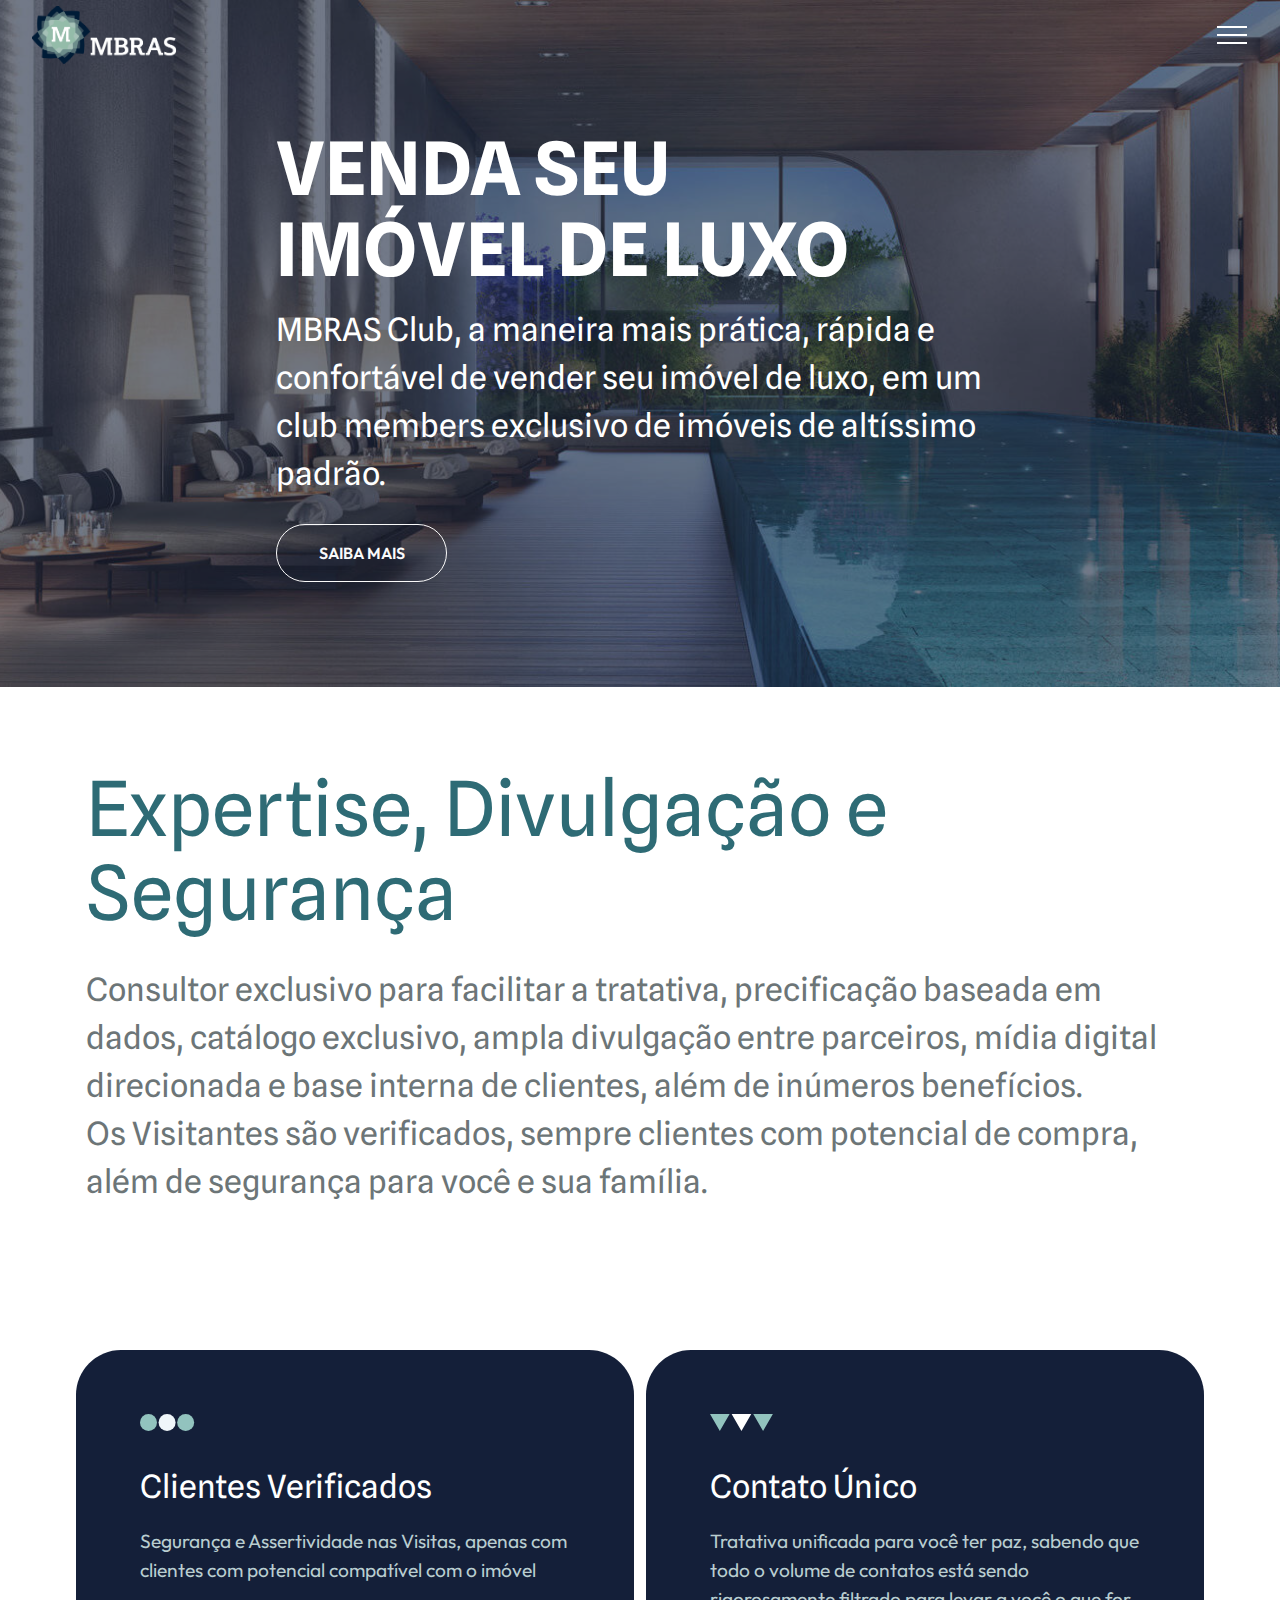
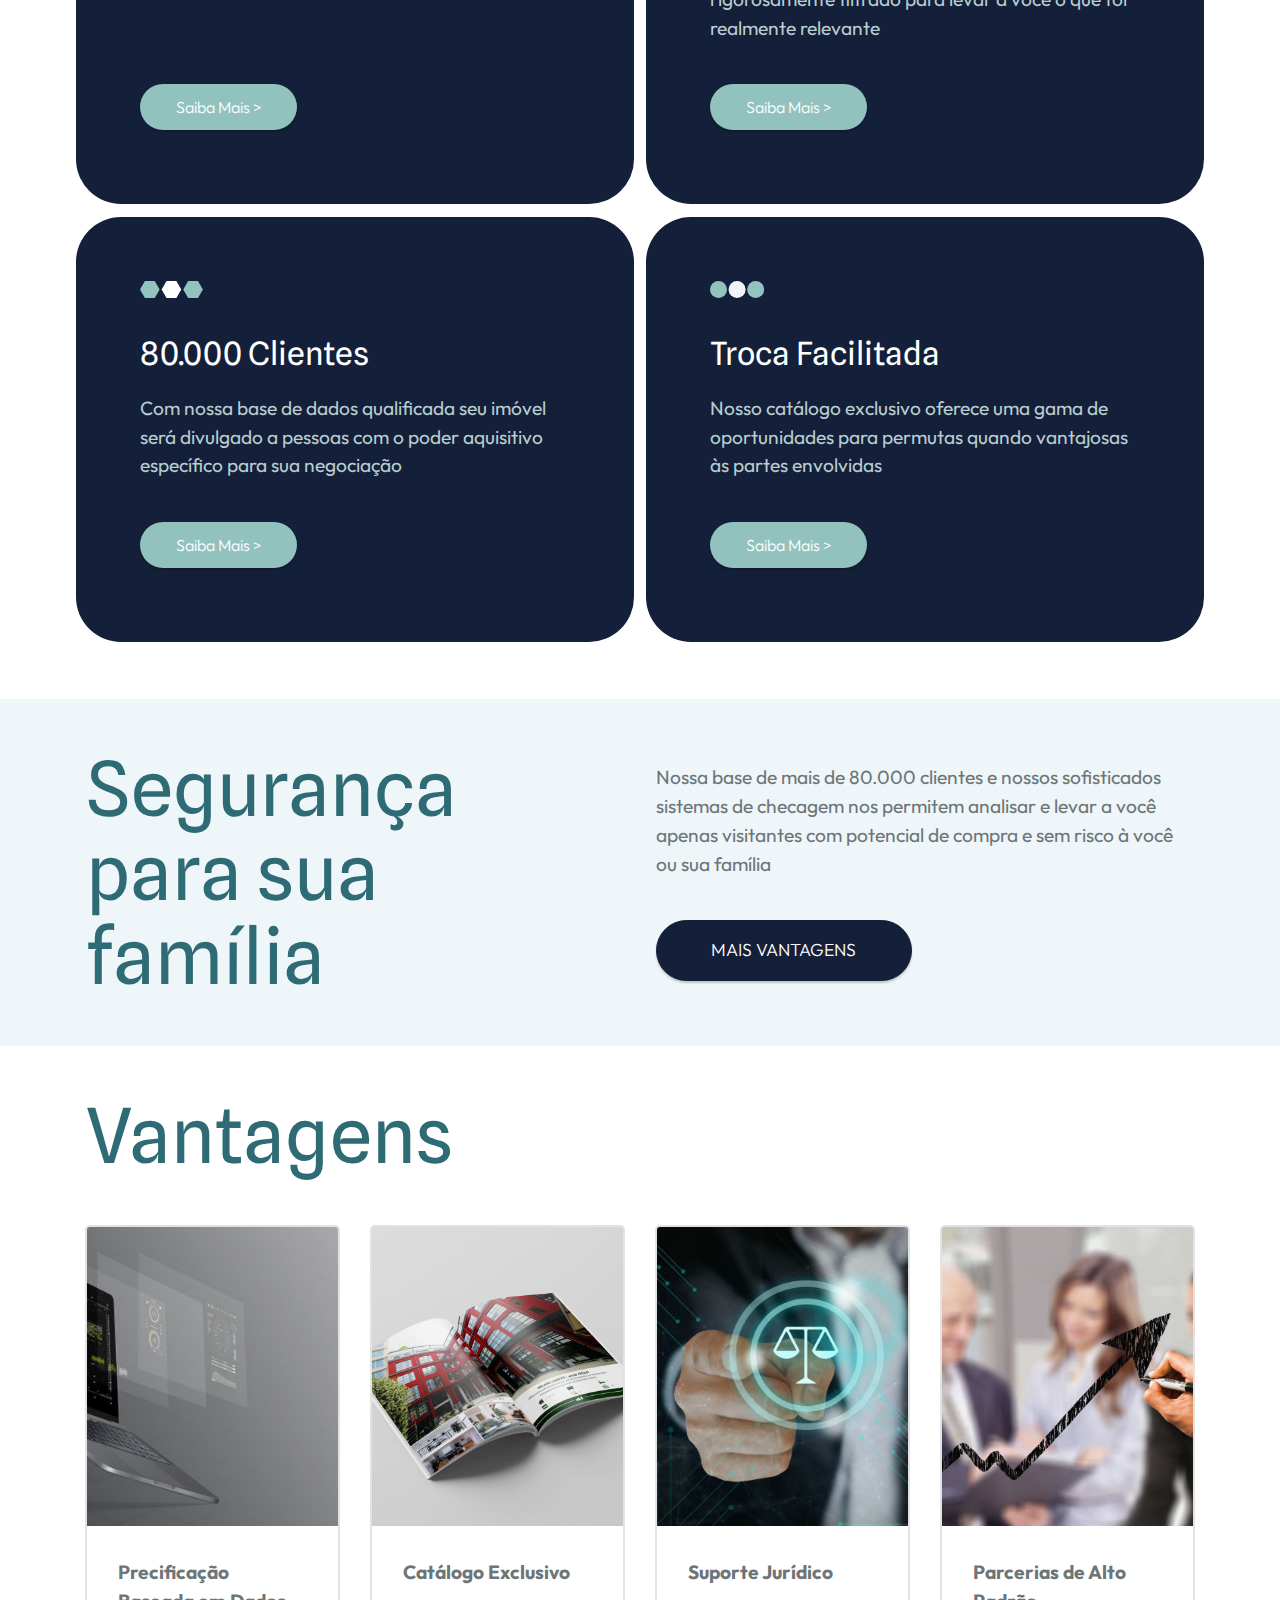
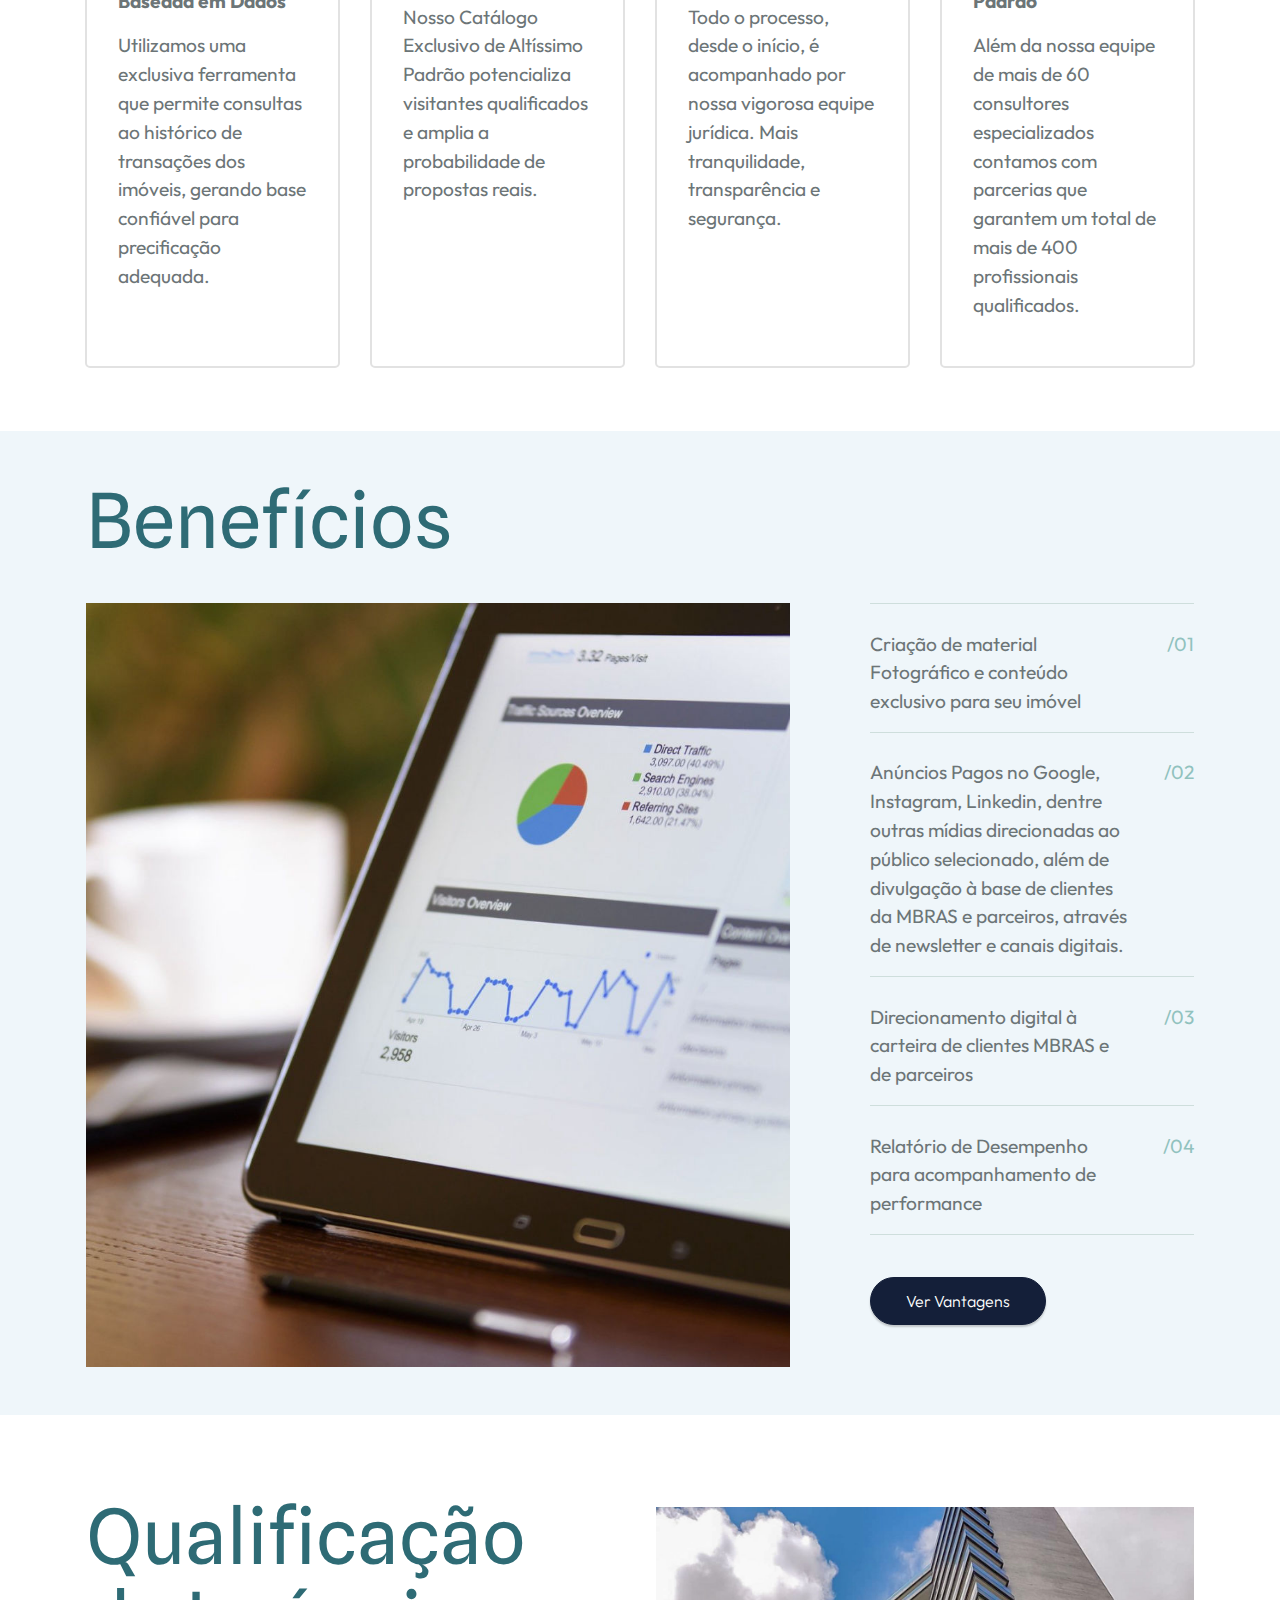
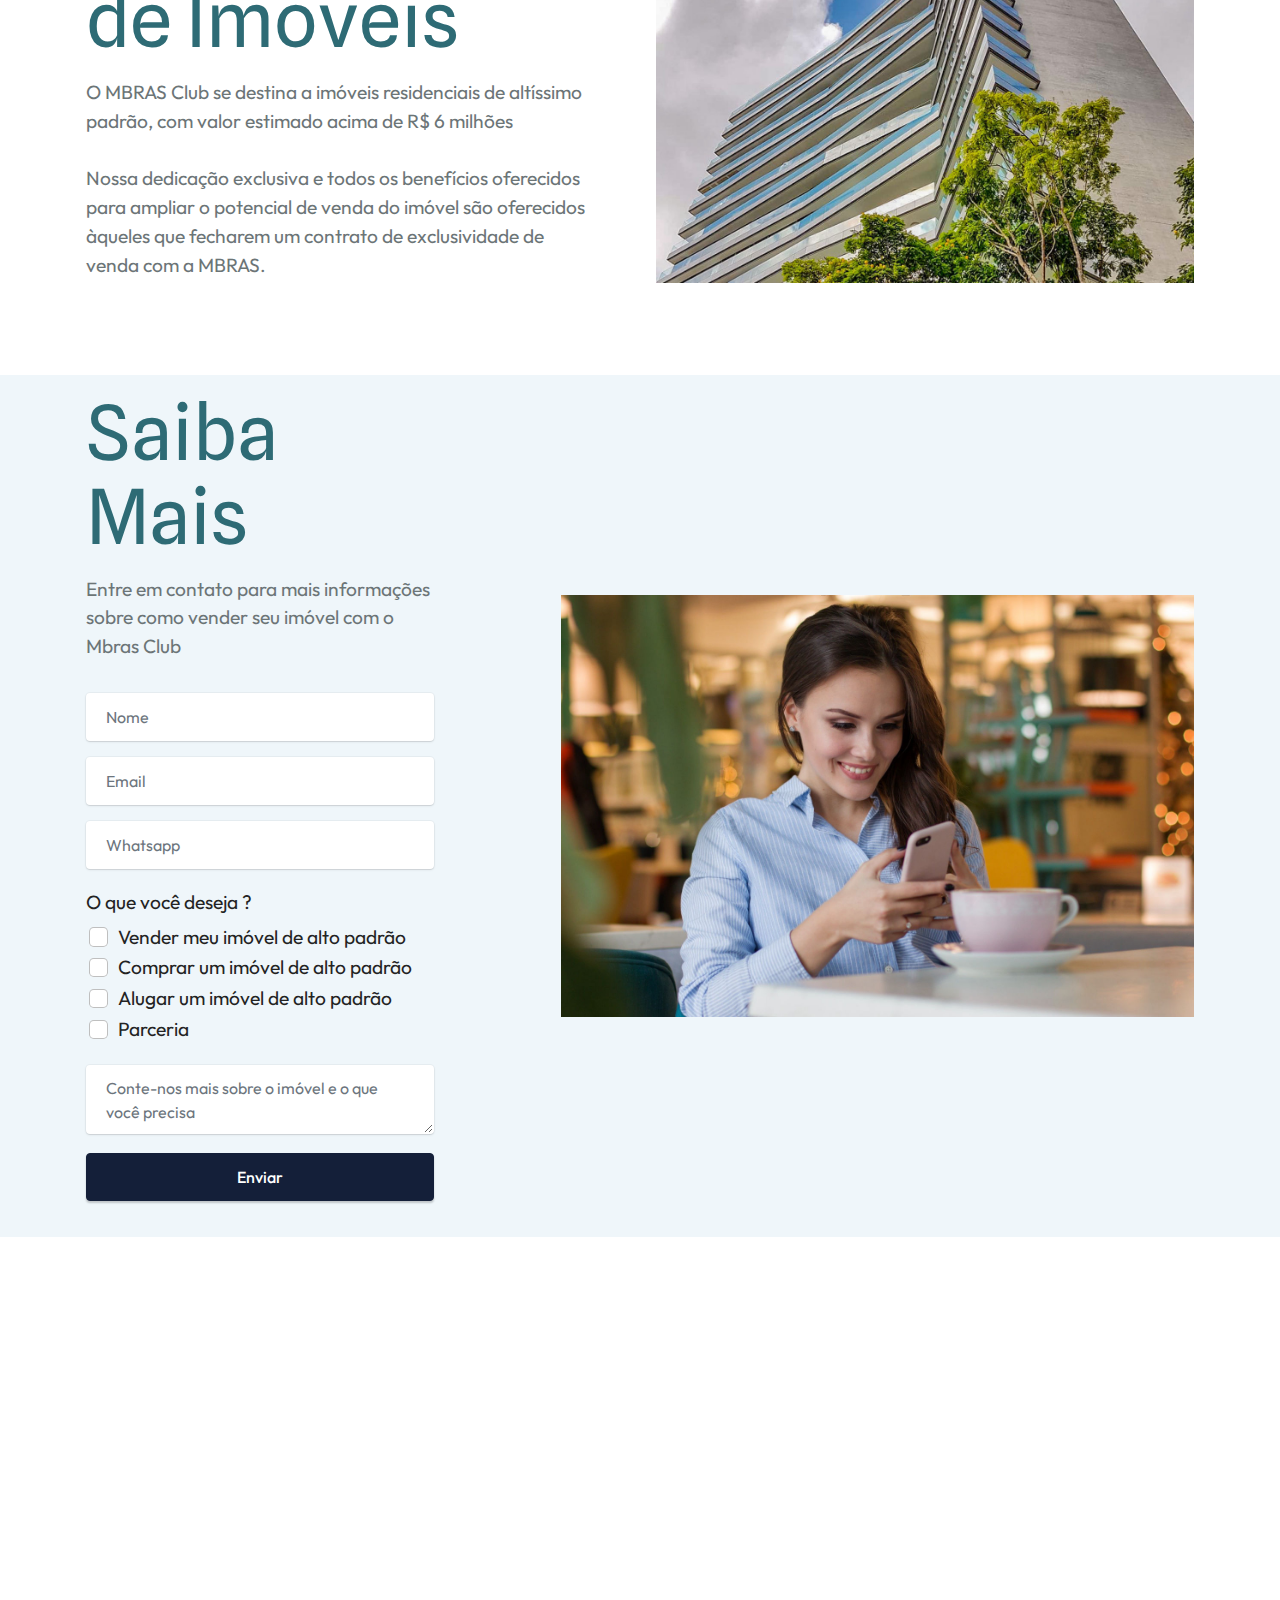
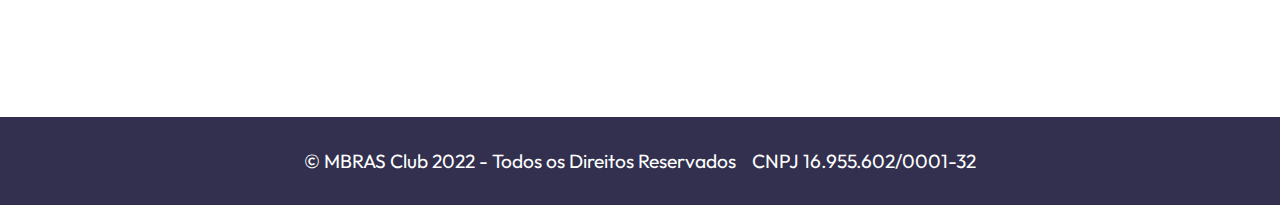
==== commit 2825724b: "Contato Atualizada" ====
--- a/cadastro.html
+++ b/cadastro.html
@@ -1,10 +1,10 @@
 <!DOCTYPE html>
-<html  >
+<html  lang="pt-BR">
 <head>
-  
+  <!-- Site made with Mobirise Website Builder v5.6.5, https://mobirise.com -->
   <meta charset="UTF-8">
   <meta http-equiv="X-UA-Compatible" content="IE=edge">
-  
+  <meta name="generator" content="Mobirise v5.6.5, mobirise.com">
   <meta name="twitter:card" content="summary_large_image"/>
   <meta name="twitter:image:src" content="">
   <meta property="og:image" content="">
@@ -22,6 +22,7 @@
   <link rel="stylesheet" href="assets/dropdown/css/style.css">
   <link rel="stylesheet" href="assets/socicon/css/styles.css">
   <link rel="stylesheet" href="assets/theme/css/style.css">
+  <link rel="stylesheet" href="assets/recaptcha.css">
   <link rel="preload" href="https://fonts.googleapis.com/css?family=Spline+Sans:300,400,500,600,700&display=swap" as="style" onload="this.onload=null;this.rel='stylesheet'">
   <noscript><link rel="stylesheet" href="https://fonts.googleapis.com/css?family=Spline+Sans:300,400,500,600,700&display=swap"></noscript>
   <link rel="preload" href="https://fonts.googleapis.com/css?family=Outfit:100,200,300,400,500,600,700,800,900&display=swap" as="style" onload="this.onload=null;this.rel='stylesheet'">
@@ -29,19 +30,28 @@
   <link rel="preload" as="style" href="assets/mobirise/css/mbr-additional.css"><link rel="stylesheet" href="assets/mobirise/css/mbr-additional.css" type="text/css">
   
   
-  
+  <!-- Google Tag Manager -->
+<script>(function(w,d,s,l,i){w[l]=w[l]||[];w[l].push({'gtm.start':
+new Date().getTime(),event:'gtm.js'});var f=d.getElementsByTagName(s)[0],
+j=d.createElement(s),dl=l!='dataLayer'?'&l='+l:'';j.async=true;j.src=
+'https://www.googletagmanager.com/gtm.js?id='+i+dl;f.parentNode.insertBefore(j,f);
+})(window,document,'script','dataLayer','GTM-W5NWWRK');</script>
+<!-- End Google Tag Manager -->
   
 </head>
 <body>
-  
+  <!-- Google Tag Manager (noscript) -->
+<noscript><iframe src="https://www.googletagmanager.com/ns.html?id=GTM-W5NWWRK"
+height="0" width="0" style="display:none;visibility:hidden"></iframe></noscript>
+<!-- End Google Tag Manager (noscript) -->
   <section data-bs-version="5.1" class="menu menu1 cid-t1v1CwpJS1" once="menu" id="menu1-j">
     
     <nav class="navbar navbar-dropdown collapsed">
         <div class="container-fluid">
             <div class="navbar-brand">
                 <span class="navbar-logo">
-                    <a href="#">
-                        <img src="assets/images/mbras-horizontal-b-1.png" alt="" style="height: 3.6rem;">
+                    <a href="https://mobiri.se">
+                        <img src="assets/images/mbras-horizontal-b-1.png" alt="Mobirise" style="height: 3.6rem;">
                     </a>
                 </span>
                 
@@ -77,7 +87,7 @@
                 <h1 class="mbr-section-title mbr-fonts-style mb-3 display-1"><strong>VENDA SEU</strong><br><strong>IMÓVEL DE LUXO</strong></h1>
                 
                 <p class="mbr-text mbr-fonts-style display-5">MBRAS Club, a maneira mais prática, rápida e confortável de vender seu imóvel de luxo, em um club members exclusivo de imóveis de altíssimo padrão.</p>
-                <div class="mbr-section-btn mt-3"><a class="btn btn-lg btn-white-outline display-4" href="#">SAIBA MAIS</a></div>
+                <div class="mbr-section-btn mt-3"><a class="btn btn-lg btn-white-outline display-4" href="https://mobiri.se">SAIBA MAIS</a></div>
             </div>
         </div>
     </div>
@@ -338,6 +348,75 @@
     </div>
 </section>
 
+<section data-bs-version="5.1" class="form4 cid-t1v2hmxk0L" id="form4-v">
+    
+
+    
+
+    <div class="container">
+        <div class="row content-wrapper justify-content-center">
+            <div class="col-lg-4 mbr-form" data-form-type="formoid">
+<!--Formbuilder Form-->
+<form action="https://mobirise.eu/" method="POST" class="mbr-form form-with-styler" data-form-title="Form Name"><input type="hidden" name="email" data-form-email="true" value="szoLVpyuMnqwIlVK8tlxoiWM1LPkx1+0dy4rdosEi3ed5x/KTUt/MLjTjbeIKwbsL4usO+smjwZAVVqqnTav+NlzhP2fa8qGKnJmje9j8ks0g3CLo1wjoe4nUDHGAVSv.uf/15rkvZm4noldsgkHU1/vRXflGEWYsvh00Wj8H9b0nXLBaVCfIxJB7NUtsoIOftSJlsg+gzLj4/e54N5nqCM2R+oOhNtIOOpKU/BGA3wF72j/HFtUQles5O00GjlCF">
+<div class="row">
+<div hidden="hidden" data-form-alert="" class="alert alert-success col-12">Agradecemos o interesse no MBRAS Club</div>
+<div hidden="hidden" data-form-alert-danger="" class="alert alert-danger col-12"> Oops...! some problem! </div>
+</div>
+<div class="dragArea row">
+<div class="col-lg-12 col-md-12 col-sm-12">
+<h1 class="mbr-section-title mb-3 display-2">Saiba Mais</h1>
+</div>
+<div class="col-lg-12 col-md-12 col-sm-12">
+<p class="mbr-text mbr-fonts-style mb-4 display-7"> Entre em contato para mais informações sobre como vender seu imóvel com o Mbras Club</p>
+</div>
+<div data-for="name" class="col-lg-12 col-md col-12 form-group mb-3">
+<input type="text" name="name" placeholder="Nome" data-form-field="name" class="form-control display-7" required="required" value="" id="name-form4-v">
+</div>
+<div data-for="email" class="col-lg-12 col-md col-12 form-group mb-3">
+<input type="email" name="email" placeholder="Email" data-form-field="email" class="form-control display-7" required="required" value="" id="email-form4-v">
+</div>
+<div class="col-lg-12 col-md-12 col-sm-12 form-group" data-for="number" style="">
+<input type="number" name="number" placeholder="Whatsapp" data-form-field="number" class="form-control display-7" max="100" min="0" step="1" required="required" value="" id="number-form4-v">
+</div>
+<div class="col-lg-12 col-md-12 col-sm-12 form-group">
+<div class="form-control-label">
+<label for="checkbox" class="mbr-fonts-style display-7">O que você deseja ?</label>
+</div>
+<div data-for="Vender meu imóvel de alto padrão" class="form-check ms-2">
+<input type="checkbox" value="Yes" name="Vender meu imóvel de alto padrão" data-form-field="Vender meu imóvel de alto padrão" class="form-check-input display-7" id="Vender meu imóvel de alto padrão-form4-v">
+<label for="Vender meu imóvel de alto padrão-form4-v" class="form-check-label display-7">Vender meu imóvel de alto padrão</label>
+</div>
+<div data-for="Comprar um imóvel de alto padrão" class="form-check ms-2">
+<input type="checkbox" value="Yes" name="Comprar um imóvel de alto padrão" data-form-field="Comprar um imóvel de alto padrão" class="form-check-input display-7" id="Comprar um imóvel de alto padrão-form4-v">
+<label for="Comprar um imóvel de alto padrão-form4-v" class="form-check-label display-7">Comprar um imóvel de alto padrão</label>
+</div>
+<div data-for="Alugar um imóvel de alto padrão" class="form-check ms-2">
+<input type="checkbox" value="Yes" name="Alugar um imóvel de alto padrão" data-form-field="Alugar um imóvel de alto padrão" class="form-check-input display-7" id="Alugar um imóvel de alto padrão-form4-v">
+<label for="Alugar um imóvel de alto padrão-form4-v" class="form-check-label display-7">Alugar um imóvel de alto padrão</label>
+</div>
+<div data-for="Parceria" class="form-check ms-2">
+<input type="checkbox" value="Yes" name="Parceria" data-form-field="Parceria" class="form-check-input display-7" id="Parceria-form4-v">
+<label for="Parceria-form4-v" class="form-check-label display-7">Parceria</label>
+</div>
+</div>
+<div class="col-lg-12 col-md-12 col-sm-12 form-group" data-for="textarea">
+<textarea name="textarea" placeholder="Conte-nos mais sobre o imóvel e o que você precisa" data-form-field="textarea" class="form-control display-7" id="textarea-form4-v"></textarea>
+</div>
+<div class="col-12 col-md-auto mbr-section-btn">
+<button type="submit" class="w-100 btn btn-primary display-4">Enviar</button>
+</div>
+</div>
+</form><!--Formbuilder Form-->
+</div>
+            <div class="col-lg-7 offset-lg-1 col-12">
+                <div class="image-wrapper">
+                    <img class="w-100" src="assets/images/mbr-1476x984.jpg" alt="Contato">
+                </div>
+            </div>
+        </div>
+    </div>
+</section>
+
 <section data-bs-version="5.1" class="map1 cid-t1v1CJDmGy" id="map1-r">
     
     
@@ -369,6 +448,7 @@
   <script src="assets/ytplayer/index.js"></script>
   <script src="assets/dropdown/js/navbar-dropdown.js"></script>
   <script src="assets/theme/js/script.js"></script>
+  <script src="assets/formoid.min.js"></script>
   
   
   
--- a/assets/theme/css/style.css
+++ b/assets/theme/css/style.css
@@ -959,3 +959,11 @@
         left: -100% !important;
     }
 }
+.engine {
+	position: absolute;
+	text-indent: -2400px;
+	text-align: center;
+	padding: 0;
+	top: 0;
+	left: -2400px;
+}--- a/assets/recaptcha.css
+++ b/assets/recaptcha.css
@@ -0,0 +1,3 @@
+.grecaptcha-badge{
+	visibility: collapse !important;  
+}--- a/assets/mobirise/css/mbr-additional.css
+++ b/assets/mobirise/css/mbr-additional.css
@@ -2011,6 +2011,47 @@
 .cid-t1v1CIbjif .mbr-description {
   color: #6c7577;
 }
+.cid-t1v2hmxk0L {
+  padding-top: 1rem;
+  padding-bottom: 1rem;
+  background-color: #eff6fa;
+}
+.cid-t1v2hmxk0L .mbr-text,
+.cid-t1v2hmxk0L .mbr-section-btn {
+  color: #232323;
+}
+.cid-t1v2hmxk0L a.btn {
+  height: 100%;
+  margin: 0;
+}
+.cid-t1v2hmxk0L .mbr-section-btn {
+  display: flex;
+  margin-bottom: 1.2rem;
+  width: 100%;
+}
+.cid-t1v2hmxk0L .mbr-section-btn .btn {
+  width: 100%;
+}
+@media (max-width: 991px) {
+  .cid-t1v2hmxk0L .image-wrapper {
+    margin-bottom: 2rem;
+  }
+  .cid-t1v2hmxk0L .content-wrapper {
+    flex-direction: column-reverse;
+  }
+}
+.cid-t1v2hmxk0L .justify-content-center {
+  align-items: center;
+}
+.cid-t1v2hmxk0L .mbr-section-title {
+  color: #2e6b75;
+}
+.cid-t1v2hmxk0L .mbr-text {
+  color: #6c7577;
+}
+.cid-t1v2hmxk0L .btn {
+  font-weight: 500;
+}
 .cid-t1v1CJDmGy {
   padding-top: 0rem;
   padding-bottom: 0rem;
--- a/assets/mobirise/css/mbr-additional.css
+++ b/assets/mobirise/css/mbr-additional.css
@@ -2011,6 +2011,47 @@
 .cid-t1v1CIbjif .mbr-description {
   color: #6c7577;
 }
+.cid-t1v2hmxk0L {
+  padding-top: 1rem;
+  padding-bottom: 1rem;
+  background-color: #eff6fa;
+}
+.cid-t1v2hmxk0L .mbr-text,
+.cid-t1v2hmxk0L .mbr-section-btn {
+  color: #232323;
+}
+.cid-t1v2hmxk0L a.btn {
+  height: 100%;
+  margin: 0;
+}
+.cid-t1v2hmxk0L .mbr-section-btn {
+  display: flex;
+  margin-bottom: 1.2rem;
+  width: 100%;
+}
+.cid-t1v2hmxk0L .mbr-section-btn .btn {
+  width: 100%;
+}
+@media (max-width: 991px) {
+  .cid-t1v2hmxk0L .image-wrapper {
+    margin-bottom: 2rem;
+  }
+  .cid-t1v2hmxk0L .content-wrapper {
+    flex-direction: column-reverse;
+  }
+}
+.cid-t1v2hmxk0L .justify-content-center {
+  align-items: center;
+}
+.cid-t1v2hmxk0L .mbr-section-title {
+  color: #2e6b75;
+}
+.cid-t1v2hmxk0L .mbr-text {
+  color: #6c7577;
+}
+.cid-t1v2hmxk0L .btn {
+  font-weight: 500;
+}
 .cid-t1v1CJDmGy {
   padding-top: 0rem;
   padding-bottom: 0rem;
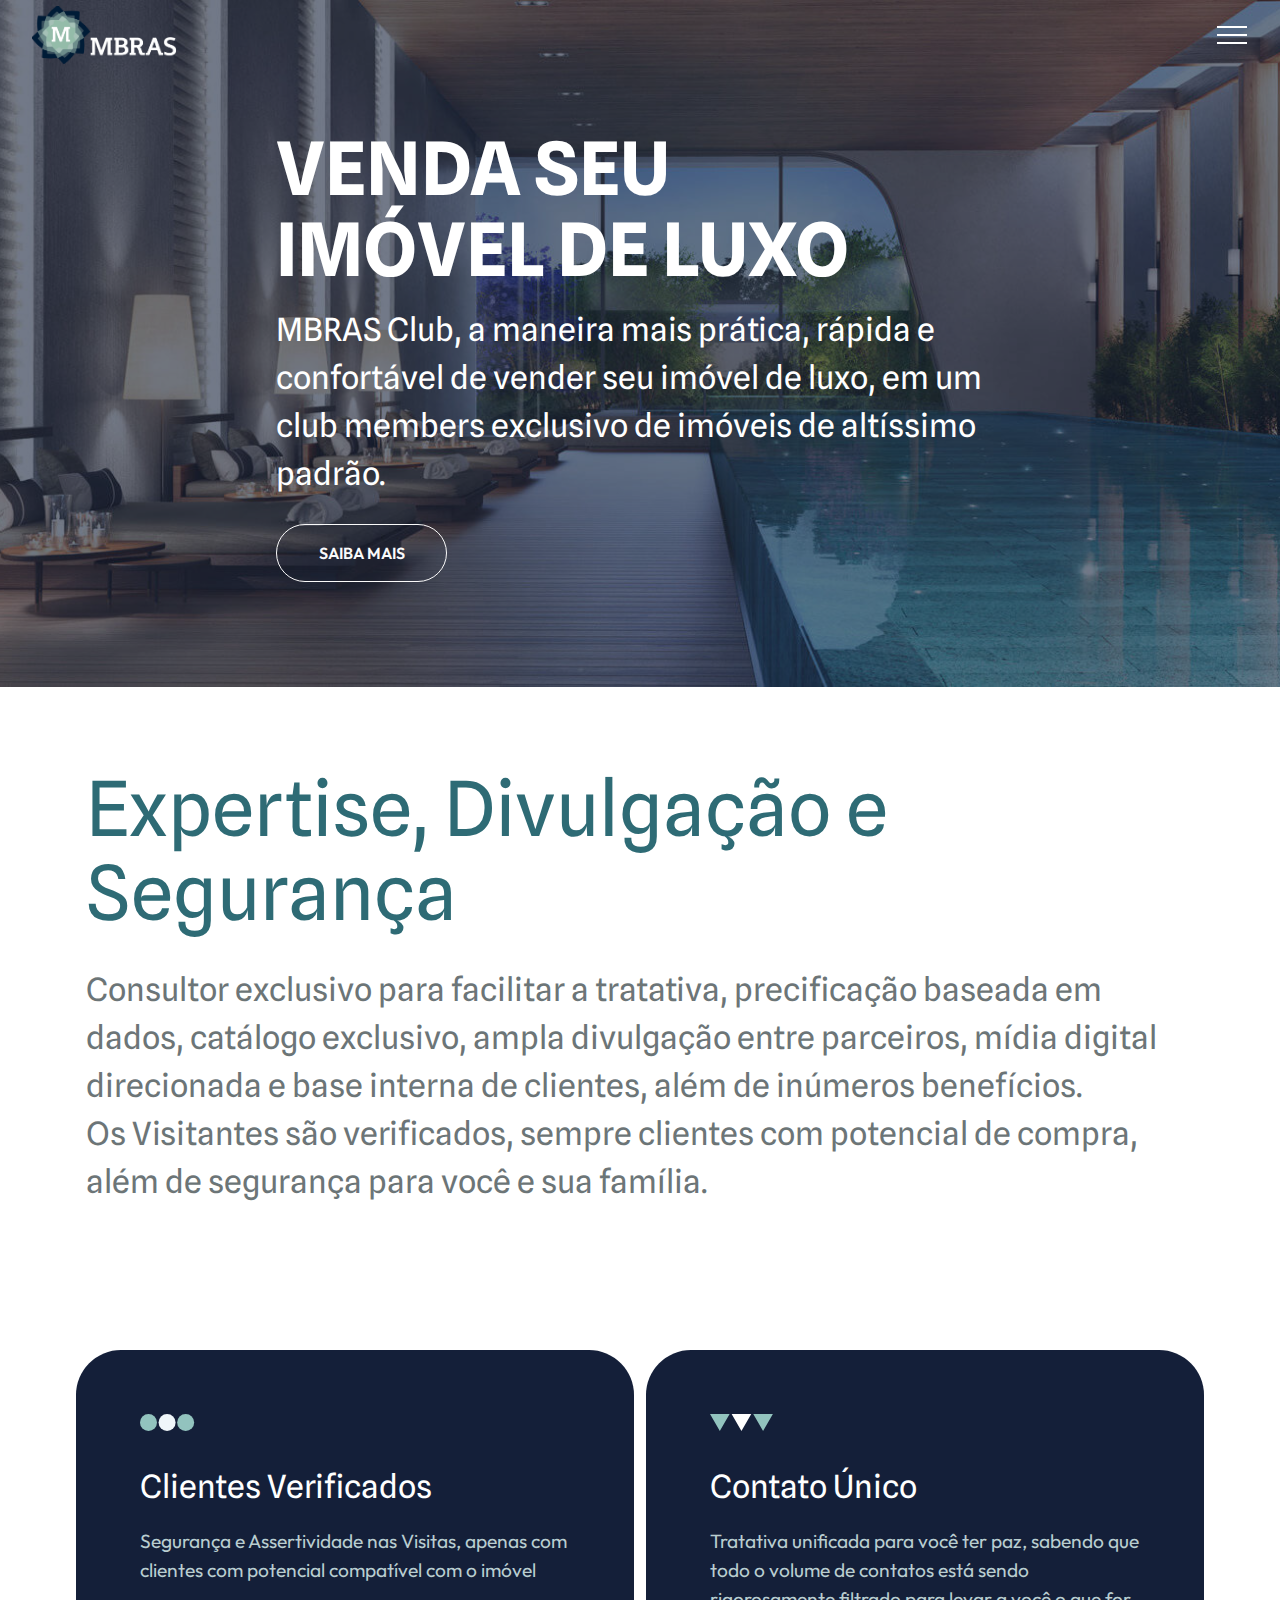
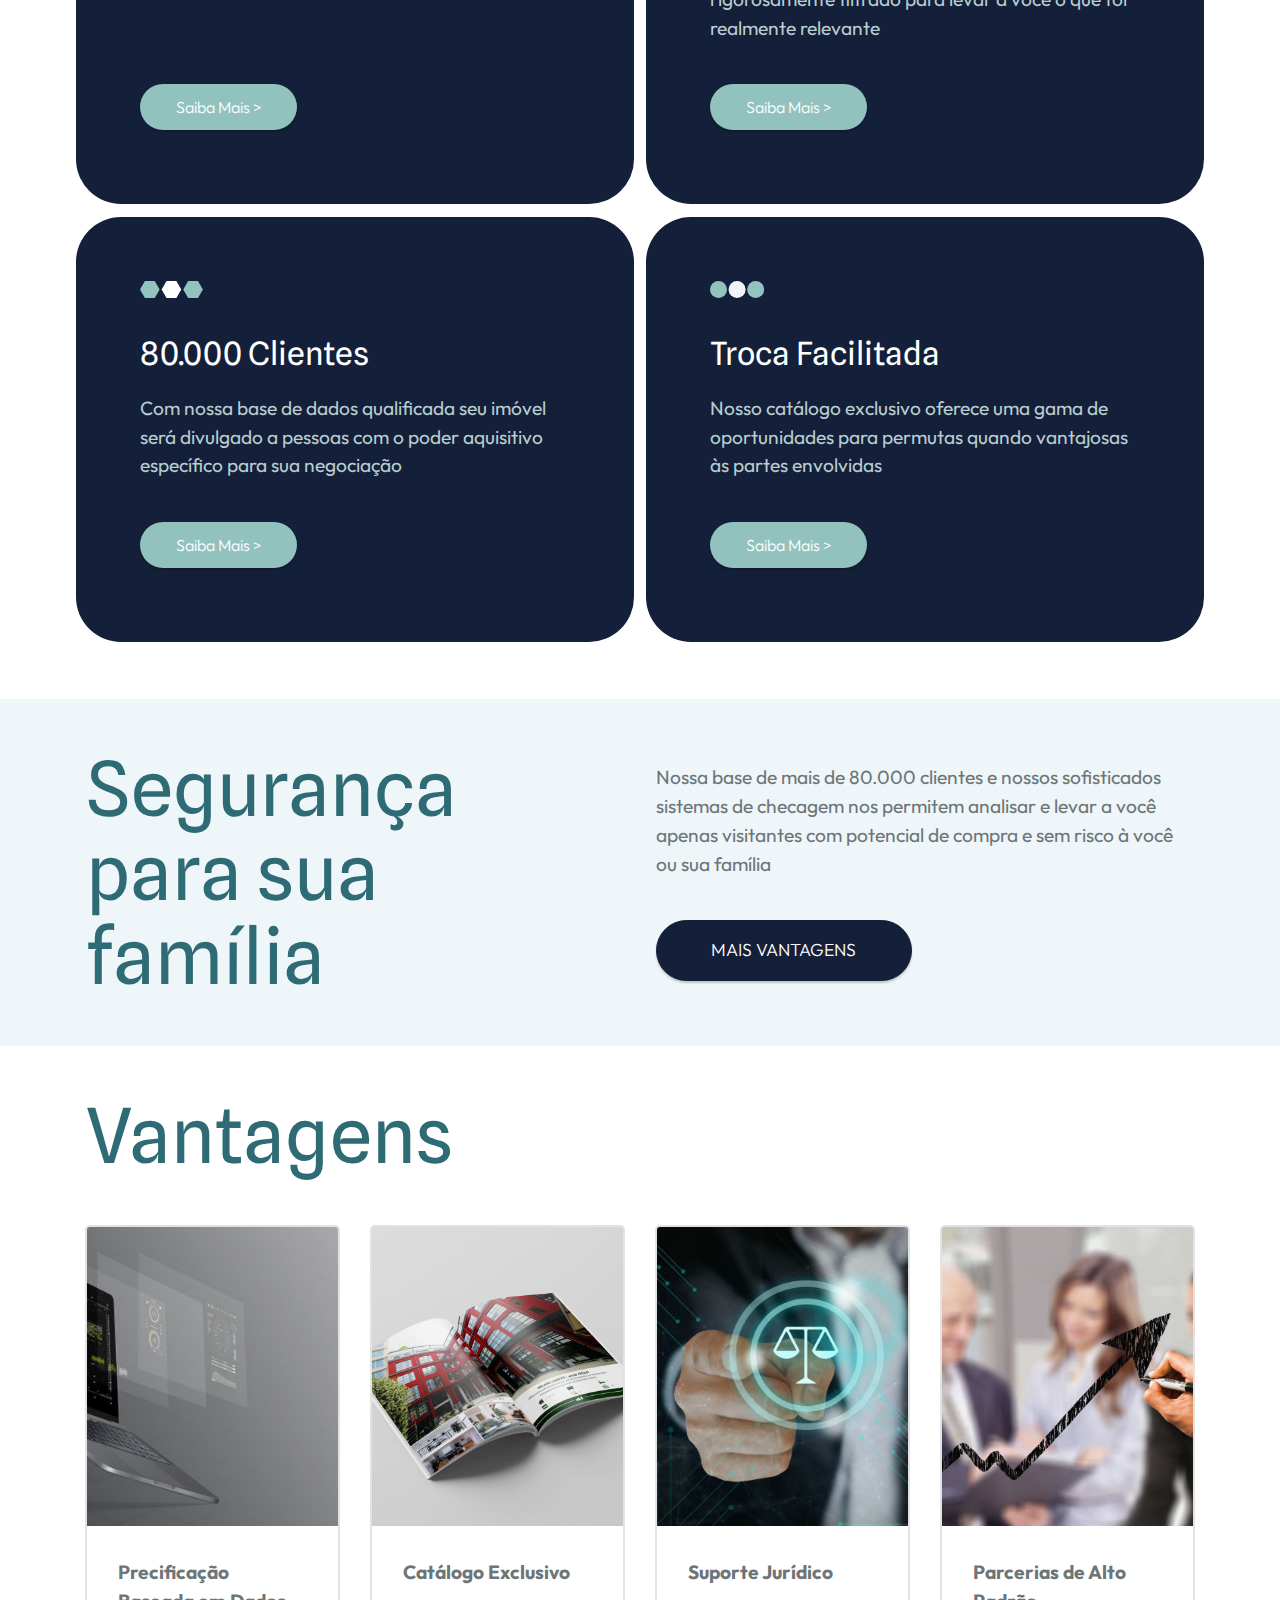
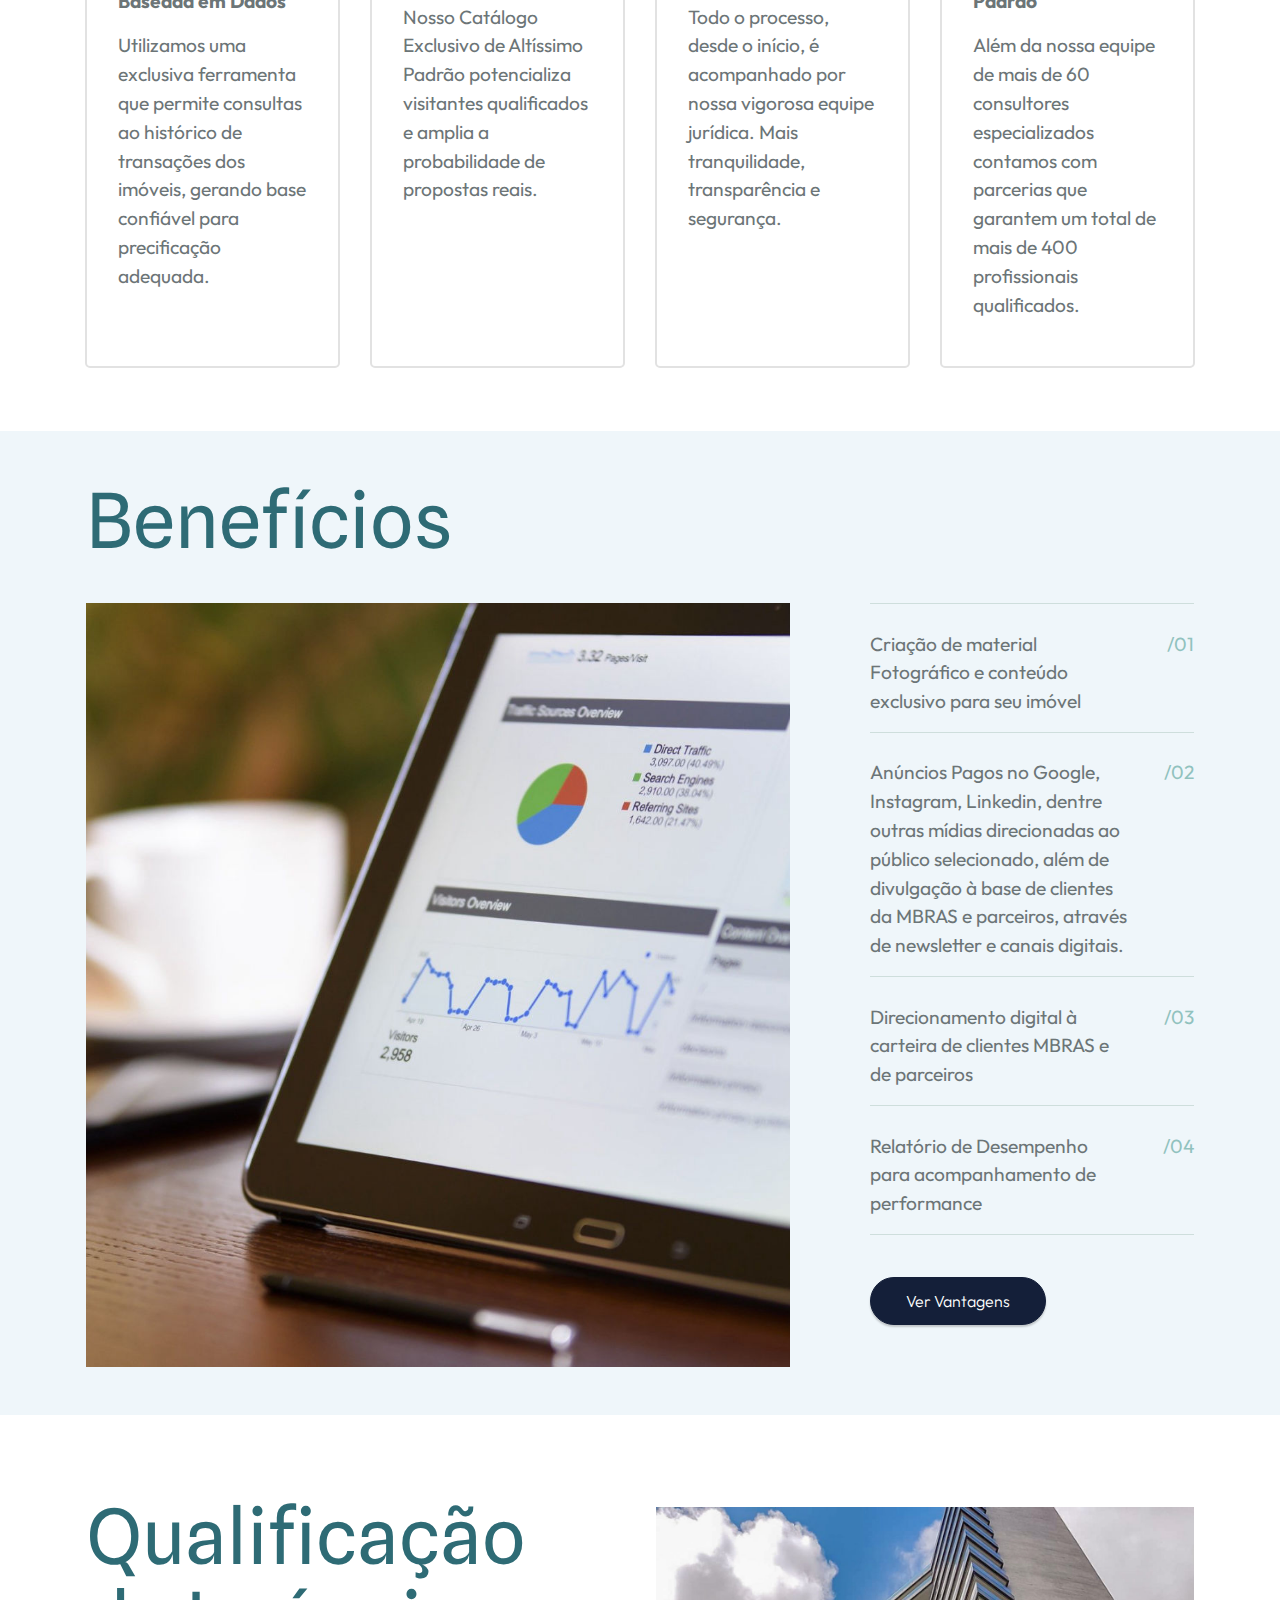
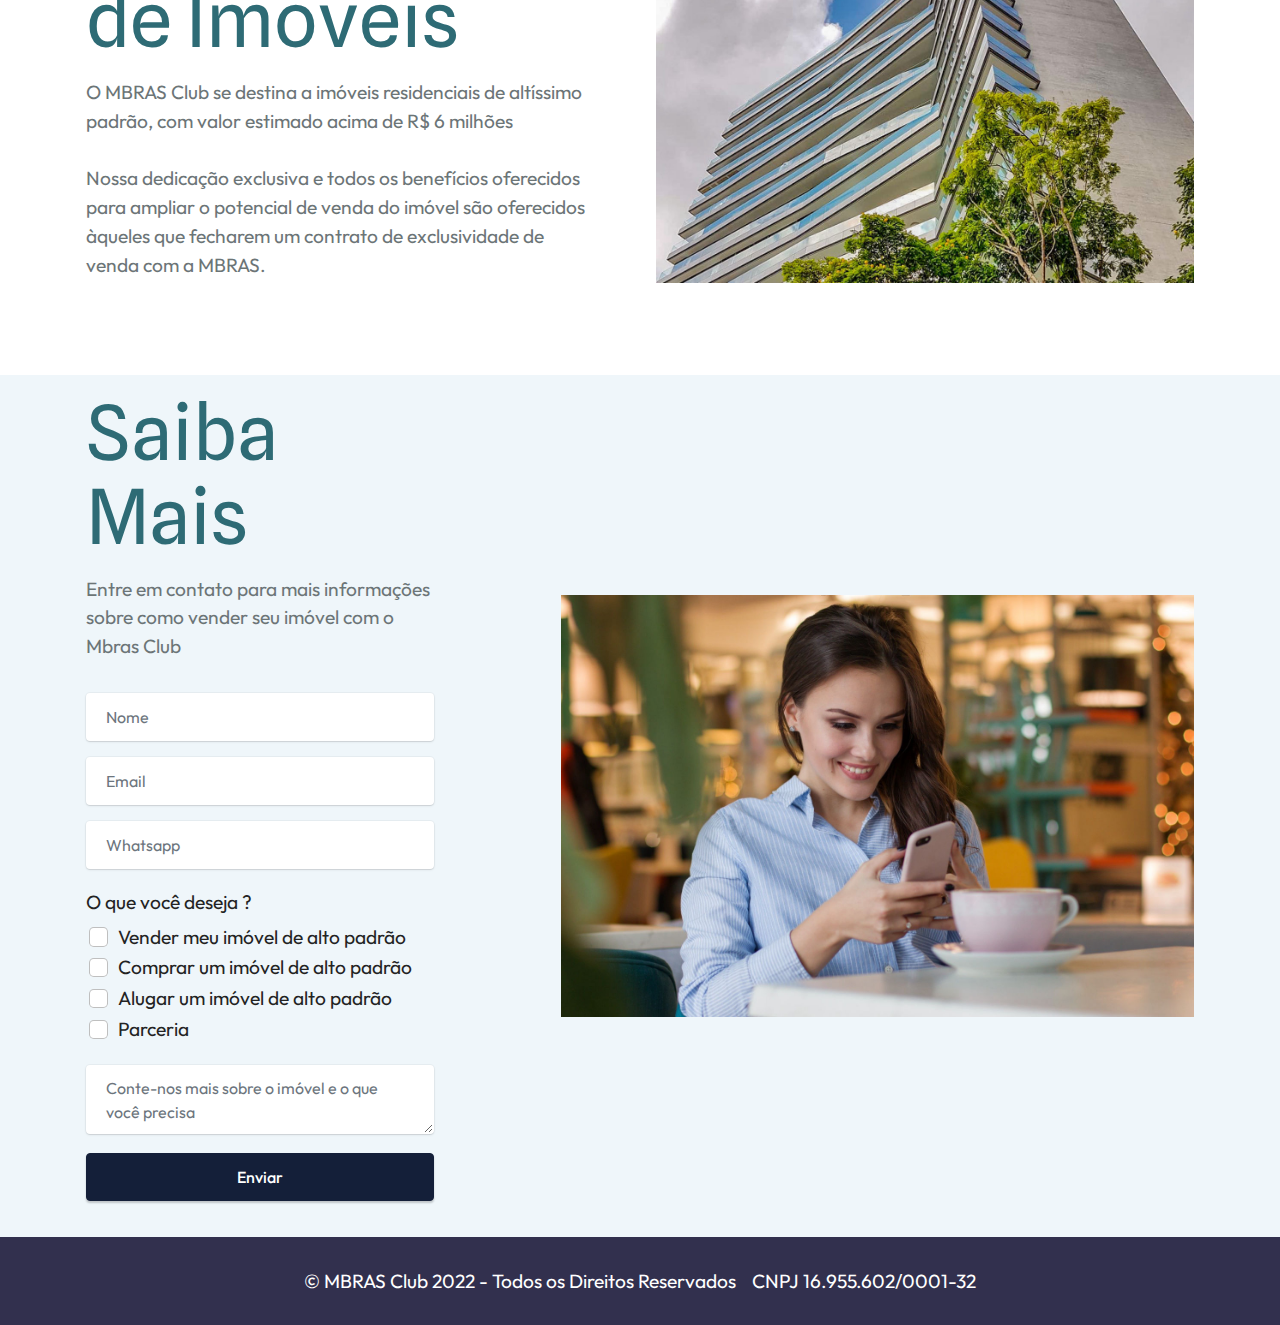
==== commit de6d6ab4: "Mapa removido de contato" ====
--- a/cadastro.html
+++ b/cadastro.html
@@ -357,7 +357,7 @@
         <div class="row content-wrapper justify-content-center">
             <div class="col-lg-4 mbr-form" data-form-type="formoid">
 <!--Formbuilder Form-->
-<form action="https://mobirise.eu/" method="POST" class="mbr-form form-with-styler" data-form-title="Form Name"><input type="hidden" name="email" data-form-email="true" value="szoLVpyuMnqwIlVK8tlxoiWM1LPkx1+0dy4rdosEi3ed5x/KTUt/MLjTjbeIKwbsL4usO+smjwZAVVqqnTav+NlzhP2fa8qGKnJmje9j8ks0g3CLo1wjoe4nUDHGAVSv.uf/15rkvZm4noldsgkHU1/vRXflGEWYsvh00Wj8H9b0nXLBaVCfIxJB7NUtsoIOftSJlsg+gzLj4/e54N5nqCM2R+oOhNtIOOpKU/BGA3wF72j/HFtUQles5O00GjlCF">
+<form action="https://mobirise.eu/" method="POST" class="mbr-form form-with-styler" data-form-title="Form Name"><input type="hidden" name="email" data-form-email="true" value="gEWu186cV4YkjKi7fUVCq38ex3chm5zIlQrxZ7SqCEINI9jbvQdtPXCqw2tqRvIQgYdqyqEmjmEO79hMlbM/vvwtXtbNwtp8s2fvjM1qVJ1s/KCOEYaL5wOJBL7ycrfu.xzHcKv53RLqSjq9Ujm2LjZ34xvWGDctHK9cGmzUU2btOQrwYuxD/DIHNXLbIyEbv8BQcgkvo212dYf/kp0IIStEmPKV00fGs+tmmTP84hO+F/665rCIcVg1O9gJvnzPR">
 <div class="row">
 <div hidden="hidden" data-form-alert="" class="alert alert-success col-12">Agradecemos o interesse no MBRAS Club</div>
 <div hidden="hidden" data-form-alert-danger="" class="alert alert-danger col-12"> Oops...! some problem! </div>
@@ -375,12 +375,12 @@
 <div data-for="email" class="col-lg-12 col-md col-12 form-group mb-3">
 <input type="email" name="email" placeholder="Email" data-form-field="email" class="form-control display-7" required="required" value="" id="email-form4-v">
 </div>
-<div class="col-lg-12 col-md-12 col-sm-12 form-group" data-for="number" style="">
-<input type="number" name="number" placeholder="Whatsapp" data-form-field="number" class="form-control display-7" max="100" min="0" step="1" required="required" value="" id="number-form4-v">
+<div data-for="text" class="col form-group">
+<input type="text" name="text" placeholder="Whatsapp" data-form-field="text" class="form-control display-7" required="required" value="" id="text-form4-v">
 </div>
 <div class="col-lg-12 col-md-12 col-sm-12 form-group">
 <div class="form-control-label">
-<label for="checkbox" class="mbr-fonts-style display-7">O que você deseja ?</label>
+<label for="Parceria-form4-v" class="mbr-fonts-style display-7">O que você deseja ?</label>
 </div>
 <div data-for="Vender meu imóvel de alto padrão" class="form-check ms-2">
 <input type="checkbox" value="Yes" name="Vender meu imóvel de alto padrão" data-form-field="Vender meu imóvel de alto padrão" class="form-check-input display-7" id="Vender meu imóvel de alto padrão-form4-v">
@@ -403,7 +403,7 @@
 <textarea name="textarea" placeholder="Conte-nos mais sobre o imóvel e o que você precisa" data-form-field="textarea" class="form-control display-7" id="textarea-form4-v"></textarea>
 </div>
 <div class="col-12 col-md-auto mbr-section-btn">
-<button type="submit" class="w-100 btn btn-primary display-4">Enviar</button>
+<button type="submit" class="w-100 w-100 btn btn-primary display-4">Enviar</button>
 </div>
 </div>
 </form><!--Formbuilder Form-->
@@ -414,15 +414,6 @@
                 </div>
             </div>
         </div>
-    </div>
-</section>
-
-<section data-bs-version="5.1" class="map1 cid-t1v1CJDmGy" id="map1-r">
-    
-    
-    <div>
-        
-        <div class="google-map"><iframe frameborder="0" style="border:0" src="https://www.google.com/maps/embed?pb=!1m18!1m12!1m3!1d3656.0714741803076!2d-46.700561284568124!3d-23.601769484662878!2m3!1f0!2f0!3f0!3m2!1i1024!2i768!4f13.1!3m3!1m2!1s0x94ce50dcc7f4358f%3A0xc7b297d77701de4a!2sMBRAS!5e0!3m2!1spt-BR!2sbr!4v1648521562966!5m2!1spt-BR!2sbr" allowfullscreen=""></iframe></div>
     </div>
 </section>
 
--- a/assets/mobirise/css/mbr-additional.css
+++ b/assets/mobirise/css/mbr-additional.css
@@ -2052,39 +2052,6 @@
 .cid-t1v2hmxk0L .btn {
   font-weight: 500;
 }
-.cid-t1v1CJDmGy {
-  padding-top: 0rem;
-  padding-bottom: 0rem;
-  background: #ffffff;
-}
-.cid-t1v1CJDmGy .google-map {
-  height: 30rem;
-  position: relative;
-}
-.cid-t1v1CJDmGy .google-map iframe {
-  height: 100%;
-  width: 100%;
-}
-.cid-t1v1CJDmGy .google-map [data-state-details] {
-  color: #6b6763;
-  height: 1.5em;
-  margin-top: -0.75em;
-  padding-left: 1.25rem;
-  padding-right: 1.25rem;
-  position: absolute;
-  text-align: center;
-  top: 50%;
-  width: 100%;
-}
-.cid-t1v1CJDmGy .google-map[data-state] {
-  background: #e9e5dc;
-}
-.cid-t1v1CJDmGy .google-map[data-state='loading'] [data-state-details] {
-  display: none;
-}
-.cid-t1v1CJDmGy .mbr-section-title {
-  color: #2e6b75;
-}
 .cid-t1v1CKAUGz {
   padding-top: 30px;
   padding-bottom: 30px;
--- a/assets/mobirise/css/mbr-additional.css
+++ b/assets/mobirise/css/mbr-additional.css
@@ -2052,39 +2052,6 @@
 .cid-t1v2hmxk0L .btn {
   font-weight: 500;
 }
-.cid-t1v1CJDmGy {
-  padding-top: 0rem;
-  padding-bottom: 0rem;
-  background: #ffffff;
-}
-.cid-t1v1CJDmGy .google-map {
-  height: 30rem;
-  position: relative;
-}
-.cid-t1v1CJDmGy .google-map iframe {
-  height: 100%;
-  width: 100%;
-}
-.cid-t1v1CJDmGy .google-map [data-state-details] {
-  color: #6b6763;
-  height: 1.5em;
-  margin-top: -0.75em;
-  padding-left: 1.25rem;
-  padding-right: 1.25rem;
-  position: absolute;
-  text-align: center;
-  top: 50%;
-  width: 100%;
-}
-.cid-t1v1CJDmGy .google-map[data-state] {
-  background: #e9e5dc;
-}
-.cid-t1v1CJDmGy .google-map[data-state='loading'] [data-state-details] {
-  display: none;
-}
-.cid-t1v1CJDmGy .mbr-section-title {
-  color: #2e6b75;
-}
 .cid-t1v1CKAUGz {
   padding-top: 30px;
   padding-bottom: 30px;
